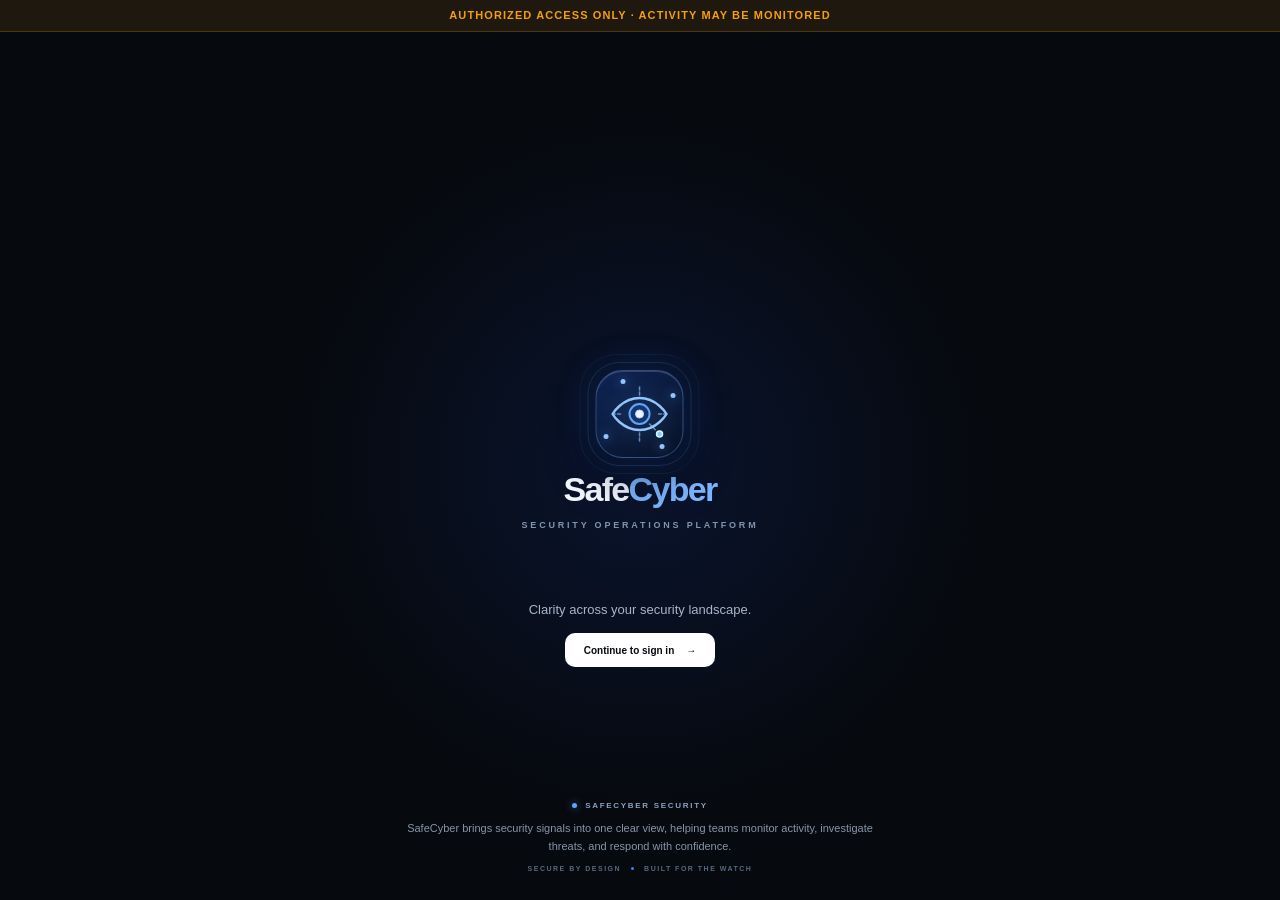
==== index.html @ a5697f1c "V3" ====
<!DOCTYPE html>
<html lang="en">
<head>
    <meta charset="UTF-8">
    <meta name="viewport" content="width=device-width, initial-scale=1">
    <meta name="theme-color" content="#06090e">
    <meta name="description" content="SafeCyber security operations dashboard demo.">
    <title>SafeCyber | Security Operations</title>
    <link rel="stylesheet" href="styles.css">
</head>
<body data-access="admin">
    <div class="app-shell">
        <aside class="sidebar" id="sidebar">
            <a class="brand" href="#dashboard" data-view-link="dashboard" aria-label="SafeCyber dashboard">
                <span class="brand-mark" aria-hidden="true"><svg viewBox="0 0 24 24" focusable="false"><path d="M2.5 12s3.2-6 9.5-6 9.5 6 9.5 6-3.2 6-9.5 6-9.5-6-9.5-6Z"/><circle cx="12" cy="12" r="3.2"/><circle class="brand-eye-pupil" cx="12" cy="12" r="1.15"/><path class="brand-eye-scan" d="M15.2 15.2 18 18"/></svg></span>
                <span class="brand-name">Safe<span>Cyber</span><small>SECURITY OPERATIONS</small></span>
            </a>

            <p class="nav-heading">WORKSPACE</p>
            <nav class="primary-nav" aria-label="Primary navigation">
                <a class="nav-link active" href="#dashboard" data-view-link="dashboard">
                    <span class="nav-icon" aria-hidden="true">◫</span><span>Dashboard</span>
                </a>
                <a class="nav-link" href="#vulnerabilities" data-view-link="vulnerabilities">
                    <span class="nav-icon" aria-hidden="true">⌁</span><span>Vulnerabilities</span><span class="nav-count">8</span>
                </a>
                <a class="nav-link" href="#incidents" data-view-link="incidents">
                    <span class="nav-icon" aria-hidden="true">◉</span><span>Incidents</span><span class="nav-count nav-count-hot">3</span>
                </a>
                <a class="nav-link" href="#authentication-logs" data-view-link="authentication-logs">
                    <span class="nav-icon" aria-hidden="true">◷</span><span>Authentication logs</span>
                </a>
                <a class="nav-link" href="#security-alerts" data-view-link="security-alerts">
                    <span class="nav-icon" aria-hidden="true">⚠</span><span>Security alerts</span>
                </a>
                <a class="nav-link" href="#blocked-ips" data-view-link="blocked-ips">
                    <span class="nav-icon" aria-hidden="true">⊘</span><span>Blocked IPs</span>
                </a>
                <a class="nav-link" href="#operator-profile" data-view-link="operator-profile">
                    <span class="nav-icon" aria-hidden="true">◎</span><span>Operator profile</span>
                </a>
                <a class="nav-link" href="#compliance" data-view-link="compliance">
                    <span class="nav-icon" aria-hidden="true">▤</span><span>Compliance</span>
                </a>
            </nav>

            <p class="nav-heading nav-heading-lower">PREFERENCES</p>
            <nav class="primary-nav" aria-label="Preferences">
                <a class="nav-link" href="#settings" data-view-link="settings">
                    <span class="nav-icon" aria-hidden="true">⚙</span><span>Settings</span>
                </a>
            </nav>

            <div class="sidebar-bottom">
                <div class="sidebar-status">
                    <span class="status-orbit" aria-hidden="true"><span></span></span>
                    <div><strong>Demo environment</strong><small>UTC time: <time data-live-clock>2026-10-20 00:00:00</time></small></div>
                    <span class="live-dot" aria-label="Live"></span>
                </div>
                <a class="profile-card logout-link" href="login.html">
                    <span class="avatar" data-account-initial>A</span>
                    <span class="profile-copy"><strong data-account-name>Admin</strong><small>Administrator · Sign out</small></span>
                    <span class="profile-menu" aria-hidden="true">↪</span>
                </a>
            </div>
        </aside>

        <div class="mobile-scrim" id="mobile-scrim"></div>
        <main class="main-area">
            <header class="topbar">
                <div class="topbar-leading">
                    <button class="mobile-menu" id="mobile-menu" type="button" aria-label="Open navigation" aria-expanded="false">☰</button>
                    <div class="breadcrumbs"><span>Workspace</span><span class="crumb-separator">/</span><strong id="view-breadcrumb">Dashboard</strong></div>
                </div>
                <div class="topbar-actions">
                    <label class="global-search">
                        <span aria-hidden="true">⌕</span>
                        <input id="global-search" type="search" placeholder="Search anything..." aria-label="Search threats and events">
                        <kbd>⌘ K</kbd>
                    </label>
                    <span class="secure-pill"><span class="live-dot"></span><span>Demo mode · local data</span></span>
                    <button class="icon-button notification-button" type="button" aria-label="Notifications">
                        ♧<span class="notification-dot"></span>
                    </button>
                    <div class="topbar-avatar" data-account-initial aria-label="Signed-in user">A</div>
                </div>
            </header>

            <div class="content-wrap">
                <section class="view-panel active" id="view-dashboard" data-view="dashboard">
                    <div class="page-heading">
                        <div>
                            <div class="eyebrow"><span class="eyebrow-mark"></span> <time data-live-clock>2026-10-20 00:00:00</time> UTC <span class="eyebrow-divider">/</span> LIVE OVERVIEW</div>
                            <h1>Security <span>at a glance.</span></h1>
                            <p class="page-description">A clear view of your security posture and what needs attention.</p>
                        </div>
                        <button class="button button-quiet" id="refresh-button" type="button"><span aria-hidden="true">↻</span> Refresh data</button>
                    </div>

                    <section class="kpi-grid" aria-label="Security summary">
                        <article class="kpi-card kpi-threats">
                            <div class="kpi-top"><span class="kpi-label">Active threats</span><span class="kpi-icon icon-orange">⌁</span></div>
                            <div class="kpi-value-row"><strong class="kpi-value" id="active-threats">12</strong><span class="delta delta-up">↑ <span id="threat-change">2</span> today</span></div>
                            <div class="sparkline sparkline-orange" aria-label="Threat activity trending upward"><svg viewBox="0 0 180 38" role="img" aria-hidden="true"><path class="spark-fill" d="M0 30 L18 25 L35 28 L54 14 L72 21 L90 17 L109 23 L127 8 L145 15 L163 5 L180 10 L180 38 L0 38 Z"></path><path class="spark-line" d="M0 30 L18 25 L35 28 L54 14 L72 21 L90 17 L109 23 L127 8 L145 15 L163 5 L180 10"></path></svg><span>LIVE</span></div>
                        </article>
                        <article class="kpi-card">
                            <div class="kpi-top"><span class="kpi-label">Vulnerabilities patched</span><span class="kpi-icon icon-blue">✓</span></div>
                            <div class="kpi-value-row"><strong class="kpi-value">248</strong><span class="delta delta-good">↑ 12.4%</span></div>
                            <div class="kpi-foot"><span class="progress-track"><span class="progress-blue" style="width:72%"></span></span><span>72% this quarter</span></div>
                        </article>
                        <article class="kpi-card">
                            <div class="kpi-top"><span class="kpi-label">Compliance score</span><span class="kpi-icon icon-green">◈</span></div>
                            <div class="kpi-value-row"><strong class="kpi-value">94<span class="value-suffix">%</span></strong><span class="delta delta-good">↑ 3.2%</span></div>
                            <div class="kpi-foot"><span class="progress-track"><span class="progress-green" style="width:94%"></span></span><span>Strong posture</span></div>
                        </article>
                        <article class="kpi-card">
                            <div class="kpi-top"><span class="kpi-label">System health</span><span class="kpi-icon icon-green">⌁</span></div>
                            <div class="kpi-value-row"><strong class="kpi-value">99.8<span class="value-suffix">%</span></strong><span class="health-indicator"><span class="live-dot"></span>Optimal</span></div>
                            <div class="kpi-foot health-foot"><span>Across all monitored endpoints</span></div>
                        </article>
                    </section>

                    <section class="dashboard-grid">
                        <article class="panel threats-panel" id="threats-panel">
                            <div class="panel-heading">
                                <div><div class="panel-title-row"><span class="section-mark"></span><h2>Security &amp; vulnerability tracking</h2></div><p>Prioritize, investigate, and resolve security findings.</p></div>
                                <button class="icon-button panel-menu" type="button" aria-label="More threat table options">···</button>
                            </div>
                            <div class="threat-toolbar">
                                <div class="filter-tabs" role="tablist" aria-label="Filter threats">
                                    <button class="filter-tab active" type="button" role="tab" aria-selected="true" data-filter="all">All threats <span class="tab-count" id="all-count">6</span></button>
                                    <button class="filter-tab" type="button" role="tab" aria-selected="false" data-filter="open">Open <span class="tab-count" id="open-count">4</span></button>
                                    <button class="filter-tab" type="button" role="tab" aria-selected="false" data-filter="resolved">Resolved <span class="tab-count" id="resolved-count">2</span></button>
                                </div>
                                <button class="filter-icon" id="severity-filter" type="button" aria-label="Show critical and high severity threats">☷ <span>Priority</span></button>
                            </div>
                            <div class="table-scroll">
                                <table class="threat-table">
                                    <thead><tr><th scope="col">THREAT / VULNERABILITY</th><th scope="col">ASSET</th><th scope="col">SEVERITY</th><th scope="col">STATUS</th><th scope="col">DETECTED</th><th scope="col"><span class="sr-only">Action</span></th></tr></thead>
                                    <tbody id="threat-rows">
                                        <tr data-status="open" data-severity="critical" data-searchable><td><div class="threat-name"><span class="severity-rail rail-critical"></span><span><strong>Unpatched RCE vulnerability</strong><small>CVE-2026-4102</small></span></div></td><td class="asset-name">PROD-WEB-01</td><td><span class="severity-badge severity-critical"><i></i>Critical</span></td><td><span class="status-badge status-open">● Open</span></td><td class="time-cell">4 min ago</td><td><button type="button" class="row-action" aria-label="Resolve Unpatched RCE vulnerability" data-resolve-threat>↗</button></td></tr>
                                        <tr data-status="open" data-severity="high" data-searchable><td><div class="threat-name"><span class="severity-rail rail-high"></span><span><strong>Brute-force login attempt</strong><small>Multiple failed authentication</small></span></div></td><td class="asset-name">AUTH-GATEWAY</td><td><span class="severity-badge severity-high"><i></i>High</span></td><td><span class="status-badge status-open">● Open</span></td><td class="time-cell">18 min ago</td><td><button type="button" class="row-action" aria-label="Resolve Brute-force login attempt" data-resolve-threat>↗</button></td></tr>
                                        <tr data-status="open" data-severity="medium" data-searchable><td><div class="threat-name"><span class="severity-rail rail-medium"></span><span><strong>Unusual outbound traffic</strong><small>Unrecognized destination on port 8443</small></span></div></td><td class="asset-name">DB-CLUSTER-02</td><td><span class="severity-badge severity-medium"><i></i>Medium</span></td><td><span class="status-badge status-open">● Open</span></td><td class="time-cell">42 min ago</td><td><button type="button" class="row-action" aria-label="Resolve Unusual outbound traffic" data-resolve-threat>↗</button></td></tr>
                                        <tr data-status="open" data-severity="low" data-searchable><td><div class="threat-name"><span class="severity-rail rail-low"></span><span><strong>Missing security header</strong><small>Content-Security-Policy not set</small></span></div></td><td class="asset-name">STAGING-API</td><td><span class="severity-badge severity-low"><i></i>Low</span></td><td><span class="status-badge status-open">● Open</span></td><td class="time-cell">1 hr ago</td><td><button type="button" class="row-action" aria-label="Resolve Missing security header" data-resolve-threat>↗</button></td></tr>
                                        <tr data-status="resolved" data-severity="high" data-searchable><td><div class="threat-name"><span class="severity-rail rail-high"></span><span><strong>Exposed SSH service</strong><small>Port 22 reachable from public network</small></span></div></td><td class="asset-name">EDGE-NODE-04</td><td><span class="severity-badge severity-high"><i></i>High</span></td><td><span class="status-badge status-resolved">✓ Resolved</span></td><td class="time-cell">2 hrs ago</td><td><span class="row-dash">—</span></td></tr>
                                        <tr data-status="resolved" data-severity="medium" data-searchable><td><div class="threat-name"><span class="severity-rail rail-medium"></span><span><strong>Outdated TLS certificate</strong><small>Certificate renewed and verified</small></span></div></td><td class="asset-name">PORTAL-01</td><td><span class="severity-badge severity-medium"><i></i>Medium</span></td><td><span class="status-badge status-resolved">✓ Resolved</span></td><td class="time-cell">5 hrs ago</td><td><span class="row-dash">—</span></td></tr>
                                    </tbody>
                                </table>
                                <div class="empty-state" id="threat-empty" hidden>No threats match this filter.</div>
                            </div>
                            <div class="panel-footer"><span>Showing <strong id="visible-threat-count">6</strong> of 6 findings</span><button type="button" class="text-button" data-view-link="vulnerabilities">View all findings <span aria-hidden="true">→</span></button></div>
                        </article>

                        <article class="panel timeline-panel" id="timeline-panel">
                            <div class="panel-heading">
                                <div><div class="panel-title-row"><span class="section-mark section-mark-orange"></span><h2>Incident lifecycle</h2></div><p>Recent events across your environment.</p></div>
                                <span class="live-label"><span class="live-dot"></span>LIVE</span>
                            </div>
                            <div class="timeline" id="timeline" aria-live="polite">
                                <article class="timeline-event" data-searchable>
                                    <span class="timeline-marker marker-critical"></span><div class="timeline-body"><div class="event-top"><strong>Critical vulnerability detected</strong><time>09:42:18</time></div><p>Remote code execution risk found on <b>PROD-WEB-01</b>.</p><span class="event-impact impact-critical">CRITICAL IMPACT</span></div>
                                </article>
                                <article class="timeline-event" data-searchable>
                                    <span class="timeline-marker marker-high"></span><div class="timeline-body"><div class="event-top"><strong>Authentication anomaly flagged</strong><time>09:28:04</time></div><p>12 failed sign-in attempts from an untrusted source.</p><span class="event-impact impact-high">HIGH IMPACT</span></div>
                                </article>
                                <article class="timeline-event" data-searchable>
                                    <span class="timeline-marker marker-medium"></span><div class="timeline-body"><div class="event-top"><strong>Endpoint isolation completed</strong><time>09:15:37</time></div><p>Device <b>ENG-LAP-042</b> isolated for review.</p><span class="event-impact impact-medium">MEDIUM IMPACT</span></div>
                                </article>
                                <article class="timeline-event" data-searchable>
                                    <span class="timeline-marker marker-low"></span><div class="timeline-body"><div class="event-top"><strong>Scheduled scan completed</strong><time>08:54:12</time></div><p>Routine scan finished; no new issues found.</p><span class="event-impact impact-low">LOW IMPACT</span></div>
                                </article>
                            </div>
                            <button class="timeline-link" type="button" data-view-link="incidents">View incident history <span aria-hidden="true">→</span></button>
                        </article>
                    </section>

                    <section class="panel activity-panel" aria-labelledby="activity-chart-title">
                        <div class="panel-heading">
                            <div><div class="panel-title-row"><span class="section-mark section-mark-orange"></span><h2 id="activity-chart-title">Authentication activity</h2></div><p>Illustrative local data · Hover a time interval for event details.</p></div>
                            <div class="chart-legend"><span><i class="legend-dot"></i>Successful</span><span><i class="legend-dot failed"></i>Failed</span></div>
                        </div>
                        <div class="activity-chart" role="group" aria-label="Authentication activity timeline for the last twelve hours">
                            <div class="chart-tooltip" role="status" aria-live="polite" hidden>
                                <strong data-tooltip-time></strong>
                                <span>Timeline bucket <b data-tooltip-bucket></b></span>
                                <span>Ingestion rate <b data-tooltip-ingestion></b></span>
                                <span>Successful ingestion <b data-tooltip-success></b></span>
                                <span>Failed attacks countered <b class="tooltip-failures" data-tooltip-failed></b></span>
                                <span>System anomalies <b data-tooltip-anomalies></b></span>
                                <span>MITRE ATT&amp;CK <b data-tooltip-mitre></b></span>
                            </div>
                            <div class="chart-groups">
                                <div class="chart-group" tabindex="0" data-time="2026-10-20T08:00:00Z" data-success="138" data-failed="4" data-anomalies="None detected" aria-label="08:00 UTC: 138 successful, 4 failed, no anomalies"><i class="chart-bar" style="height:68%"></i><i class="chart-bar failed" style="height:16%"></i></div>
                                <div class="chart-group" tabindex="0" data-time="2026-10-20T09:00:00Z" data-success="152" data-failed="6" data-anomalies="None detected" aria-label="09:00 UTC: 152 successful, 6 failed, no anomalies"><i class="chart-bar" style="height:74%"></i><i class="chart-bar failed" style="height:21%"></i></div>
                                <div class="chart-group" tabindex="0" data-time="2026-10-20T10:00:00Z" data-success="129" data-failed="3" data-anomalies="None detected" aria-label="10:00 UTC: 129 successful, 3 failed, no anomalies"><i class="chart-bar" style="height:63%"></i><i class="chart-bar failed" style="height:12%"></i></div>
                                <div class="chart-group" tabindex="0" data-time="2026-10-20T11:00:00Z" data-success="171" data-failed="8" data-anomalies="Unusual sign-in location" aria-label="11:00 UTC: 171 successful, 8 failed, unusual sign-in location"><i class="chart-bar" style="height:82%"></i><i class="chart-bar failed" style="height:27%"></i></div>
                                <div class="chart-group" tabindex="0" data-time="2026-10-20T12:00:00Z" data-success="143" data-failed="5" data-anomalies="None detected" aria-label="12:00 UTC: 143 successful, 5 failed, no anomalies"><i class="chart-bar" style="height:70%"></i><i class="chart-bar failed" style="height:18%"></i></div>
                                <div class="chart-group" tabindex="0" data-time="2026-10-20T13:00:00Z" data-success="116" data-failed="12" data-anomalies="Repeated authentication failures" aria-label="13:00 UTC: 116 successful, 12 failed, repeated authentication failures"><i class="chart-bar" style="height:57%"></i><i class="chart-bar failed" style="height:42%"></i></div>
                                <div class="chart-group" tabindex="0" data-time="2026-10-20T14:00:00Z" data-success="164" data-failed="7" data-anomalies="None detected" aria-label="14:00 UTC: 164 successful, 7 failed, no anomalies"><i class="chart-bar" style="height:79%"></i><i class="chart-bar failed" style="height:24%"></i></div>
                                <div class="chart-group" tabindex="0" data-time="2026-10-20T15:00:00Z" data-success="187" data-failed="19" data-anomalies="Brute-force pattern flagged" aria-label="15:00 UTC: 187 successful, 19 failed, brute-force pattern flagged"><i class="chart-bar" style="height:90%"></i><i class="chart-bar failed" style="height:58%"></i></div>
                                <div class="chart-group" tabindex="0" data-time="2026-10-20T16:00:00Z" data-success="155" data-failed="9" data-anomalies="None detected" aria-label="16:00 UTC: 155 successful, 9 failed, no anomalies"><i class="chart-bar" style="height:75%"></i><i class="chart-bar failed" style="height:30%"></i></div>
                                <div class="chart-group" tabindex="0" data-time="2026-10-20T17:00:00Z" data-success="132" data-failed="5" data-anomalies="None detected" aria-label="17:00 UTC: 132 successful, 5 failed, no anomalies"><i class="chart-bar" style="height:64%"></i><i class="chart-bar failed" style="height:18%"></i></div>
                                <div class="chart-group" tabindex="0" data-time="2026-10-20T18:00:00Z" data-success="178" data-failed="11" data-anomalies="Unusual source rate" aria-label="18:00 UTC: 178 successful, 11 failed, unusual source rate"><i class="chart-bar" style="height:86%"></i><i class="chart-bar failed" style="height:37%"></i></div>
                                <div class="chart-group" tabindex="0" data-time="2026-10-20T19:00:00Z" data-success="147" data-failed="4" data-anomalies="None detected" aria-label="19:00 UTC: 147 successful, 4 failed, no anomalies"><i class="chart-bar" style="height:71%"></i><i class="chart-bar failed" style="height:15%"></i></div>
                            </div>
                            <div class="chart-labels"><span>08:00</span><span>10:00</span><span>12:00</span><span>14:00</span><span>16:00</span><span>18:00 UTC</span></div>
                        </div>
                    </section>

                    <footer class="page-footer"><span><span class="live-dot"></span> Data refreshes automatically</span><span>SafeCyber Security Intelligence <span class="footer-separator">·</span> Demo environment</span></footer>
                </section>

                <section class="view-panel secondary-view" id="view-vulnerabilities" data-view="vulnerabilities" hidden>
                    <div class="page-heading"><div><div class="eyebrow"><span class="eyebrow-mark"></span> EXPOSURE MANAGEMENT</div><h1>Vulnerabilities</h1><p class="page-description">Review and prioritize security findings across monitored assets.</p></div></div>
                    <article class="panel secondary-panel"><div class="panel-heading"><div><div class="panel-title-row"><span class="section-mark"></span><h2>Vulnerability tracking</h2></div><p>Use the Dashboard tabs to filter findings by status.</p></div></div><div class="secondary-content"><div class="secondary-stat"><span>Open findings</span><strong id="secondary-open-count">4</strong></div><div class="secondary-stat"><span>Resolved findings</span><strong id="secondary-resolved-count">2</strong></div><button class="button button-primary" type="button" data-view-link="dashboard">Review all findings <span aria-hidden="true">→</span></button></div></article>
                </section>
                <section class="view-panel secondary-view" id="view-incidents" data-view="incidents" hidden>
                    <div class="page-heading"><div><div class="eyebrow"><span class="eyebrow-mark"></span> DETECT · RESPOND · RECOVER</div><h1>Incident lifecycle</h1><p class="page-description">A live chronological view of security events and their impact.</p></div></div>
                    <article class="panel secondary-panel"><div class="panel-heading"><div><div class="panel-title-row"><span class="section-mark section-mark-orange"></span><h2>Recent security events</h2></div><p>Latest events are reflected on the Dashboard in real time.</p></div><span class="live-label"><span class="live-dot"></span>LIVE</span></div><div class="timeline secondary-timeline" id="secondary-timeline"></div></article>
                </section>
                <section class="view-panel secondary-view" id="view-compliance" data-view="compliance" hidden>
                    <div class="page-heading"><div><div class="eyebrow"><span class="eyebrow-mark"></span> GOVERNANCE &amp; ASSURANCE</div><h1>Compliance</h1><p class="page-description">A snapshot of the controls currently mapped to your environment.</p></div></div>
                    <article class="panel secondary-panel"><div class="panel-heading"><div><div class="panel-title-row"><span class="section-mark"></span><h2>Compliance posture</h2></div><p>Illustrative framework coverage for this demo workspace.</p></div></div><div class="compliance-list"><div class="compliance-row"><span><b class="framework-icon">SOC</b><strong>SOC 2 Type II</strong></span><span class="compliance-progress"><i style="width:96%"></i></span><strong>96%</strong></div><div class="compliance-row"><span><b class="framework-icon">ISO</b><strong>ISO 27001</strong></span><span class="compliance-progress"><i style="width:92%"></i></span><strong>92%</strong></div><div class="compliance-row"><span><b class="framework-icon">NIST</b><strong>NIST CSF</strong></span><span class="compliance-progress"><i style="width:94%"></i></span><strong>94%</strong></div></div></article>
                </section>
                <section class="view-panel secondary-view" id="view-settings" data-view="settings" hidden>
                    <div class="page-heading"><div><div class="eyebrow"><span class="eyebrow-mark"></span> WORKSPACE PREFERENCES</div><h1>Settings</h1><p class="page-description">Dashboard preferences for the current demo session.</p></div></div>
                    <article class="panel secondary-panel"><div class="panel-heading"><div><div class="panel-title-row"><span class="section-mark"></span><h2>Workspace settings</h2></div><p>These controls are local UI preferences and are not saved to a server.</p></div></div><div class="settings-list"><div><span><strong>Live activity simulation</strong><small>Adds demo timeline events every five seconds.</small></span><label class="toggle"><input type="checkbox" id="simulation-toggle" checked><span></span></label></div><div><span><strong>System status indicator</strong><small>Displays the current demo environment health.</small></span><span class="health-indicator"><span class="live-dot"></span>Active</span></div></div></article>
                </section>
                <section class="view-panel secondary-view" id="view-authentication-logs" data-view="authentication-logs" hidden>
                    <div class="page-heading"><div><div class="eyebrow"><span class="eyebrow-mark"></span> EVENT MONITORING</div><h1>Authentication logs</h1><p class="page-description">Review successful and failed sign-in activity across your environment.</p></div></div>
                    <section class="panel table-panel">
                        <div class="panel-heading"><div><div class="panel-title-row"><span class="section-mark"></span><h2>All login attempts</h2></div><p>Latest recorded authentication events.</p></div><label class="search-box"><span aria-hidden="true">⌕</span><input type="search" placeholder="Search user or IP address" aria-label="Search login attempts" data-search-input="#login-logs" data-empty-state="#log-empty"></label></div>
                        <div class="table-wrap"><table id="login-logs"><thead><tr><th>Event ID</th><th>Timestamp</th><th>Username</th><th>Source IP</th><th>Source MAC</th><th>Result</th><th>Location</th></tr></thead><tbody>
                            <tr data-searchable><td class="table-primary">EVT-1005</td><td>Oct 19, 2026 · 15:10:02</td><td>admin</td><td class="mono">192.168.1.105</td><td class="mono">00:1A:2B:3C:4D:5E</td><td><span class="badge badge-danger">Failed</span></td><td>Local network</td></tr>
                            <tr data-searchable><td class="table-primary">EVT-1004</td><td>Oct 19, 2026 · 15:09:55</td><td>admin</td><td class="mono">192.168.1.105</td><td class="mono">00:1A:2B:3C:4D:5E</td><td><span class="badge badge-danger">Failed</span></td><td>Local network</td></tr>
                            <tr data-searchable><td class="table-primary">EVT-1003</td><td>Oct 19, 2026 · 14:55:20</td><td>mohamed</td><td class="mono">10.0.0.12</td><td class="mono">A4:5E:60:12:34:56</td><td><span class="badge badge-success">Success</span></td><td>Internal</td></tr>
                            <tr data-searchable><td class="table-primary">EVT-1002</td><td>Oct 19, 2026 · 14:20:11</td><td>analyst_user</td><td class="mono">10.0.0.15</td><td class="mono">B8:27:EB:98:76:54</td><td><span class="badge badge-success">Success</span></td><td>Internal</td></tr>
                            <tr data-searchable><td class="table-primary">EVT-1001</td><td>Oct 19, 2026 · 13:48:37</td><td>user_john</td><td class="mono">45.33.21.90</td><td class="mono">00:25:96:FF:FE:12</td><td><span class="badge badge-warning">MFA required</span></td><td>External</td></tr>
                        </tbody></table><div id="log-empty" class="empty-row">No login attempts match your search.</div></div>
                    </section>
                    <div class="table-muted">Demo data · Events are illustrative and are not connected to a live authentication service.</div>
                </section>
                <section class="view-panel secondary-view" id="view-security-alerts" data-view="security-alerts" hidden>
                    <div class="page-heading"><div><div class="eyebrow"><span class="eyebrow-mark"></span> DETECTION &amp; RESPONSE</div><h1>Security alerts</h1><p class="page-description">Investigate suspicious activity and track incident resolution.</p></div></div>
                    <section class="kpi-grid" aria-label="Alert summary">
                        <article class="kpi-card"><div class="kpi-top"><span class="kpi-label">Open alerts</span><span class="kpi-icon icon-orange">!</span></div><div class="kpi-value-row"><strong class="kpi-value">5</strong></div><div class="kpi-foot">Across all detection rules</div></article>
                        <article class="kpi-card"><div class="kpi-top"><span class="kpi-label">High severity</span><span class="kpi-icon icon-orange">⌁</span></div><div class="kpi-value-row"><strong class="kpi-value">2</strong></div><div class="kpi-foot">Prioritize for investigation</div></article>
                        <article class="kpi-card"><div class="kpi-top"><span class="kpi-label">Investigating</span><span class="kpi-icon icon-blue">◷</span></div><div class="kpi-value-row"><strong class="kpi-value">1</strong></div><div class="kpi-foot">Currently being reviewed</div></article>
                        <article class="kpi-card"><div class="kpi-top"><span class="kpi-label">Resolved today</span><span class="kpi-icon icon-green">✓</span></div><div class="kpi-value-row"><strong class="kpi-value">8</strong></div><div class="kpi-foot">Since 12:00 AM</div></article>
                    </section>
                    <section class="panel table-panel">
                        <div class="panel-heading"><div><div class="panel-title-row"><span class="section-mark section-mark-orange"></span><h2>Active security incidents</h2></div><p>Review alerts, then mark resolved when addressed.</p></div><label class="search-box"><span aria-hidden="true">⌕</span><input type="search" placeholder="Search alerts" aria-label="Search alerts" data-search-input="#alerts-table" data-empty-state="#alert-empty"></label></div>
                        <div class="table-wrap"><table id="alerts-table"><thead><tr><th>Alert ID</th><th>Detection rule</th><th>Source IP</th><th>Source MAC</th><th>Severity</th><th>Status</th><th>First seen</th><th>Action</th></tr></thead><tbody>
                            <tr data-searchable><td class="table-primary">ALT-501</td><td>Brute force · 5+ failed logins</td><td class="mono">192.168.1.105</td><td class="mono">00:1A:2B:3C:4D:5E</td><td><span class="badge badge-danger">High</span></td><td><span class="badge badge-warning" data-alert-status>Investigating</span></td><td>14:22:10</td><td><button type="button" class="table-action" data-resolve="ALT-501">Mark resolved</button></td></tr>
                            <tr data-searchable><td class="table-primary">ALT-502</td><td>Multiple failed logins</td><td class="mono">45.33.21.90</td><td class="mono">00:25:96:FF:FE:12</td><td><span class="badge badge-warning">Medium</span></td><td><span class="badge" data-alert-status>New</span></td><td>13:05:44</td><td><button type="button" class="table-action" data-resolve="ALT-502">Mark resolved</button></td></tr>
                            <tr data-searchable><td class="table-primary">ALT-503</td><td>Unusual sign-in location</td><td class="mono">103.28.54.10</td><td class="mono">3C:52:82:AB:CD:EF</td><td><span class="badge badge-blue">Low</span></td><td><span class="badge" data-alert-status>New</span></td><td>12:48:03</td><td><button type="button" class="table-action" data-resolve="ALT-503">Mark resolved</button></td></tr>
                        </tbody></table><div id="alert-empty" class="empty-row">No alerts match your search.</div></div>
                    </section>
                    <div class="table-muted">Demo data · Alert actions update this page only.</div>
                </section>
                <section class="view-panel secondary-view" id="view-blocked-ips" data-view="blocked-ips" hidden>
                    <div class="page-heading"><div><div class="eyebrow"><span class="eyebrow-mark"></span> NETWORK CONTROLS</div><h1>Blocked IP addresses</h1><p class="page-description">Manage sources currently prevented from accessing your environment.</p></div><button type="button" class="button button-primary" data-open-modal><span aria-hidden="true">＋</span> Block an IP</button></div>
                    <section class="kpi-grid" aria-label="Blocked IP summary">
                        <article class="kpi-card"><div class="kpi-top"><span class="kpi-label">Blocked addresses</span><span class="kpi-icon icon-green">⊘</span></div><div class="kpi-value-row"><strong class="kpi-value" id="blocked-count">1</strong></div><div class="kpi-foot">Currently on the block list</div></article>
                        <article class="kpi-card"><div class="kpi-top"><span class="kpi-label">Automated blocks</span><span class="kpi-icon icon-blue">⚙</span></div><div class="kpi-value-row"><strong class="kpi-value">1</strong></div><div class="kpi-foot">Triggered by security rules</div></article>
                        <article class="kpi-card"><div class="kpi-top"><span class="kpi-label">Manual blocks</span><span class="kpi-icon icon-orange">＋</span></div><div class="kpi-value-row"><strong class="kpi-value" id="manual-count">0</strong></div><div class="kpi-foot">Added by administrators</div></article>
                        <article class="kpi-card"><div class="kpi-top"><span class="kpi-label">Protected services</span><span class="kpi-icon icon-green">✓</span></div><div class="kpi-value-row"><strong class="kpi-value">4</strong></div><div class="kpi-foot">Applying block list rules</div></article>
                    </section>
                    <section class="panel table-panel">
                        <div class="panel-heading"><div><div class="panel-title-row"><span class="section-mark"></span><h2>Active block list</h2></div><p>Manually added entries are for this demo session only.</p></div><label class="search-box"><span aria-hidden="true">⌕</span><input type="search" placeholder="Search IP or reason" aria-label="Search blocked IPs" data-search-input="#blocked-ip-table" data-empty-state="#blocked-empty"></label></div>
                        <div class="table-wrap"><table id="blocked-ip-table"><thead><tr><th>IP address</th><th>Reason</th><th>Blocked at</th><th>Added by</th><th>Type</th><th>Action</th></tr></thead><tbody>
                            <tr data-searchable><td class="table-primary mono">192.168.1.105</td><td>Automated brute force trigger</td><td>Oct 19, 2026 · 14:23</td><td>Auto-engine</td><td><span class="badge badge-blue">Automatic</span></td><td><button type="button" class="table-action" data-unblock="192.168.1.105">Unblock</button></td></tr>
                        </tbody></table><div id="blocked-empty" class="empty-row">No blocked addresses match your search.</div></div>
                    </section>
                </section>
                <section class="view-panel secondary-view" id="view-operator-profile" data-view="operator-profile" hidden>
                    <div class="page-heading"><div><div class="eyebrow"><span class="eyebrow-mark"></span> IDENTITY &amp; ACCESS</div><h1>Operator profile</h1><p class="page-description">Review the identity and access details associated with this demo session.</p></div></div>
                    <article class="panel profile-panel">
                        <div class="panel-heading"><div><div class="panel-title-row"><span class="section-mark"></span><h2>Analyst identity records</h2></div><p>Credential visibility controls only affect this local display.</p></div><span class="live-label"><span class="live-dot"></span>CLIENT SESSION</span></div>
                        <dl class="operator-records">
                            <div class="operator-record"><dt>Username</dt><dd data-profile-username>Admin</dd></div>
                            <div class="operator-record"><dt>Clearance level</dt><dd>Security administrator</dd></div>
                            <div class="operator-record"><dt>Secure secret key token</dt><dd class="operator-value-with-action"><span class="masked-value" data-profile-secret="provisioning" data-revealed="false">••••••••</span><button type="button" class="reveal-toggle" data-secret-toggle="provisioning" aria-label="Reveal secure secret key token" aria-pressed="false">Reveal</button></dd></div>
                            <div class="operator-record"><dt>Last active login (UTC)</dt><dd data-profile-last-login>Not recorded in this session</dd></div>
                            <div class="operator-record"><dt>Requesting remote IP</dt><dd>192.0.2.42 <span class="record-note">illustrative</span></dd></div>
                            <div class="operator-record"><dt>Password</dt><dd class="operator-value-with-action"><span class="masked-value" data-profile-secret="password" data-revealed="false">••••••••</span><button type="button" class="reveal-toggle" data-secret-toggle="password" aria-label="Reveal demo password placeholder" aria-pressed="false">Reveal</button></dd></div>
                            <div class="operator-record"><dt>API key / token</dt><dd class="operator-value-with-action"><span class="masked-value" data-profile-secret="api-token" data-revealed="false">••••••••</span><button type="button" class="reveal-toggle" data-secret-toggle="api-token" aria-label="Reveal demo API token placeholder" aria-pressed="false">Reveal</button></dd></div>
                        </dl>
                        <p class="profile-disclaimer">Demo-only placeholders are not valid credentials. This front-end cannot securely store, validate, or protect production secrets.</p>
                    </article>
                </section>
            </div>
        </main>
    </div>
    <div id="block-ip-modal" class="modal-backdrop" aria-hidden="true">
        <section class="modal-card" role="dialog" aria-modal="true" aria-labelledby="block-modal-title">
            <div class="modal-heading"><div><h2 id="block-modal-title">Block an IP address</h2><p>Add a source address to the demo block list.</p></div><button type="button" class="icon-button" data-close-modal aria-label="Close dialog">×</button></div>
            <form id="block-ip-form">
                <div class="field"><label for="ip-address">IP address</label><input id="ip-address" name="ip" type="text" inputmode="decimal" placeholder="e.g. 203.0.113.42" autocomplete="off" required></div>
                <div class="field"><label for="block-reason">Reason</label><textarea id="block-reason" name="reason" placeholder="Why should this address be blocked?" required></textarea></div>
                <div class="modal-actions"><button type="button" class="button button-secondary" data-close-modal>Cancel</button><button type="submit" class="button button-primary">Add to block list</button></div>
            </form>
        </section>
    </div>
    <div class="toast" id="toast" role="status" aria-live="polite"></div>
    <script src="app.js"></script>
</body>
</html>
---- styles.css ----
:root {
    color-scheme: dark;
    --bg: #0b111e;
    --panel: #161920;
    --panel-soft: #191d25;
    --panel-hover: #1c212b;
    --line: #242936;
    --line-soft: #20242d;
    --text: #f1f3f7;
    --muted: #858c99;
    --subtle: #5f6672;
    --orange: #ff6b00;
    --orange-soft: rgba(255, 107, 0, .12);
    --red: #ff554d;
    --blue: #4f96ff;
    --green: #34c759;
    --sidebar-width: 236px;
}

* { box-sizing: border-box; }

html { min-width: 320px; background: var(--bg); scroll-behavior: smooth; }

body {
    min-width: 320px;
    min-height: 100vh;
    margin: 0;
    background-color: #0b111e;
    background-image:
        radial-gradient(circle at 14% 18%, rgba(0, 204, 255, .12), transparent 34%),
        radial-gradient(circle at 84% 14%, rgba(142, 82, 255, .12), transparent 31%),
        radial-gradient(circle at 58% 82%, rgba(255, 62, 93, .08), transparent 36%);
    background-attachment: fixed;
    color: var(--text);
    font-family: Inter, "Segoe UI", -apple-system, BlinkMacSystemFont, Arial, sans-serif;
    font-size: 13px;
    -webkit-font-smoothing: antialiased;
}

button, input { font: inherit; }
button { color: inherit; }
a { color: inherit; text-decoration: none; }
[hidden] { display: none !important; }

.app-shell { min-height: 100vh; }

.sidebar {
    position: fixed;
    inset: 0 auto 0 0;
    z-index: 20;
    display: flex;
    width: var(--sidebar-width);
    flex-direction: column;
    padding: 25px 15px 14px;
    border: 1px solid rgba(255, 255, 255, .07);
    background: rgba(17, 28, 45, .45);
    -webkit-backdrop-filter: blur(14px);
    backdrop-filter: blur(14px);
}

.brand { display: flex; align-items: center; gap: 11px; padding: 2px 10px 35px; }

.brand-mark {
    display: flex;
    width: 34px;
    height: 34px;
    align-items: center;
    justify-content: center;
    gap: 2px;
    border: 1px solid rgba(255, 107, 0, .28);
    border-radius: 9px;
    background: rgba(255, 107, 0, .09);
}

.brand-mark span { width: 3px; border-radius: 3px; background: var(--orange); }
.brand-mark span:nth-child(1) { height: 10px; opacity: .6; }
.brand-mark span:nth-child(2) { height: 17px; }
.brand-mark span:nth-child(3) { height: 13px; opacity: .8; }
.brand-name { font-size: 17px; font-weight: 750; letter-spacing: -.65px; }
.brand-name > span { color: var(--orange); }
.brand-name small { display: block; margin-top: 3px; color: var(--subtle); font-size: 8px; font-weight: 700; letter-spacing: 1.6px; }
.nav-heading { margin: 0 10px 10px; color: #585f6b; font-size: 9px; font-weight: 750; letter-spacing: 1.5px; }
.nav-heading-lower { margin-top: 27px; }
.primary-nav { display: grid; gap: 4px; }

.nav-link {
    display: flex;
    min-height: 40px;
    align-items: center;
    gap: 12px;
    padding: 0 11px;
    border: 1px solid transparent;
    border-radius: 7px;
    color: #898f9a;
    font-size: 12px;
    font-weight: 530;
    transition: background .16s ease, border-color .16s ease, color .16s ease;
}

.nav-link:hover { background: #191d24; color: #e1e4e9; }
.nav-link.active { border-color: rgba(255, 107, 0, .15); background: rgba(255, 107, 0, .09); color: #ffb071; }
.nav-icon { display: inline-grid; width: 17px; place-items: center; color: #767e8a; font-size: 17px; }
.nav-link.active .nav-icon { color: var(--orange); }
.nav-count { margin-left: auto; color: #69717d; font-size: 10px; }
.nav-count-hot { color: var(--orange); }
.sidebar-bottom { margin-top: auto; }

.sidebar-status {
    display: flex;
    align-items: center;
    gap: 10px;
    margin-bottom: 12px;
    padding: 11px 10px;
    border: 1px solid #222731;
    border-radius: 8px;
    background: #15191f;
}

.status-orbit { display: grid; width: 24px; height: 24px; place-items: center; border: 1px solid rgba(52, 199, 89, .28); border-radius: 50%; }
.status-orbit span { width: 7px; height: 7px; border-radius: 50%; background: var(--green); box-shadow: 0 0 12px rgba(52, 199, 89, .6); }
.sidebar-status strong, .sidebar-status small, .profile-copy strong, .profile-copy small { display: block; }
.sidebar-status strong { color: #cbd0d8; font-size: 10px; font-weight: 650; }
.sidebar-status small { margin-top: 3px; color: #696f7a; font-size: 9px; }
.live-dot { display: inline-block; width: 6px; height: 6px; flex: 0 0 auto; border-radius: 50%; background: var(--green); box-shadow: 0 0 8px rgba(52, 199, 89, .4); }
.sidebar-status > .live-dot { margin-left: auto; }
.profile-card { display: flex; width: 100%; align-items: center; gap: 10px; padding: 11px 7px 2px; border: 0; border-top: 1px solid #232730; background: transparent; text-align: left; cursor: pointer; }
.avatar, .topbar-avatar { display: grid; width: 31px; height: 31px; flex: 0 0 auto; place-items: center; border: 1px solid #584033; border-radius: 50%; background: #38281f; color: #ffc18b; font-size: 9px; font-weight: 750; }
.profile-copy strong { color: #d5d8de; font-size: 10px; font-weight: 630; }
.profile-copy small { margin-top: 3px; color: #737a86; font-size: 9px; }
.profile-menu { margin-left: auto; color: #747b87; font-size: 20px; letter-spacing: 1px; }

.main-area { min-height: 100vh; margin-left: var(--sidebar-width); }

.topbar {
    position: sticky;
    top: 0;
    z-index: 10;
    display: flex;
    min-height: 62px;
    align-items: center;
    justify-content: space-between;
    gap: 18px;
    padding: 0 33px;
    border-bottom: 1px solid #22262f;
    background: rgba(13, 15, 18, .88);
    backdrop-filter: blur(16px);
}

.topbar-leading, .topbar-actions { display: flex; align-items: center; }
.topbar-actions { gap: 18px; }
.breadcrumbs { display: flex; align-items: center; gap: 9px; color: #6f7682; font-size: 10px; }
.breadcrumbs strong { color: #c9cdd4; font-weight: 580; }
.crumb-separator { color: #454b55; }
.global-search { display: flex; width: 218px; height: 33px; align-items: center; gap: 8px; padding: 0 9px; border: 1px solid #292e38; border-radius: 6px; background: #15181e; color: #78808c; }
.global-search > span { font-size: 17px; line-height: 1; }
.global-search input { width: 100%; min-width: 0; border: 0; outline: 0; background: transparent; color: #e7e9ed; font-size: 10px; }
.global-search input::placeholder { color: #626a76; }
.global-search kbd { flex: 0 0 auto; padding: 3px 4px; border: 1px solid #303641; border-radius: 4px; color: #727985; font: 9px "Segoe UI", sans-serif; }
.secure-pill { display: flex; align-items: center; gap: 7px; color: #8dca9b; font-size: 10px; font-weight: 560; white-space: nowrap; }
.icon-button { position: relative; display: grid; width: 31px; height: 31px; place-items: center; border: 1px solid #282d36; border-radius: 6px; background: #15181e; color: #9ba2ad; font-size: 15px; cursor: pointer; }
.notification-dot { position: absolute; top: 6px; right: 6px; width: 5px; height: 5px; border: 1px solid #15181e; border-radius: 50%; background: var(--orange); }
.topbar-avatar { width: 29px; height: 29px; }
.mobile-menu { display: none; }

.content-wrap { width: min(100%, 1530px); margin: 0 auto; padding: 29px 33px 18px; }
.view-panel { animation: view-in .18s ease-out; }
@keyframes view-in { from { opacity: .65; transform: translateY(3px); } to { opacity: 1; transform: translateY(0); } }
.page-heading { display: flex; align-items: flex-end; justify-content: space-between; gap: 20px; margin-bottom: 22px; }
.eyebrow { display: flex; align-items: center; gap: 7px; color: #767d89; font-size: 8px; font-weight: 700; letter-spacing: 1.5px; }
.eyebrow-mark { width: 5px; height: 5px; border-radius: 50%; background: var(--orange); box-shadow: 0 0 9px rgba(255, 107, 0, .5); }
.eyebrow-divider { margin: 0 1px; color: #424852; }
h1, h2, p { margin-top: 0; }
.page-heading h1 { margin: 11px 0 5px; color: #f0f1f4; font-size: clamp(25px, 3vw, 32px); font-weight: 670; letter-spacing: -1.25px; }
.page-heading h1 > span { color: #7c838f; font-weight: 520; }
.page-description { margin-bottom: 0; color: #777e89; font-size: 11px; }
.button { display: inline-flex; min-height: 34px; align-items: center; justify-content: center; gap: 8px; padding: 0 12px; border: 1px solid transparent; border-radius: 6px; font-size: 10px; font-weight: 630; cursor: pointer; transition: .15s ease; }
.button-quiet { border-color: #292e38; background: #171a20; color: #a5abb5; }
.button-quiet:hover { border-color: #414854; background: #1c2028; color: #f1f3f7; }
.button-quiet > span { color: #9097a2; font-size: 15px; }
.button-primary { border-color: rgba(255, 107, 0, .42); background: var(--orange); color: #15120f; font-weight: 720; }
.button-primary:hover { background: #ff8129; }

.kpi-grid { display: grid; grid-template-columns: repeat(4, minmax(0, 1fr)); gap: 12px; margin-bottom: 16px; }
.kpi-card { position: relative; min-width: 0; min-height: 127px; overflow: hidden; padding: 14px 15px 10px; border: 1px solid var(--line); border-radius: 8px; background: linear-gradient(145deg, #171a21, #15181e); }
.kpi-card::after { position: absolute; right: -20px; bottom: -46px; width: 112px; height: 78px; border-radius: 50%; background: rgba(255, 255, 255, .012); content: ""; filter: blur(2px); }
.kpi-top, .kpi-value-row { display: flex; align-items: center; justify-content: space-between; gap: 8px; }
.kpi-label { overflow: hidden; color: #9da3ad; font-size: 10px; font-weight: 540; text-overflow: ellipsis; white-space: nowrap; }
.kpi-icon { display: grid; width: 25px; height: 25px; flex: 0 0 auto; place-items: center; border: 1px solid currentColor; border-radius: 6px; font-size: 14px; }
.icon-orange { border-color: rgba(255, 107, 0, .2); background: rgba(255, 107, 0, .08); color: var(--orange); }
.icon-blue { border-color: rgba(0, 122, 255, .21); background: rgba(0, 122, 255, .09); color: var(--blue); }
.icon-green { border-color: rgba(52, 199, 89, .2); background: rgba(52, 199, 89, .08); color: var(--green); }
.kpi-value-row { justify-content: flex-start; margin-top: 8px; }
.kpi-value { color: #f4f5f7; font-size: 27px; font-weight: 650; letter-spacing: -1px; line-height: 1; }
.value-suffix { margin-left: 1px; color: #a7adb6; font-size: 16px; font-weight: 520; }
.delta { margin-left: auto; font-size: 9px; font-weight: 600; white-space: nowrap; }
.delta-up { color: #ff9860; }
.delta-good { color: #68ca81; }
.sparkline { display: flex; height: 27px; align-items: center; gap: 9px; margin-top: 7px; color: #db8147; font-size: 7px; font-weight: 700; letter-spacing: .8px; }
.sparkline svg { width: min(100%, 180px); height: 27px; overflow: visible; }
.spark-fill { fill: rgba(255, 107, 0, .09); }
.spark-line { fill: none; stroke: #e47a36; stroke-width: 1.6; vector-effect: non-scaling-stroke; }
.kpi-foot { display: flex; align-items: center; gap: 9px; margin-top: 12px; color: #737a85; font-size: 8px; white-space: nowrap; }
.progress-track { height: 3px; flex: 1; overflow: hidden; border-radius: 4px; background: #2a2e37; }
.progress-track > span { display: block; height: 100%; border-radius: inherit; }
.progress-blue { background: var(--blue); }
.progress-green { background: var(--green); }
.health-indicator { display: flex; align-items: center; gap: 6px; margin-left: auto; color: #77ce8b; font-size: 9px; font-weight: 560; white-space: nowrap; }
.health-foot { margin-top: 15px; }

.dashboard-grid { display: grid; grid-template-columns: minmax(0, 1.95fr) minmax(270px, .95fr); align-items: start; gap: 13px; }
.panel { min-width: 0; border: 1px solid var(--line); border-radius: 8px; background: var(--panel); }
.panel-heading { display: flex; align-items: flex-start; justify-content: space-between; gap: 12px; padding: 15px 16px 12px; }
.panel-title-row { display: flex; align-items: center; gap: 8px; }
.panel-title-row h2 { margin: 0; color: #e3e5e9; font-size: 11px; font-weight: 650; letter-spacing: -.05px; }
.panel-heading > div > p { margin: 5px 0 0; color: #707783; font-size: 9px; }
.section-mark { width: 3px; height: 12px; border-radius: 3px; background: var(--blue); }
.section-mark-orange { background: var(--orange); }
.panel-menu { width: 25px; height: 25px; border-color: transparent; background: transparent; font-size: 17px; }
.threat-toolbar { display: flex; min-height: 42px; align-items: center; justify-content: space-between; gap: 8px; padding: 0 15px; border-top: 1px solid #222630; border-bottom: 1px solid #222630; }
.filter-tabs { display: flex; align-self: stretch; gap: 15px; }
.filter-tab { position: relative; display: flex; align-items: center; gap: 6px; padding: 0 1px; border: 0; background: transparent; color: #777e89; font-size: 9px; cursor: pointer; }
.filter-tab:hover { color: #c8cbd2; }
.filter-tab.active { color: #f0f1f3; }
.filter-tab.active::after { position: absolute; right: 0; bottom: -1px; left: 0; height: 2px; background: var(--orange); content: ""; }
.tab-count { color: #777f8b; font-size: 8px; }
.filter-tab.active .tab-count { color: #ffab70; }
.filter-icon { display: flex; align-items: center; gap: 5px; padding: 5px 7px; border: 1px solid #292e38; border-radius: 5px; background: #191c23; color: #a4aab4; font-size: 10px; cursor: pointer; }
.filter-icon span { font-size: 8px; }
.filter-icon.active { border-color: rgba(255, 107, 0, .35); background: rgba(255, 107, 0, .09); color: #ffad73; }
.table-scroll { overflow-x: auto; }
.threat-table { width: 100%; border-collapse: collapse; text-align: left; }
.threat-table th { padding: 10px 9px; border-bottom: 1px solid #222630; color: #616975; font-size: 7px; font-weight: 720; letter-spacing: .85px; white-space: nowrap; }
.threat-table th:first-child, .threat-table td:first-child { padding-left: 15px; }
.threat-table td { padding: 10px 9px; border-bottom: 1px solid #20242c; color: #a9aeb7; font-size: 8px; white-space: nowrap; }
.threat-table tbody tr { transition: background .14s ease; }
.threat-table tbody tr:hover { background: #191d25; }
.threat-table tbody tr:last-child td { border-bottom: 0; }
.threat-name { display: flex; align-items: center; gap: 8px; }
.severity-rail { width: 2px; height: 26px; flex: 0 0 auto; border-radius: 3px; }
.rail-critical { background: var(--red); box-shadow: 0 0 8px rgba(255, 59, 48, .36); }
.rail-high { background: var(--orange); }
.rail-medium { background: #e2b341; }
.rail-low { background: #6699dc; }
.threat-name strong, .threat-name small { display: block; }
.threat-name strong { color: #d8dbe1; font-size: 8px; font-weight: 590; }
.threat-name small { margin-top: 4px; color: #717884; font-size: 7px; }
.asset-name { color: #a8aeb8 !important; font-family: "SFMono-Regular", Consolas, monospace; font-size: 7px !important; }
.severity-badge { display: inline-flex; align-items: center; gap: 5px; padding: 4px 6px; border: 1px solid transparent; border-radius: 4px; font-size: 7px; font-weight: 620; }
.severity-badge i { width: 4px; height: 4px; border-radius: 50%; background: currentColor; }
.severity-critical { border-color: rgba(255, 59, 48, .18); background: rgba(255, 59, 48, .09); color: #ff7068; }
.severity-high { border-color: rgba(255, 107, 0, .18); background: rgba(255, 107, 0, .08); color: #ff9c5b; }
.severity-medium { border-color: rgba(226, 179, 65, .14); background: rgba(226, 179, 65, .07); color: #dbba68; }
.severity-low { border-color: rgba(102, 153, 220, .15); background: rgba(102, 153, 220, .08); color: #7eaae1; }
.status-badge { font-size: 7px; font-weight: 570; }
.status-open { color: #e39b69; }
.status-resolved { color: #68c97c; }
.time-cell { color: #7b828e !important; font-size: 7px !important; }
.row-action { display: grid; width: 21px; height: 21px; place-items: center; border: 1px solid #303641; border-radius: 5px; background: #191d24; color: #a4abb6; font-size: 10px; cursor: pointer; }
.row-action:hover { border-color: rgba(255, 107, 0, .4); color: #ff9b58; }
.row-dash { color: #545c67; }
.panel-footer { display: flex; min-height: 39px; align-items: center; justify-content: space-between; gap: 10px; padding: 0 15px; border-top: 1px solid #222630; color: #69717d; font-size: 8px; }
.panel-footer strong { color: #adb3bd; font-weight: 600; }
.text-button { border: 0; background: transparent; color: #aaaeb7; font-size: 8px; cursor: pointer; }
.text-button span { margin-left: 4px; color: var(--orange); }
.empty-state { padding: 23px 12px; color: #868d98; font-size: 9px; text-align: center; }

.timeline-panel { padding-bottom: 1px; }
.live-label { display: inline-flex; align-items: center; gap: 5px; padding: 4px 6px; border: 1px solid rgba(52, 199, 89, .17); border-radius: 4px; background: rgba(52, 199, 89, .05); color: #73c986; font-size: 7px; font-weight: 700; letter-spacing: .8px; }
.timeline { position: relative; margin: 1px 15px 0; padding: 0 0 0 15px; }
.timeline::before { position: absolute; top: 5px; bottom: 16px; left: 3px; width: 1px; background: #2c3038; content: ""; }
.timeline-event { position: relative; padding: 3px 0 16px; }
.timeline-event:last-child { padding-bottom: 9px; }
.timeline-marker { position: absolute; top: 6px; left: -15px; width: 8px; height: 8px; border: 2px solid var(--panel); border-radius: 50%; box-shadow: 0 0 0 1px currentColor; }
.marker-critical { background: var(--red); color: var(--red); }
.marker-high { background: var(--orange); color: var(--orange); }
.marker-medium { background: #e2b341; color: #e2b341; }
.marker-low { background: #6699dc; color: #6699dc; }
.event-top { display: flex; align-items: flex-start; justify-content: space-between; gap: 7px; }
.event-top strong { color: #d4d7dd; font-size: 8px; font-weight: 590; line-height: 1.4; }
.event-top time { padding-top: 1px; color: #666e7a; font-family: "SFMono-Regular", Consolas, monospace; font-size: 7px; white-space: nowrap; }
.timeline-body > p { margin: 5px 0 6px; color: #7d848f; font-size: 8px; line-height: 1.55; }
.timeline-body > p b { color: #adb3bc; font-weight: 550; }
.event-impact { display: inline-block; padding: 3px 5px; border: 1px solid transparent; border-radius: 3px; font-size: 6px; font-weight: 720; letter-spacing: .75px; }
.impact-critical { border-color: rgba(255, 59, 48, .14); background: rgba(255, 59, 48, .06); color: #f36d66; }
.impact-high { border-color: rgba(255, 107, 0, .15); background: rgba(255, 107, 0, .06); color: #f09555; }
.impact-medium { border-color: rgba(226, 179, 65, .13); background: rgba(226, 179, 65, .05); color: #d6b35d; }
.impact-low { border-color: rgba(102, 153, 220, .13); background: rgba(102, 153, 220, .05); color: #81a6d5; }
.timeline-link { display: flex; width: calc(100% - 30px); min-height: 34px; align-items: center; justify-content: space-between; margin: 1px 15px 0; padding: 0; border: 0; border-top: 1px solid #242832; background: transparent; color: #939aa5; font-size: 8px; cursor: pointer; }
.timeline-link span { color: var(--orange); font-size: 12px; }
.page-footer { display: flex; justify-content: space-between; gap: 10px; padding: 18px 1px 0; color: #606773; font-size: 8px; }
.page-footer > span:first-child { display: flex; align-items: center; gap: 7px; color: #78818d; }
.footer-separator { padding: 0 4px; color: #464d58; }

.secondary-view { max-width: 1040px; }
.secondary-panel { overflow: hidden; }
.secondary-content { display: flex; align-items: center; gap: 14px; padding: 18px; }
.secondary-stat { display: grid; flex: 1; gap: 6px; padding: 14px; border: 1px solid #292e38; border-radius: 7px; color: #818894; font-size: 10px; }
.secondary-stat strong { color: #f0f1f4; font-size: 24px; font-weight: 650; }
.secondary-timeline { padding-top: 18px; }
.secondary-timeline .timeline-event { padding-bottom: 23px; }
.secondary-timeline .event-top strong { font-size: 10px; }
.secondary-timeline .timeline-body > p { font-size: 9px; }
.compliance-list { display: grid; gap: 0; padding: 4px 18px; }
.compliance-row { display: grid; grid-template-columns: 1fr minmax(100px, 180px) 40px; align-items: center; gap: 16px; padding: 15px 0; border-bottom: 1px solid #252a33; color: #b9bec7; font-size: 10px; }
.compliance-row:last-child { border-bottom: 0; }
.compliance-row > span:first-child { display: flex; align-items: center; gap: 9px; }
.framework-icon { display: grid; width: 30px; height: 25px; place-items: center; border: 1px solid #303642; border-radius: 5px; color: #aeb5c0; font-size: 7px; }
.compliance-progress { height: 4px; overflow: hidden; border-radius: 3px; background: #2a2f38; }
.compliance-progress i { display: block; height: 100%; border-radius: inherit; background: var(--green); }
.compliance-row > strong { color: #7ac989; text-align: right; }
.settings-list { padding: 0 18px; }
.settings-list > div { display: flex; align-items: center; justify-content: space-between; gap: 20px; padding: 18px 0; border-bottom: 1px solid #252a33; }
.settings-list > div:last-child { border: 0; }
.settings-list strong, .settings-list small { display: block; }
.settings-list strong { color: #d5d8de; font-size: 10px; font-weight: 590; }
.settings-list small { margin-top: 5px; color: #777f8b; font-size: 9px; }
.toggle { position: relative; display: inline-block; width: 32px; height: 18px; flex: 0 0 auto; }
.toggle input { position: absolute; width: 1px; height: 1px; opacity: 0; }
.toggle > span { position: absolute; inset: 0; border: 1px solid #343a45; border-radius: 12px; background: #262b34; cursor: pointer; transition: .18s; }
.toggle > span::before { position: absolute; top: 2px; left: 2px; width: 12px; height: 12px; border-radius: 50%; background: #9299a4; content: ""; transition: .18s; }
.toggle input:checked + span { border-color: rgba(52, 199, 89, .4); background: rgba(52, 199, 89, .2); }
.toggle input:checked + span::before { transform: translateX(13px); background: var(--green); }
.toggle input:focus-visible + span { outline: 2px solid var(--blue); outline-offset: 2px; }

.toast { position: fixed; right: 22px; bottom: 20px; z-index: 40; max-width: min(340px, calc(100vw - 32px)); padding: 11px 14px; transform: translateY(8px); border: 1px solid #334638; border-radius: 7px; background: #1a211c; color: #a5dbad; font-size: 10px; opacity: 0; pointer-events: none; transition: .18s ease; }
.toast.visible { transform: translateY(0); opacity: 1; }
.sr-only { position: absolute; width: 1px; height: 1px; overflow: hidden; clip: rect(0, 0, 0, 0); white-space: nowrap; clip-path: inset(50%); }

@media (min-width: 1500px) {
    .content-wrap { padding-top: 36px; }
    .kpi-card { min-height: 139px; padding: 17px 18px 12px; }
    .threat-table th { padding-top: 12px; padding-bottom: 12px; }
    .threat-table td { padding-top: 13px; padding-bottom: 13px; }
    .timeline-event { padding-bottom: 20px; }
}

@media (max-width: 1120px) {
    :root { --sidebar-width: 205px; }
    .topbar, .content-wrap { padding-right: 23px; padding-left: 23px; }
    .kpi-grid { grid-template-columns: repeat(2, minmax(0, 1fr)); }
    .dashboard-grid { grid-template-columns: minmax(0, 1.6fr) minmax(250px, .9fr); }
    .global-search { width: 185px; }
}

@media (max-width: 850px) {
    :root { --sidebar-width: 0px; }
    .sidebar { width: 245px; transform: translateX(-100%); transition: transform .2s ease; }
    .sidebar.open { transform: translateX(0); }
    .mobile-scrim.open { position: fixed; inset: 0; z-index: 19; display: block; background: rgba(0, 0, 0, .56); }
    .mobile-menu { display: grid; width: 30px; height: 30px; place-items: center; border: 1px solid #2a3039; border-radius: 5px; background: #171a20; color: #bec3cb; font-size: 13px; cursor: pointer; }
    .topbar-leading { gap: 11px; }
    .dashboard-grid { grid-template-columns: 1fr; }
    .timeline-panel { min-height: auto; }
    .timeline { display: grid; grid-template-columns: repeat(2, minmax(0, 1fr)); column-gap: 19px; }
    .timeline::before { display: none; }
    .timeline-event { padding-left: 13px; }
    .timeline-marker { left: 0; }
    .timeline-link { margin-top: 4px; }
}

@media (max-width: 1120px) {
    .metrics-grid {
        grid-template-columns: repeat(2, minmax(0, 1fr));
    }
}

@media (max-width: 560px) {
    .topbar { min-height: 56px; padding-right: 13px; padding-left: 13px; }
    .topbar-actions { gap: 10px; }
    .breadcrumbs { gap: 6px; font-size: 9px; }
    .global-search { width: 32px; height: 30px; justify-content: center; padding: 0; border: 0; background: transparent; }
    .global-search input, .global-search kbd { display: none; }
    .global-search > span { color: #a4abb5; font-size: 20px; }
    .secure-pill { gap: 0; font-size: 0; }
    .secure-pill .live-dot { width: 7px; height: 7px; }
    .notification-button { width: 28px; height: 28px; }
    .topbar-avatar { width: 27px; height: 27px; font-size: 8px; }
    .content-wrap { padding: 23px 13px 16px; }
    .page-heading { align-items: flex-start; }
    .page-heading .button { width: 32px; min-width: 32px; padding: 0; overflow: hidden; font-size: 0; }
    .page-heading .button > span { font-size: 17px; }
    .page-heading h1 { font-size: 25px; }
    .page-description { max-width: 270px; font-size: 10px; line-height: 1.5; }
    .eyebrow { font-size: 7px; letter-spacing: 1px; }
    .kpi-grid { gap: 8px; }
    .kpi-card { min-height: 118px; padding: 11px 10px 8px; }
    .kpi-label { font-size: 9px; }
    .kpi-icon { width: 22px; height: 22px; }
    .kpi-value { font-size: 24px; }
    .delta { font-size: 8px; }
    .kpi-foot { gap: 6px; font-size: 7px; }
    .sparkline { gap: 5px; }
    .panel-heading { padding: 13px 12px 11px; }
    .panel-title-row h2 { font-size: 10px; }
    .threat-toolbar { padding: 0 10px; }
    .filter-tabs { gap: 11px; }
    .filter-tab { gap: 4px; font-size: 8px; }
    .filter-icon { padding: 5px; }
    .filter-icon span { display: none; }
    .threat-table { min-width: 610px; }
    .threat-table th:first-child, .threat-table td:first-child { padding-left: 11px; }
    .timeline { grid-template-columns: 1fr; margin-right: 12px; margin-left: 12px; }
    .timeline::before { display: block; }
    .timeline-event { padding-left: 0; }
    .timeline-marker { left: -15px; }
    .event-top strong { font-size: 8px; }
    .page-footer { flex-direction: column; align-items: flex-start; gap: 7px; }
    .secondary-content { align-items: stretch; flex-direction: column; }
    .secondary-content .button { width: 100%; }
    .compliance-row { grid-template-columns: minmax(115px, 1fr) minmax(60px, 100px) 32px; gap: 9px; font-size: 9px; }
}

@media (prefers-reduced-motion: reduce) {
    *, *::before, *::after { scroll-behavior: auto !important; animation-duration: .01ms !important; transition-duration: .01ms !important; }
}

/* Shared SafeCyber theme for the original multi-page Mini SIEM screens. */
.sidebar .brand-mark {
    display: grid;
    width: 34px;
    height: 34px;
    border-color: rgba(255, 107, 0, .28);
    border-radius: 9px;
    background: rgba(255, 107, 0, .09);
    color: var(--orange);
    font-size: 17px;
}

.sidebar .brand-name {
    color: #f1f3f7;
    font-family: inherit;
    font-size: 15px;
    font-weight: 750;
}

.sidebar .brand-caption {
    color: #666e7a;
    font-size: 8px;
    letter-spacing: 1.4px;
}

.side-nav {
    display: grid;
    gap: 4px;
}

.nav-label {
    margin: 0 10px 9px;
    color: #585f6b;
    font-size: 9px;
    font-weight: 750;
    letter-spacing: 1.5px;
}

.side-nav a {
    display: flex;
    min-height: 40px;
    align-items: center;
    gap: 11px;
    padding: 0 11px;
    border: 1px solid transparent;
    border-radius: 7px;
    background: transparent;
    color: #898f9a;
    font-size: 11px;
    font-weight: 530;
    text-align: left;
    transition: background .16s ease, border-color .16s ease, color .16s ease;
}

.side-nav .nav-icon {
    display: inline-grid;
    width: 20px;
    height: 20px;
    flex: 0 0 20px;
    place-items: center;
    line-height: 1;
}

.side-nav a:focus-visible {
    outline: 2px solid var(--orange);
    outline-offset: 2px;
}

.side-nav a:hover {
    background: #191d24;
    color: #e1e4e9;
}

.side-nav a.active {
    border-color: rgba(255, 107, 0, .15);
    background: rgba(255, 107, 0, .09);
    box-shadow: none;
    color: #ffb071;
}

.side-nav a.active .nav-icon {
    color: var(--orange);
}

.sidebar-note {
    padding: 12px;
    border: 1px solid #222731;
    border-radius: 8px;
    background: #15191f;
}

.sidebar-note-title {
    display: flex;
    align-items: center;
    gap: 8px;
    color: #cbd0d8;
    font-size: 10px;
    font-weight: 650;
}

.sidebar-note-title::before {
    width: 7px;
    height: 7px;
    flex: 0 0 7px;
    border-radius: 50%;
    background: var(--green);
    box-shadow: 0 0 8px rgba(52, 199, 89, .4);
    content: "";
}

.sidebar-note p {
    margin: 7px 0 0;
    color: #737b87;
    font-size: 9px;
    line-height: 1.6;
}

.sidebar-bottom .logout-link {
    display: flex;
    min-height: 39px;
    align-items: center;
    gap: 11px;
    padding: 0 11px;
    border-top-color: #232730;
    color: #898f9a;
    font-size: 11px;
}

.sidebar-bottom .logout-link .nav-icon {
    display: inline-grid;
    width: 20px;
    height: 20px;
    flex: 0 0 20px;
    place-items: center;
    line-height: 1;
}

.sidebar-bottom .logout-link:hover {
    color: #ff9b58;
}

.main-area {
    margin-left: var(--sidebar-width);
}

.topbar {
    min-height: 62px;
    padding-right: 28px;
    padding-left: 28px;
    border: 1px solid rgba(255, 255, 255, .07);
    background: rgba(17, 28, 45, .45);
    -webkit-backdrop-filter: blur(14px);
    backdrop-filter: blur(14px);
}

.topbar-left {
    display: flex;
    align-items: center;
    gap: 11px;
}

.topbar-kicker {
    color: #777f8b;
    font-size: 9px;
    letter-spacing: .8px;
}

.topbar-right {
    display: flex;
    align-items: center;
    gap: 17px;
}

.engine-status {
    display: inline-flex;
    min-height: 30px;
    align-items: center;
    gap: 8px;
    padding: 0 10px;
    border: 1px solid rgba(52, 199, 89, .17);
    border-radius: 7px;
    background: rgba(52, 199, 89, .06);
    color: #8dca9b;
    font-size: 10px;
    white-space: nowrap;
}

.status-dot {
    display: block;
    width: 7px;
    height: 7px;
    flex: 0 0 7px;
    border-radius: 50%;
    background: var(--green);
    box-shadow: 0 0 8px rgba(52, 199, 89, .4);
}

.account {
    display: flex;
    min-width: 0;
    align-items: center;
    gap: 9px;
    padding-left: 15px;
    border-left: 1px solid;
    border-left-color: #292e38;
}

.account-copy {
    display: grid;
    min-width: 0;
    gap: 3px;
}

.sidebar .avatar {
    width: 31px;
    height: 31px;
    border: 1px solid #584033;
    border-radius: 50%;
    background: #38281f;
    color: #ffc18b;
    font-size: 10px;
}

.account-name {
    color: #d5d8de;
    font-size: 10px;
    font-weight: 650;
}

.account-role {
    color: #737a86;
    font-size: 9px;
}

.page-content {
    width: min(100%, 1530px);
    padding: 29px 28px 38px;
}

.page-heading h1 {
    color: #f0f1f4;
    font-size: clamp(25px, 3vw, 32px);
    font-weight: 670;
}

.page-heading p {
    color: #a7b4c7;
    font-size: 11px;
}

.eyebrow {
    color: #858c97;
    font-size: 8px;
    letter-spacing: 1.3px;
}

.metric-card,
.panel {
    border: 1px solid rgba(255, 255, 255, .07);
    border-radius: 8px;
    background: rgba(17, 28, 45, .45);
    box-shadow: none;
    -webkit-backdrop-filter: blur(14px);
    backdrop-filter: blur(14px);
    transition: transform .2s ease, border-color .2s ease;
}

.metric-card:hover,
.panel:hover {
    transform: translateY(-2px);
    border-color: rgba(255, 255, 255, .18);
}

.metrics-grid {
    display: grid;
    grid-template-columns: repeat(4, minmax(0, 1fr));
    gap: 12px;
    margin-bottom: 16px;
}

.metric-top {
    display: flex;
    align-items: center;
    justify-content: space-between;
    gap: 8px;
}

.metric-card {
    min-height: 123px;
    padding: 15px;
    background: rgba(17, 28, 45, .45);
}

.metric-top {
    color: #9da3ad;
    font-size: 10px;
}

.metric-icon {
    display: inline-grid;
    width: 25px;
    height: 25px;
    flex: 0 0 25px;
    place-items: center;
    border: 1px solid rgba(79, 150, 255, .2);
    border-radius: 6px;
    background: rgba(79, 150, 255, .09);
    color: var(--blue);
    font-size: 13px;
    line-height: 1;
}

.metric-icon.danger {
    border-color: rgba(255, 59, 48, .2);
    background: rgba(255, 59, 48, .09);
    color: var(--red);
}

.metric-icon.warning {
    border-color: rgba(255, 107, 0, .2);
    background: rgba(255, 107, 0, .08);
    color: var(--orange);
}

.metric-icon.success {
    border-color: rgba(52, 199, 89, .2);
    background: rgba(52, 199, 89, .08);
    color: var(--green);
}

.metric-value {
    margin: 12px 0 4px;
    color: #f4f5f7;
    font-size: 26px;
    font-weight: 650;
    letter-spacing: -1px;
}

.metric-meta {
    color: #737a85;
    font-size: 9px;
}

.metric-meta strong {
    color: #68ca81;
}

.metric-negative {
    color: #ff8179 !important;
}

.content-grid {
    display: grid;
    grid-template-columns: minmax(0, 1.65fr) minmax(245px, .9fr);
    gap: 13px;
    margin-bottom: 16px;
}

.panel-heading {
    padding: 15px 16px 12px;
    border-bottom-color: #222630;
}

.panel-heading h2,
.panel-heading h3 {
    color: #e3e5e9;
    font-size: 11px;
}

.panel-heading {
    display: flex;
    align-items: center;
    justify-content: space-between;
    gap: 12px;
}

.panel-subtitle {
    color: #9aa9bd;
    font-size: 9px;
}

.panel-body {
    padding: 15px;
}

.table-panel {
    margin-bottom: 15px;
}

.table-wrap {
    overflow-x: auto;
}

.table-wrap table {
    width: 100%;
    border-collapse: collapse;
    text-align: left;
}

.table-wrap th {
    padding: 10px 13px;
    border-bottom: 1px solid rgba(255, 255, 255, .1);
    background: rgba(17, 28, 45, .62);
    color: #b3c0d2;
    font-size: 8px;
    font-weight: 700;
    letter-spacing: .7px;
    text-transform: uppercase;
    white-space: nowrap;
}

.table-wrap td {
    padding: 12px 13px;
    border-top: 1px solid rgba(255, 255, 255, .06);
    color: #c0cad8;
    font-size: 9px;
    white-space: nowrap;
}

.table-wrap tbody tr:hover {
    background: #191d25;
}

.table-primary {
    color: #edf2fa !important;
    font-weight: 600;
}

.text-link {
    color: #ffad73;
}

.text-link:hover {
    color: #ffd0ad;
}

.table-muted {
    color: #747b86;
    font-size: 9px;
}

.table-wrap .badge {
    display: inline-flex;
    align-items: center;
    gap: 5px;
    padding: 4px 6px;
    border: 1px solid #303641;
    border-radius: 4px;
    background: #1b1f27;
    color: #abb1bb;
    font-size: 8px;
    font-weight: 600;
}

.table-wrap .badge::before {
    width: 4px;
    height: 4px;
    border-radius: 50%;
    background: currentColor;
    content: "";
}

.table-wrap .badge-danger {
    border-color: rgba(255, 59, 48, .18);
    background: rgba(255, 59, 48, .08);
    color: #ff7068;
}

.table-wrap .badge-warning {
    border-color: rgba(255, 107, 0, .18);
    background: rgba(255, 107, 0, .08);
    color: #ff9c5b;
}

.table-wrap .badge-success {
    border-color: rgba(52, 199, 89, .17);
    background: rgba(52, 199, 89, .07);
    color: #70ce84;
}

.table-wrap .badge-blue {
    border-color: rgba(79, 150, 255, .18);
    background: rgba(79, 150, 255, .08);
    color: #7eadf4;
}

.search-box {
    width: min(240px, 100%);
    min-height: 34px;
    border-color: #292e38;
    border-radius: 6px;
    background: #15181e;
    color: #8b929e;
}

.search-box input {
    color: #e7e9ed;
    font-size: 9px;
}

.search-box input::placeholder {
    color: #707783;
}

.table-action {
    color: #ff9a59;
}

.table-action:hover {
    color: #ffb47f;
}

.empty-row {
    display: none;
    color: #858c97;
    font-size: 9px;
}

.modal-backdrop {
    position: fixed;
    inset: 0;
    z-index: 30;
    display: none;
    align-items: center;
    justify-content: center;
    overflow-y: auto;
    padding: 20px;
    background: rgba(4, 6, 9, .76);
    backdrop-filter: blur(4px);
}

.modal-backdrop.open {
    display: flex;
}

.modal-card {
    width: min(100%, 440px);
    padding: 22px;
    border: 1px solid #303641;
    border-radius: 9px;
    background: #171a21;
    box-shadow: 0 24px 70px rgba(0, 0, 0, .45);
}

.modal-heading {
    display: flex;
    align-items: flex-start;
    justify-content: space-between;
    gap: 15px;
    margin-bottom: 19px;
}

.modal-heading h2 {
    margin: 0 0 6px;
    color: #eef0f4;
    font-size: 17px;
    font-weight: 650;
}

.modal-heading p {
    margin: 0;
    color: #848b96;
    font-size: 10px;
}

.modal-card .icon-button {
    width: 30px;
    height: 30px;
    border-color: #303641;
    border-radius: 6px;
    background: #20242d;
    color: #aeb4be;
}

.modal-card .field {
    display: grid;
    gap: 7px;
    margin-bottom: 15px;
}

.modal-card .field label {
    color: #c4c9d1;
    font-size: 10px;
    font-weight: 620;
}

.modal-card .field input,
.modal-card .field textarea {
    width: 100%;
    min-height: 40px;
    padding: 10px 11px;
    border: 1px solid #303641;
    border-radius: 6px;
    outline: none;
    background: #111419;
    color: #eceef2;
    font-size: 11px;
}

.modal-card .field textarea {
    min-height: 78px;
    resize: vertical;
}

.modal-card .field input::placeholder,
.modal-card .field textarea::placeholder {
    color: #686f7a;
}

.modal-card .field input:focus,
.modal-card .field textarea:focus {
    border-color: rgba(255, 107, 0, .65);
    box-shadow: 0 0 0 3px rgba(255, 107, 0, .1);
}

.modal-actions {
    display: flex;
    justify-content: flex-end;
    gap: 9px;
    margin-top: 19px;
}

.button-primary {
    border-color: rgba(255, 107, 0, .42);
    background: var(--orange);
    color: #15120f;
    box-shadow: none;
}

.button-primary:hover {
    background: #ff8129;
}

.button-secondary {
    border-color: #303641;
    background: #1a1e26;
    color: #c4c8d0;
}

.button-danger {
    border-color: rgba(255, 59, 48, .35);
    background: rgba(255, 59, 48, .08);
    color: #ff7971;
}

.activity-chart {
    display: flex;
    height: 145px;
    align-items: flex-end;
    justify-content: space-between;
    gap: 5px;
    padding: 8px 7px 0;
    border-bottom-color: #292e38;
    background: repeating-linear-gradient(to bottom, transparent 0, transparent 39px, #242832 40px);
}

.chart-group {
    display: flex;
    height: 100%;
    flex: 1;
    align-items: flex-end;
    justify-content: center;
    gap: 2px;
}

.chart-bar {
    width: 5px;
    min-height: 3px;
    border-radius: 2px 2px 0 0;
    background: #4f96ff;
}

.chart-bar.failed {
    background: #ff6b00;
}

.chart-labels {
    display: flex;
    justify-content: space-between;
    margin-top: 8px;
    color: #818894;
    font-size: 8px;
}

.chart-legend {
    display: flex;
    align-items: center;
    gap: 12px;
    color: #858c97;
    font-size: 8px;
}

.chart-legend span {
    display: flex;
    align-items: center;
    gap: 5px;
}

.legend-dot {
    width: 6px;
    height: 6px;
    border-radius: 50%;
    background: #4f96ff;
}

.legend-dot.failed {
    background: #ff6b00;
}

.donut {
    display: grid;
    width: 116px;
    height: 116px;
    flex: 0 0 auto;
    place-items: center;
    border-radius: 50%;
    background: conic-gradient(var(--red) 0 18%, var(--orange) 18% 47%, var(--green) 47% 100%);
}

.donut-inner {
    display: flex;
    width: 72%;
    height: 72%;
    flex-direction: column;
    align-items: center;
    justify-content: center;
    border-radius: 50%;
    background: var(--panel);
}

.donut-inner strong {
    color: #f0f1f4;
    font-size: 18px;
}

.donut-inner span {
    color: #858c97;
    font-size: 8px;
}

.threat-score {
    display: flex;
    min-height: 150px;
    align-items: center;
    justify-content: center;
    gap: 22px;
    padding: 14px;
}

.threat-legend {
    display: grid;
    gap: 8px;
    color: #aeb4be;
    font-size: 9px;
}

.threat-legend span {
    display: flex;
    align-items: center;
    gap: 5px;
}

.threat-legend i {
    display: inline-block;
    width: 6px;
    height: 6px;
    border-radius: 50%;
    background: var(--red);
}

.threat-legend span:nth-child(2) i {
    background: var(--orange);
}

.threat-legend span:nth-child(3) i {
    background: var(--green);
}

.auth-page {
    display: grid;
    min-height: 100vh;
    grid-template-columns: minmax(280px, .9fr) minmax(400px, 1.1fr);
    background: var(--bg);
}

.auth-aside {
    position: relative;
    display: flex;
    min-height: 100vh;
    flex-direction: column;
    justify-content: space-between;
    overflow: hidden;
    padding: 39px clamp(28px, 5vw, 72px);
    background: #101217;
    color: var(--text);
}

.auth-aside::before,
.auth-aside::after {
    position: absolute;
    width: 430px;
    height: 430px;
    border: 1px solid rgba(255, 107, 0, .11);
    border-radius: 50%;
    content: "";
}

.auth-aside::before {
    right: -220px;
    bottom: 5%;
    box-shadow: 0 0 0 45px rgba(255, 107, 0, .025), 0 0 0 90px rgba(255, 107, 0, .02);
}

.auth-aside::after {
    right: -300px;
    bottom: -5%;
}

.auth-brand {
    position: relative;
    z-index: 1;
    display: flex;
    align-items: center;
    gap: 12px;
    color: #f1f3f7;
    font-size: 16px;
    font-weight: 750;
    text-decoration: none;
}

.auth-brand .brand-mark,
.auth-mobile-brand .brand-mark {
    display: flex;
    width: 34px;
    height: 34px;
    align-items: center;
    justify-content: center;
    gap: 2px;
    border: 1px solid rgba(255, 107, 0, .28);
    border-radius: 9px;
    background: rgba(255, 107, 0, .09);
    color: var(--orange);
    font-size: 17px;
    font-weight: 750;
}

.auth-copy {
    position: relative;
    z-index: 1;
    max-width: 430px;
    margin: auto 0;
    padding: 65px 0;
}

.auth-copy .eyebrow {
    color: var(--orange);
}

.auth-copy h1 {
    margin: 11px 0 17px;
    color: #f0f1f4;
    font-size: clamp(32px, 4vw, 51px);
    font-weight: 720;
    letter-spacing: -2px;
    line-height: 1.13;
}

.auth-copy p {
    max-width: 390px;
    margin-bottom: 28px;
    color: #9299a4;
    font-size: 13px;
    line-height: 1.8;
}

.auth-feature {
    display: flex;
    align-items: center;
    gap: 11px;
    color: #c6cbd3;
    font-size: 11px;
}

.auth-feature-mark {
    display: grid;
    width: 28px;
    height: 28px;
    place-items: center;
    border-radius: 7px;
    background: rgba(255, 107, 0, .12);
    color: #ff9a58;
}

.auth-footer {
    position: relative;
    z-index: 1;
    color: #737a86;
    font-size: 9px;
}

.auth-main {
    display: grid;
    min-height: 100vh;
    place-items: center;
    padding: 38px 24px;
    background: var(--bg);
}

.auth-form-wrap {
    width: min(100%, 390px);
    padding: 25px;
    border: 1px solid var(--line);
    border-radius: 9px;
    background: var(--panel);
}

.auth-mobile-brand {
    display: none;
}

.auth-form-wrap > .eyebrow {
    margin: 0 0 9px;
    color: var(--orange);
}

.auth-form-wrap h2 {
    margin-bottom: 8px;
    color: #f0f1f4;
    font-size: 26px;
    font-weight: 680;
    letter-spacing: -.8px;
}

.auth-intro {
    margin-bottom: 25px;
    color: #898f9a;
    font-size: 12px;
    line-height: 1.6;
}

.auth-form .field {
    display: grid;
    gap: 7px;
    margin-bottom: 16px;
}

.auth-form .field label {
    color: #c3c8d0;
    font-size: 10px;
    font-weight: 620;
}

.auth-form .field input {
    width: 100%;
    min-height: 42px;
    padding: 10px 12px;
    border: 1px solid #303641;
    border-radius: 6px;
    outline: none;
    background: #111419;
    color: #eceef2;
    font-size: 11px;
}

.auth-form .field input::placeholder {
    color: #686f7a;
}

.auth-form .field input:focus {
    border-color: rgba(255, 107, 0, .65);
    box-shadow: 0 0 0 3px rgba(255, 107, 0, .1);
}

.form-row {
    display: flex;
    align-items: center;
    justify-content: space-between;
    gap: 10px;
    margin: 3px 0 18px;
    color: #848b96;
    font-size: 9px;
}

.auth-submit {
    width: 100%;
    min-height: 42px;
    font-size: 11px;
}

.auth-switch {
    margin: 18px 0 0;
    color: #858c97;
    font-size: 10px;
    text-align: center;
}

.auth-switch .text-link {
    color: #ff9a58;
}

.form-message {
    display: none;
    margin: 0 0 15px;
    padding: 10px 12px;
    border: 1px solid rgba(255, 59, 48, .25);
    border-radius: 6px;
    background: rgba(255, 59, 48, .08);
    color: #ff8a83;
    font-size: 10px;
}

.form-message.visible {
    display: block;
}

.demo-hint {
    margin-top: 19px;
    padding: 11px 12px;
    border: 1px solid #292e38;
    border-radius: 6px;
    background: #191d24;
    color: #969da8;
    font-size: 9px;
    line-height: 1.7;
}

.demo-hint strong {
    color: #d0d4db;
}

.access-page {
    min-height: 100vh;
    background: var(--bg);
}

.access-card {
    width: min(100%, 480px);
    padding: 38px;
    border: 1px solid var(--line);
    border-radius: 9px;
    background: var(--panel);
    box-shadow: none;
    text-align: center;
}

.access-brand {
    display: flex;
    align-items: center;
    justify-content: center;
    gap: 10px;
    margin-bottom: 23px;
    color: #f1f3f7;
    font-size: 14px;
    font-weight: 700;
}

.access-icon {
    display: grid;
    width: 56px;
    height: 56px;
    margin: 0 auto 17px;
    place-items: center;
    border: 1px solid rgba(255, 107, 0, .2);
    border-radius: 13px;
    background: rgba(255, 107, 0, .08);
    color: var(--orange);
    font-size: 22px;
}

.access-card h1 {
    margin-bottom: 9px;
    color: #f0f1f4;
    font-size: 24px;
}

.access-card p {
    margin-bottom: 21px;
    color: #939aa5;
    font-size: 11px;
    line-height: 1.7;
}

.access-card .logout-link {
    display: inline-flex;
    min-height: 36px;
    align-items: center;
    justify-content: center;
    padding: 0 14px;
    border: 1px solid rgba(255, 107, 0, .42);
    border-radius: 6px;
    background: var(--orange);
    color: #15120f;
    font-size: 10px;
    font-weight: 650;
}

@media (max-width: 850px) {
    .mobile-scrim.open {
        position: fixed;
        inset: 0;
        z-index: 19;
        display: block;
        background: rgba(0, 0, 0, .56);
    }

    .auth-page {
        display: block;
        background: var(--bg);
    }

    .auth-aside {
        display: none;
    }

    .auth-main {
        min-height: 100vh;
        padding: 30px 22px;
    }

    .auth-form-wrap {
        padding: 25px 22px;
    }

    .auth-mobile-brand {
        display: flex;
        align-items: center;
        gap: 10px;
        margin-bottom: 28px;
        color: #f1f3f7;
        font-size: 14px;
        font-weight: 700;
    }
}

@media (max-width: 560px) {
    .topbar {
        padding-right: 13px;
        padding-left: 13px;
    }

    .topbar-right {
        gap: 10px;
    }

    .account {
        gap: 7px;
        padding-left: 10px;
    }

    .account-copy {
        display: grid;
    }

    .account-role {
        display: none;
    }

    .engine-status {
        gap: 0;
        font-size: 0;
        min-height: 27px;
        padding: 0 8px;
    }

    .engine-status .status-dot {
        width: 7px;
        height: 7px;
    }

    .page-content {
        padding: 23px 13px 28px;
    }
}

.auth-body {
    min-height: 100vh;
    background-color: #0b111e;
    background-image:
        radial-gradient(circle at 14% 18%, rgba(0, 204, 255, .12), transparent 34%),
        radial-gradient(circle at 84% 14%, rgba(142, 82, 255, .12), transparent 31%),
        radial-gradient(circle at 58% 82%, rgba(255, 62, 93, .08), transparent 36%);
    background-attachment: fixed;
}

.security-banner-strip {
    min-height: 32px;
    padding: 8px 16px;
    border-bottom: 1px solid rgba(245, 158, 11, .22);
    background: rgba(245, 158, 11, .1);
    color: #f59e0b;
    font-size: 11px;
    font-weight: 650;
    letter-spacing: 1.1px;
    line-height: 14px;
    text-align: center;
    text-transform: uppercase;
}

.auth-body .auth-page {
    min-height: calc(100vh - 32px);
    background: transparent;
}

.auth-body .auth-aside {
    min-height: calc(100vh - 32px);
    background:
        radial-gradient(circle at 16% 82%, rgba(0, 204, 255, .12), transparent 36%),
        linear-gradient(145deg, rgba(12, 28, 52, .98), rgba(11, 17, 30, .94));
}

.auth-body .auth-aside::before,
.auth-body .auth-aside::after {
    border-color: rgba(72, 161, 255, .14);
}

.auth-body .auth-main {
    min-height: calc(100vh - 32px);
    background: transparent;
}

.auth-body .auth-glass-card {
    width: min(100%, 420px);
    padding: 30px;
    border: 1px solid rgba(255, 255, 255, .08);
    border-radius: 16px;
    background: rgba(17, 28, 45, .65);
    box-shadow: 0 28px 80px rgba(0, 0, 0, .42), 0 1px 0 rgba(255, 255, 255, .035) inset;
    -webkit-backdrop-filter: blur(16px);
    backdrop-filter: blur(16px);
}

.auth-body .auth-glass-card h2 {
    color: #f4f7fc;
}

.auth-body .auth-intro {
    color: #aab7ca;
}

.auth-body .auth-form .field label {
    color: #d3dcea;
}

.auth-body .auth-form .field input {
    border: 1px solid rgba(255, 255, 255, .1);
    background: rgba(0, 0, 0, .25);
    color: #f4f7fc;
}

.auth-body .auth-form .field input::placeholder {
    color: #8290a5;
}

.auth-body .auth-form .field input:focus {
    border-color: #3b82f6;
    box-shadow: 0 0 0 3px rgba(59, 130, 246, .18), 0 0 18px rgba(59, 130, 246, .1);
}

.auth-body .form-row,
.auth-body .auth-switch {
    color: #aab7ca;
}

.auth-body .auth-switch .text-link {
    color: #8dc0ff;
}

.auth-body .auth-switch .text-link:hover {
    color: #c0dcff;
}

.auth-body .demo-hint-box {
    padding: 13px 14px;
    border: 1px solid rgba(121, 157, 203, .2);
    border-radius: 8px;
    background: rgba(5, 12, 23, .56);
    color: #aebdd0;
    font-family: "Cascadia Code", "SFMono-Regular", Consolas, monospace;
    font-size: 10px;
    line-height: 1.8;
}

.auth-body .demo-hint-box strong {
    display: inline-block;
    margin-bottom: 3px;
    color: #75c8ff;
    font-size: 9px;
    letter-spacing: .9px;
    text-transform: uppercase;
}

@media (max-width: 850px) {
    .auth-body .auth-main {
        min-height: calc(100vh - 32px);
    }

    .auth-body .auth-glass-card {
        padding: 25px 22px;
    }

    .content-grid {
        grid-template-columns: 1fr;
    }

    .page-heading {
        align-items: flex-start;
    }

    .metrics-grid {
        grid-template-columns: repeat(2, minmax(0, 1fr));
        gap: 8px;
    }

    .metric-card {
        min-height: 112px;
        padding: 11px 10px;
    }

    .metric-top {
        gap: 6px;
        font-size: 9px;
    }

    .metric-value {
        font-size: 23px;
    }

    .panel-heading {
        padding: 13px 12px 11px;
    }

    .table-wrap table {
        min-width: 620px;
    }

    .search-box {
        width: 100%;
    }

    .access-card {
        padding: 30px 22px;
    }
}

@media (max-width: 1120px) {
    .metrics-grid {
        grid-template-columns: repeat(2, minmax(0, 1fr));
    }
}

@media (max-width: 850px) {
    .content-grid {
        grid-template-columns: 1fr;
    }
}

:root {
    --bg: #06090e;
    --panel: rgba(13, 18, 28, .45);
    --line: rgba(255, 255, 255, .05);
}

html {
    background: #06090e;
}

body {
    background-color: #06090e;
    background-image: radial-gradient(circle at 45% 55%, rgba(29, 78, 216, .18) 0%, transparent 45%);
    background-attachment: fixed;
}

.sidebar,
.topbar,
.metric-card,
.kpi-card,
.panel {
    border: 1px solid rgba(255, 255, 255, .05);
    border-radius: 20px;
    background: rgba(13, 18, 28, .45);
    box-shadow: 0 24px 64px rgba(0, 0, 0, .7);
    -webkit-backdrop-filter: blur(20px);
    backdrop-filter: blur(20px);
}

.sidebar {
    border-left: 0;
    border-top: 0;
    border-bottom: 0;
}

.topbar {
    border-top: 0;
    border-right: 0;
    border-left: 0;
}

.metric-card,
.kpi-card,
.panel {
    transition: transform .22s ease, border-color .22s ease, box-shadow .22s ease;
}

.metric-card:hover,
.kpi-card:hover,
.panel:hover {
    transform: translateY(-2px);
    border-color: rgba(255, 255, 255, .14);
    box-shadow: 0 28px 72px rgba(0, 0, 0, .76);
}

.global-search,
.search-box,
.auth-body .auth-form .field input,
.modal-card .field input,
.modal-card .field textarea {
    border: 1px solid rgba(255, 255, 255, .08);
    border-radius: 10px;
    background: rgba(0, 0, 0, .3);
    color: #f4f7fc;
    transition: border-color .18s ease, box-shadow .18s ease, background .18s ease;
}

.global-search:focus-within,
.search-box:focus-within,
.auth-body .auth-form .field input:focus,
.modal-card .field input:focus,
.modal-card .field textarea:focus {
    border-color: #3b82f6;
    box-shadow: 0 0 0 3px rgba(59, 130, 246, .2);
}

.global-search input::placeholder,
.search-box input::placeholder,
.auth-body .auth-form .field input::placeholder,
.modal-card .field input::placeholder,
.modal-card .field textarea::placeholder {
    color: #8492a8;
}

.button-primary,
.auth-body .auth-submit {
    border-color: rgba(255, 255, 255, .88);
    background: #fff;
    color: #06090e;
    font-weight: 650;
}

.button-primary:hover,
.auth-body .auth-submit:hover {
    border-color: #dbeafe;
    background: #dbeafe;
    color: #06090e;
}

.page-heading h1,
.page-heading h1 > span,
.panel-title-row h2,
.panel-heading h2,
.panel-heading h3,
.threat-name strong,
.table-primary,
.breadcrumbs strong {
    color: #f3f6fc;
}

.page-description,
.panel-heading > div > p,
.panel-subtitle,
.kpi-label,
.table-muted {
    color: #a9b5c7;
}

.threat-table th,
.table-wrap th {
    color: #bec9d9;
}

.text-link,
.table-action,
.auth-switch .text-link {
    color: #a9cdff;
}

.text-link:hover,
.table-action:hover,
.auth-switch .text-link:hover {
    color: #d4e5ff;
}

.activity-panel {
    margin-top: 16px;
    overflow: visible;
}

.activity-panel > .panel-heading {
    border-bottom: 1px solid rgba(255, 255, 255, .06);
}

.activity-chart {
    position: relative;
    display: block;
    height: auto;
    min-height: 196px;
    margin: 12px 18px 16px;
    padding: 12px 12px 0;
    border: 0;
    border-bottom: 1px solid rgba(173, 194, 225, .22);
    background: repeating-linear-gradient(to bottom, transparent 0, transparent 39px, rgba(173, 194, 225, .1) 40px);
}

.chart-groups {
    display: flex;
    height: 158px;
    align-items: stretch;
    justify-content: space-between;
    gap: 8px;
}

.chart-group {
    display: flex;
    min-width: 12px;
    height: 100%;
    flex: 1;
    align-items: flex-end;
    justify-content: center;
    gap: 3px;
    border-radius: 5px 5px 0 0;
    outline: none;
}

.chart-group:focus-visible {
    outline: 1px solid rgba(155, 196, 255, .8);
    outline-offset: 2px;
}

.chart-bar {
    width: min(9px, 36%);
    min-height: 4px;
    border-radius: 4px 4px 0 0;
    background: linear-gradient(180deg, #60a5fa, rgba(59, 130, 246, .46));
    box-shadow: 0 0 12px rgba(59, 130, 246, .16);
    transition: filter .16s ease;
}

.chart-bar.failed {
    background: linear-gradient(180deg, #fb7185, rgba(225, 29, 72, .58));
    box-shadow: 0 0 12px rgba(244, 63, 94, .18);
}

.chart-group:hover .chart-bar,
.chart-group:focus .chart-bar {
    filter: brightness(1.35);
}

.chart-labels {
    margin-top: 10px;
    color: #a9b5c7;
    font-variant-numeric: tabular-nums;
}

.chart-legend {
    display: flex;
    align-items: center;
    gap: 12px;
    color: #bdc9da;
    font-size: 9px;
}

.chart-legend span {
    display: inline-flex;
    align-items: center;
    gap: 5px;
}

.legend-dot {
    width: 7px;
    height: 7px;
    border-radius: 50%;
    background: #60a5fa;
}

.legend-dot.failed {
    background: #fb7185;
}

.chart-tooltip {
    position: absolute;
    z-index: 5;
    display: grid;
    min-width: 205px;
    gap: 6px;
    padding: 11px 12px;
    border: 1px solid rgba(255, 255, 255, .12);
    border-radius: 12px;
    background: rgba(8, 13, 22, .92);
    box-shadow: 0 16px 40px rgba(0, 0, 0, .55);
    color: #c6d1e1;
    font-size: 9px;
    pointer-events: none;
    transform: translate(-50%, -100%);
    -webkit-backdrop-filter: blur(16px);
    backdrop-filter: blur(16px);
}

.chart-tooltip[hidden] {
    display: none;
}

.chart-tooltip > strong {
    margin-bottom: 2px;
    color: #f3f6fc;
    font-size: 10px;
    font-variant-numeric: tabular-nums;
}

.chart-tooltip span {
    display: flex;
    justify-content: space-between;
    gap: 12px;
}

.chart-tooltip b {
    color: #8fc5ff;
    font-variant-numeric: tabular-nums;
}

.chart-tooltip .tooltip-failures {
    color: #fb8292;
}

.operator-records {
    display: grid;
    margin: 0;
    padding: 5px 18px;
}

.operator-record {
    display: grid;
    grid-template-columns: minmax(170px, .8fr) minmax(0, 1fr);
    align-items: center;
    gap: 12px;
    min-height: 55px;
    border-bottom: 1px solid rgba(255, 255, 255, .06);
}

.operator-record:last-child {
    border-bottom: 0;
}

.operator-record dt {
    color: #a9b5c7;
    font-size: 10px;
}

.operator-record dd {
    margin: 0;
    color: #f0f4fb;
    font-size: 11px;
    overflow-wrap: anywhere;
}

.operator-record .masked-value,
.operator-record dd[data-profile-last-login] {
    font-family: "Cascadia Code", "SFMono-Regular", Consolas, monospace;
    font-variant-numeric: tabular-nums;
}

.operator-value-with-action {
    display: flex;
    align-items: center;
    justify-content: space-between;
    gap: 8px;
    min-width: 0;
}

.operator-value-with-action .masked-value {
    overflow-wrap: anywhere;
}

.record-note {
    color: #8292a8;
    font-size: 9px;
}

.reveal-toggle {
    min-width: 58px;
    padding: 6px 9px;
    border: 1px solid rgba(255, 255, 255, .1);
    border-radius: 7px;
    background: rgba(255, 255, 255, .04);
    color: #b7d3ff;
    font-size: 9px;
    cursor: pointer;
}

.reveal-toggle:hover {
    border-color: rgba(147, 197, 253, .5);
    background: rgba(59, 130, 246, .12);
}

.profile-disclaimer {
    margin: 0;
    padding: 13px 18px 17px;
    color: #9aa9bd;
    font-size: 9px;
    line-height: 1.6;
}

.auth-body {
    background-color: #06090e;
    background-image: radial-gradient(circle at 45% 55%, rgba(29, 78, 216, .18) 0%, transparent 45%);
    background-attachment: fixed;
}

.auth-body .auth-aside {
    background: linear-gradient(155deg, rgba(10, 22, 40, .98), rgba(6, 9, 14, .96));
}

.auth-body .auth-glass-card {
    border: 1px solid rgba(255, 255, 255, .05);
    border-radius: 20px;
    background: rgba(13, 18, 28, .72);
    box-shadow: 0 24px 64px rgba(0, 0, 0, .7);
    -webkit-backdrop-filter: blur(20px);
    backdrop-filter: blur(20px);
}

.auth-body .auth-form .field input {
    border-radius: 10px;
}

.auth-body .cinematic-brand {
    position: fixed;
    z-index: 30;
    top: calc(50vh - 280px);
    left: calc(72.5vw - 13px);
    transform: translate(-50%, -50%);
    animation: logo-arrive 1.4s both cubic-bezier(.16, 1, .3, 1);
}

.auth-body .auth-glass-card {
    opacity: 0;
    animation: auth-card-enter 1s .9s both cubic-bezier(.16, 1, .3, 1);
}

@keyframes logo-arrive {
    from {
        top: 50vh;
        left: 50vw;
        opacity: .9;
        transform: translate(-50%, -50%) scale(1.12);
    }
    to {
        top: calc(50vh - 280px);
        left: calc(72.5vw - 13px);
        opacity: 1;
        transform: translate(-50%, -50%) scale(1);
    }
}

@keyframes auth-card-enter {
    from {
        opacity: 0;
        transform: translateY(22px);
    }
    to {
        opacity: 1;
        transform: translateY(0);
    }
}

@media (max-width: 850px) {
    .auth-body .cinematic-brand {
        top: 92px;
        left: 50%;
    }

    @keyframes logo-arrive {
        from {
            top: 50vh;
            left: 50vw;
            opacity: .9;
            transform: translate(-50%, -50%) scale(1.12);
        }
        to {
            top: 92px;
            left: 50%;
            opacity: 1;
            transform: translate(-50%, -50%) scale(1);
        }
    }
}

@media (max-width: 560px) {
    .operator-records {
        padding-right: 12px;
        padding-left: 12px;
    }

    .operator-record {
        grid-template-columns: minmax(104px, .85fr) minmax(0, 1fr);
        gap: 7px;
    }

    .operator-record dt,
    .operator-record dd {
        font-size: 9px;
    }

    .chart-groups {
        gap: 3px;
    }

    .activity-chart {
        margin-right: 10px;
        margin-left: 10px;
    }

    .chart-labels {
        font-size: 7px;
    }
}

@media (prefers-reduced-motion: reduce) {
    .auth-body .cinematic-brand,
    .auth-body .auth-glass-card,
    .auth-body .auth-submit {
        animation: none;
        opacity: 1;
        transform: none;
    }
}

body,
.auth-body {
    background-color: #06090e;
    background-image: radial-gradient(circle at 50% 50%, rgba(29, 78, 216, .16) 0%, transparent 45%);
    background-attachment: fixed;
}

.sidebar,
.topbar,
.panel,
.metric-card,
.kpi-card,
.auth-body .auth-glass-card {
    border: 1px solid rgba(255, 255, 255, .05);
    border-radius: 16px;
    background: rgba(13, 18, 28, .45);
    -webkit-backdrop-filter: blur(20px);
    backdrop-filter: blur(20px);
}

.auth-body .auth-page {
    background: transparent;
}

.auth-body .auth-aside {
    background: linear-gradient(155deg, rgba(10, 22, 40, .94), rgba(6, 9, 14, .9));
}

.auth-main.stage-gate {
    position: fixed;
    inset: 32px 0 0;
    z-index: 25;
    display: flex;
    min-height: 0;
    align-items: center;
    justify-content: center;
    padding: 24px;
    background: #06090e;
    background-image: radial-gradient(circle at 50% 50%, rgba(29, 78, 216, .16) 0%, transparent 45%);
}

.auth-body:has(.auth-main.stage-gate) .auth-aside {
    visibility: hidden;
    opacity: 0;
}

.auth-logo-centerpiece {
    position: fixed;
    z-index: 30;
    top: 50vh;
    left: 50vw;
    display: flex;
    flex-direction: column;
    align-items: center;
    gap: 14px;
    transform: translate(-50%, -50%);
    transition: top .85s cubic-bezier(.16, 1, .3, 1), left .85s cubic-bezier(.16, 1, .3, 1), transform .85s cubic-bezier(.16, 1, .3, 1);
}

.gate-emblem {
    position: relative;
    display: grid;
    width: 88px;
    height: 88px;
    place-items: center;
    border: 1px solid rgba(125, 180, 255, .34);
    border-radius: 27px;
    background: linear-gradient(145deg, rgba(37, 99, 235, .24), rgba(8, 17, 34, .72));
    box-shadow: 0 0 42px rgba(37, 99, 235, .22), 0 18px 50px rgba(0, 0, 0, .42), inset 0 1px rgba(255, 255, 255, .16);
}

.gate-emblem::before,
.gate-emblem::after {
    position: absolute;
    inset: -9px;
    border: 1px solid rgba(96, 165, 250, .16);
    border-radius: 32px;
    content: "";
}

.gate-emblem::after {
    inset: -17px;
    border-color: rgba(96, 165, 250, .08);
    border-radius: 37px;
}

.gate-eye-icon {
    position: relative;
    z-index: 1;
    width: 64px;
    height: 64px;
    overflow: visible;
    filter: drop-shadow(0 0 12px rgba(96, 165, 250, .35));
}

.gate-eye-outline,
.gate-eye-ring,
.gate-eye-data {
    fill: none;
    stroke: #93c5fd;
    stroke-linecap: round;
    stroke-linejoin: round;
}

.gate-eye-outline {
    stroke-width: 2.4;
}

.gate-eye-ring {
    fill: rgba(37, 99, 235, .2);
    stroke: #60a5fa;
    stroke-width: 2;
}

.gate-eye-pupil {
    fill: #eaf4ff;
    stroke: #bfdbfe;
    stroke-width: 1;
}

.gate-eye-data {
    stroke: rgba(147, 197, 253, .65);
    stroke-width: 1.5;
    stroke-dasharray: 3 2;
}

.gate-eye-node {
    fill: #7dd3fc;
    stroke: #e0f2fe;
    stroke-width: 1.5;
}

.gate-emblem i {
    position: absolute;
    z-index: 2;
    width: 5px;
    height: 5px;
    border-radius: 50%;
    background: #93c5fd;
    box-shadow: 0 0 12px rgba(96, 165, 250, .9);
}

.gate-emblem i:nth-of-type(1) { top: 8px; left: 24px; }
.gate-emblem i:nth-of-type(2) { top: 22px; right: 7px; }
.gate-emblem i:nth-of-type(3) { right: 18px; bottom: 8px; }
.gate-emblem i:nth-of-type(4) { bottom: 18px; left: 7px; }

.gate-wordmark {
    color: #f4f8ff;
    font-size: 34px;
    font-weight: 760;
    letter-spacing: -1.7px;
    line-height: 1;
}

.gate-wordmark > span {
    color: #7db7ff;
}

.gate-tagline {
    color: #8294ad;
    font-size: 9px;
    font-weight: 700;
    letter-spacing: 2.8px;
}

.auth-gate-actions {
    position: absolute;
    top: calc(50% + 136px);
    display: grid;
    justify-items: center;
    gap: 16px;
    width: min(100%, 360px);
    opacity: 1;
    transition: opacity .25s ease, transform .25s ease;
}

.auth-gate-actions p {
    margin: 0;
    color: #a9b5c7;
    font-size: 13px;
    text-align: center;
}

.gate-company-note {
    position: absolute;
    right: 24px;
    bottom: 28px;
    left: 24px;
    display: grid;
    justify-items: center;
    gap: 9px;
    text-align: center;
    transition: opacity .25s ease, transform .25s ease;
}

.gate-note-label,
.gate-note-meta {
    display: inline-flex;
    align-items: center;
    gap: 8px;
    color: #8ca2bf;
    font-size: 8px;
    font-weight: 700;
    letter-spacing: 1.7px;
}

.gate-note-label .live-dot {
    width: 5px;
    height: 5px;
    background: #60a5fa;
    box-shadow: 0 0 9px rgba(96, 165, 250, .7);
}

.gate-company-note p {
    max-width: 480px;
    margin: 0;
    color: #8795a9;
    font-size: 11px;
    line-height: 1.7;
}

.gate-note-meta {
    gap: 10px;
    color: #586980;
    font-size: 7px;
    letter-spacing: 1.5px;
}

.gate-note-meta i {
    width: 3px;
    height: 3px;
    border-radius: 50%;
    background: #3b82f6;
}

.auth-gate-actions .button {
    gap: 12px;
    padding: 0 18px;
    border-radius: 10px;
    background: #fff;
    color: #06090e;
    font-weight: 650;
}

.auth-main.stage-gate .auth-glass-card {
    visibility: hidden;
    opacity: 0;
    transform: translateY(20px);
    animation: none;
    transition: opacity .4s ease, transform .4s ease, visibility 0s linear .4s;
}

.auth-main.stage-gate .auth-gate-actions {
    visibility: visible;
}

.auth-main.stage-gate .gate-company-note {
    visibility: visible;
    opacity: 1;
}

.auth-main.stage-active {
    position: relative;
    display: flex;
    min-height: calc(100vh - 32px);
    flex-direction: column;
    align-items: center;
    justify-content: center;
    padding: 76px 24px 38px;
    background: transparent;
}

.auth-main.stage-active .auth-logo-centerpiece {
    top: calc(50vh - 280px);
    left: calc(72.5vw - 13px);
    transform: translate(-50%, -50%);
}

.auth-main.stage-active .auth-gate-actions {
    visibility: hidden;
    opacity: 0;
    pointer-events: none;
    transform: translateY(-10px);
}

.auth-main.stage-active .gate-company-note {
    visibility: hidden;
    opacity: 0;
    transform: translateY(8px);
}

.auth-main.stage-active .auth-glass-card {
    visibility: visible;
    width: min(100%, 420px);
    padding: 30px;
    border: 1px solid rgba(255, 255, 255, .05);
    border-radius: 16px;
    background: rgba(13, 18, 28, .45);
    box-shadow: 0 24px 64px rgba(0, 0, 0, .7);
    opacity: 1;
    transform: translateY(0);
    animation: none;
    transition: opacity .5s ease .15s, transform .5s ease .15s, visibility 0s;
}

.field input,
.auth-body .auth-form .field input {
    border: 1px solid rgba(255, 255, 255, .08);
    border-radius: 10px;
    background: rgba(0, 0, 0, .3);
    transition: border-color .18s ease, box-shadow .18s ease, background .18s ease;
}

.field input:hover,
.field input:focus,
.auth-body .auth-form .field input:hover,
.auth-body .auth-form .field input:focus {
    border-color: #3b82f6;
}

.auth-body .auth-form .field input:focus {
    box-shadow: 0 0 0 3px rgba(59, 130, 246, .2);
}

.page-heading .eyebrow time[data-live-clock] {
    color: #9eacc0;
    font-variant-numeric: tabular-nums;
    letter-spacing: .4px;
    white-space: nowrap;
}

.chart-tooltip {
    border-color: rgba(255, 255, 255, .08);
    background: rgba(13, 18, 28, .92);
    -webkit-backdrop-filter: blur(20px);
    backdrop-filter: blur(20px);
}

.chart-group {
    cursor: crosshair;
}

@media (max-width: 850px) {
    .gate-company-note {
        right: 22px;
        bottom: 20px;
        left: 22px;
    }

    .gate-company-note p {
        max-width: 410px;
    }

    .auth-main.stage-active {
        min-height: calc(100vh - 32px);
        padding: 160px 22px 30px;
    }

    .auth-main.stage-active .auth-logo-centerpiece {
        top: 92px;
        left: 50vw;
    }

    .auth-main.stage-active .auth-glass-card {
        padding: 25px 22px;
    }
}

@media (prefers-reduced-motion: reduce) {
    .auth-logo-centerpiece,
    .auth-gate-actions,
    .gate-company-note,
    .auth-main .auth-glass-card {
        transition-duration: .01ms;
        transition-delay: 0ms;
    }
}

    .brand-mark,
    .sidebar .brand-mark,
    .auth-brand .brand-mark,
    .auth-mobile-brand .brand-mark {
        display: grid;
        flex: 0 0 auto;
        place-items: center;
        border: 1px solid rgba(96, 165, 250, .32);
        border-radius: 9px;
        background: linear-gradient(145deg, rgba(37, 99, 235, .2), rgba(8, 17, 34, .72));
        color: #93c5fd;
    }

    .brand-mark svg {
        display: block;
        width: 22px;
        height: 22px;
        overflow: visible;
        fill: none;
        stroke: currentColor;
        stroke-linecap: round;
        stroke-linejoin: round;
        stroke-width: 1.7;
    }

    .brand-mark svg .brand-eye-pupil {
        fill: #93c5fd;
        stroke: #bfdbfe;
        stroke-width: .8;
    }

    .brand-mark svg .brand-eye-scan {
        stroke: #7dd3fc;
        stroke-width: 1.5;
    }

    .brand-mark:hover svg,
    a:hover > .brand-mark svg {
        filter: drop-shadow(0 0 5px rgba(96, 165, 250, .75));
    }
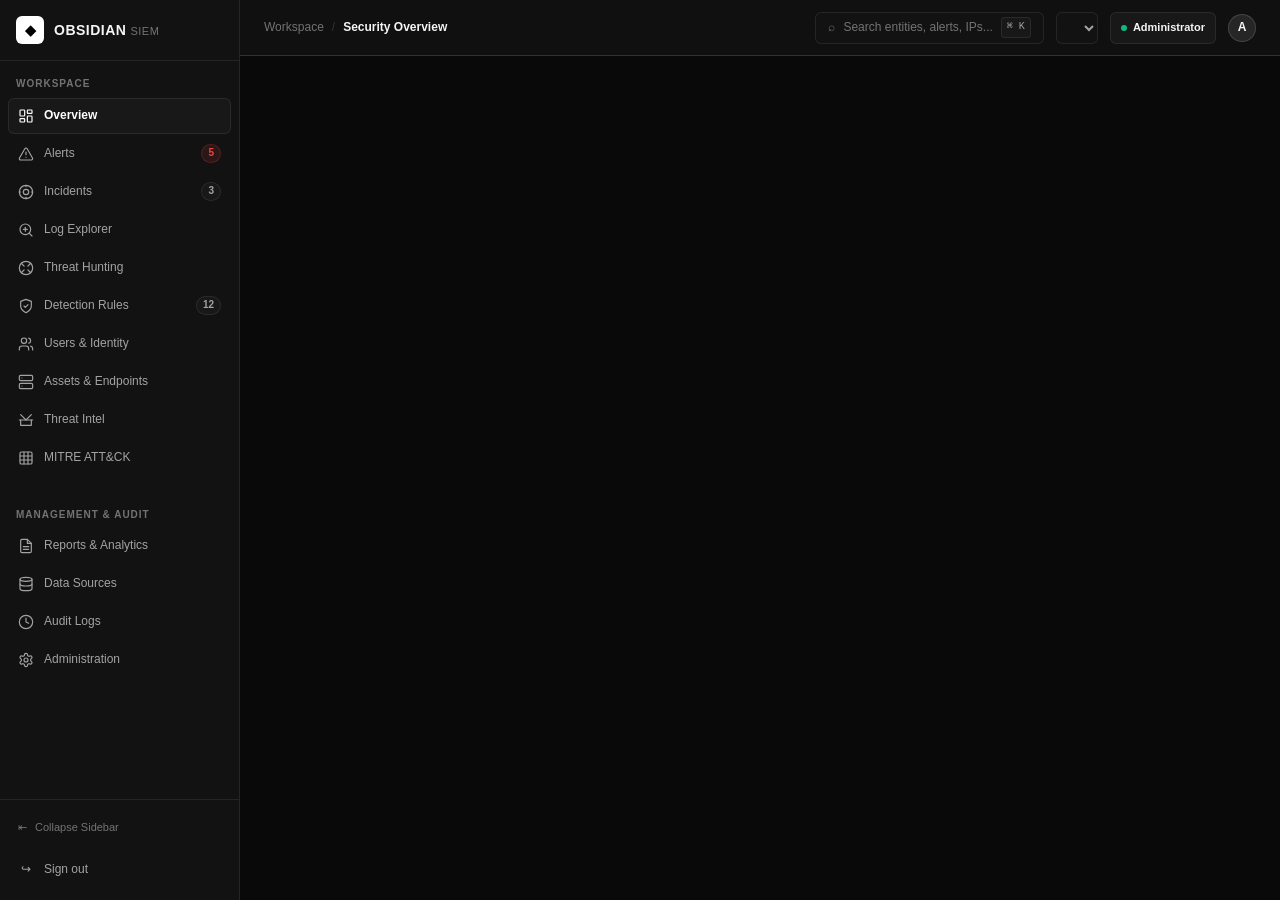
==== commit 77559622: "V4" ====
--- a/index.html
+++ b/index.html
@@ -2,307 +2,221 @@
 <html lang="en">
 <head>
     <meta charset="UTF-8">
-    <meta name="viewport" content="width=device-width, initial-scale=1">
-    <meta name="theme-color" content="#06090e">
-    <meta name="description" content="SafeCyber security operations dashboard demo.">
-    <title>SafeCyber | Security Operations</title>
+    <meta name="viewport" content="width=device-width, initial-scale=1.0">
+    <meta name="theme-color" content="#090909">
+    <meta name="description" content="OBSIDIAN SIEM — Enterprise Security Operations Platform. Premium Monochrome Glass Design.">
+    <title>OBSIDIAN SIEM | Enterprise Security Operations</title>
     <link rel="stylesheet" href="styles.css">
 </head>
 <body data-access="admin">
     <div class="app-shell">
-        <aside class="sidebar" id="sidebar">
-            <a class="brand" href="#dashboard" data-view-link="dashboard" aria-label="SafeCyber dashboard">
-                <span class="brand-mark" aria-hidden="true"><svg viewBox="0 0 24 24" focusable="false"><path d="M2.5 12s3.2-6 9.5-6 9.5 6 9.5 6-3.2 6-9.5 6-9.5-6-9.5-6Z"/><circle cx="12" cy="12" r="3.2"/><circle class="brand-eye-pupil" cx="12" cy="12" r="1.15"/><path class="brand-eye-scan" d="M15.2 15.2 18 18"/></svg></span>
-                <span class="brand-name">Safe<span>Cyber</span><small>SECURITY OPERATIONS</small></span>
+        <!-- Collapsible Navigation Sidebar -->
+        <aside class="sidebar" id="sidebar" aria-label="Main Navigation">
+            <a class="brand" href="#overview" data-view-link="overview" aria-label="Obsidian SIEM Overview">
+                <span class="brand-mark" aria-hidden="true">◆</span>
+                <span class="brand-name">OBSIDIAN<span>SIEM</span></span>
             </a>
 
             <p class="nav-heading">WORKSPACE</p>
-            <nav class="primary-nav" aria-label="Primary navigation">
-                <a class="nav-link active" href="#dashboard" data-view-link="dashboard">
-                    <span class="nav-icon" aria-hidden="true">◫</span><span>Dashboard</span>
-                </a>
-                <a class="nav-link" href="#vulnerabilities" data-view-link="vulnerabilities">
-                    <span class="nav-icon" aria-hidden="true">⌁</span><span>Vulnerabilities</span><span class="nav-count">8</span>
+            <nav class="primary-nav" aria-label="Security Operations">
+                <a class="nav-link active" href="#overview" data-view-link="overview">
+                    <span class="nav-icon" aria-hidden="true">
+                        <svg viewBox="0 0 24 24" fill="none" stroke="currentColor" stroke-width="1.75" stroke-linecap="round" stroke-linejoin="round" width="16" height="16"><rect width="7" height="9" x="3" y="3" rx="1"/><rect width="7" height="5" x="14" y="3" rx="1"/><rect width="7" height="9" x="14" y="12" rx="1"/><rect width="7" height="5" x="3" y="16" rx="1"/></svg>
+                    </span>
+                    <span>Overview</span>
+                </a>
+                <a class="nav-link" href="#alerts" data-view-link="alerts">
+                    <span class="nav-icon" aria-hidden="true">
+                        <svg viewBox="0 0 24 24" fill="none" stroke="currentColor" stroke-width="1.75" stroke-linecap="round" stroke-linejoin="round" width="16" height="16"><path d="m21.73 18-8-14a2 2 0 0 0-3.48 0l-8 14A2 2 0 0 0 4 21h16a2 2 0 0 0 1.73-3Z"/><line x1="12" y1="9" x2="12" y2="13"/><line x1="12" y1="17" x2="12.01" y2="17"/></svg>
+                    </span>
+                    <span>Alerts</span>
+                    <span class="nav-count nav-count-hot" id="badge-count-alerts">5</span>
                 </a>
                 <a class="nav-link" href="#incidents" data-view-link="incidents">
-                    <span class="nav-icon" aria-hidden="true">◉</span><span>Incidents</span><span class="nav-count nav-count-hot">3</span>
-                </a>
-                <a class="nav-link" href="#authentication-logs" data-view-link="authentication-logs">
-                    <span class="nav-icon" aria-hidden="true">◷</span><span>Authentication logs</span>
-                </a>
-                <a class="nav-link" href="#security-alerts" data-view-link="security-alerts">
-                    <span class="nav-icon" aria-hidden="true">⚠</span><span>Security alerts</span>
-                </a>
-                <a class="nav-link" href="#blocked-ips" data-view-link="blocked-ips">
-                    <span class="nav-icon" aria-hidden="true">⊘</span><span>Blocked IPs</span>
-                </a>
-                <a class="nav-link" href="#operator-profile" data-view-link="operator-profile">
-                    <span class="nav-icon" aria-hidden="true">◎</span><span>Operator profile</span>
-                </a>
-                <a class="nav-link" href="#compliance" data-view-link="compliance">
-                    <span class="nav-icon" aria-hidden="true">▤</span><span>Compliance</span>
+                    <span class="nav-icon" aria-hidden="true">
+                        <svg viewBox="0 0 24 24" fill="none" stroke="currentColor" stroke-width="1.75" stroke-linecap="round" stroke-linejoin="round" width="16" height="16"><circle cx="12" cy="12" r="10"/><circle cx="12" cy="12" r="4"/><line x1="12" y1="2" x2="12" y2="4"/><line x1="12" y1="20" x2="12" y2="22"/><line x1="2" y1="12" x2="4" y2="12"/><line x1="20" y1="12" x2="22" y2="12"/></svg>
+                    </span>
+                    <span>Incidents</span>
+                    <span class="nav-count" id="badge-count-incidents">3</span>
+                </a>
+                <a class="nav-link" href="#log-explorer" data-view-link="log-explorer">
+                    <span class="nav-icon" aria-hidden="true">
+                        <svg viewBox="0 0 24 24" fill="none" stroke="currentColor" stroke-width="1.75" stroke-linecap="round" stroke-linejoin="round" width="16" height="16"><circle cx="11" cy="11" r="8"/><path d="m21 21-4.3-4.3"/><path d="M11 8v6"/><path d="M8 11h6"/></svg>
+                    </span>
+                    <span>Log Explorer</span>
+                </a>
+                <a class="nav-link" href="#threat-hunting" data-view-link="threat-hunting">
+                    <span class="nav-icon" aria-hidden="true">
+                        <svg viewBox="0 0 24 24" fill="none" stroke="currentColor" stroke-width="1.75" stroke-linecap="round" stroke-linejoin="round" width="16" height="16"><circle cx="12" cy="12" r="10"/><path d="m4.93 4.93 4.24 4.24"/><path d="m14.83 14.83 4.24 4.24"/><path d="m14.83 9.17 4.24-4.24"/><path d="m4.93 19.07 4.24-4.24"/></svg>
+                    </span>
+                    <span>Threat Hunting</span>
+                </a>
+                <a class="nav-link" href="#detection-rules" data-view-link="detection-rules">
+                    <span class="nav-icon" aria-hidden="true">
+                        <svg viewBox="0 0 24 24" fill="none" stroke="currentColor" stroke-width="1.75" stroke-linecap="round" stroke-linejoin="round" width="16" height="16"><path d="M12 22s8-4 8-10V5l-8-3-8 3v7c0 6 8 10 8 10z"/><path d="m9 12 2 2 4-4"/></svg>
+                    </span>
+                    <span>Detection Rules</span>
+                    <span class="nav-count" id="badge-count-rules">12</span>
+                </a>
+                <a class="nav-link" href="#users-identity" data-view-link="users-identity">
+                    <span class="nav-icon" aria-hidden="true">
+                        <svg viewBox="0 0 24 24" fill="none" stroke="currentColor" stroke-width="1.75" stroke-linecap="round" stroke-linejoin="round" width="16" height="16"><path d="M16 21v-2a4 4 0 0 0-4-4H6a4 4 0 0 0-4 4v2"/><circle cx="9" cy="7" r="4"/><path d="M22 21v-2a4 4 0 0 0-3-3.87"/><path d="M16 3.13a4 4 0 0 1 0 7.75"/></svg>
+                    </span>
+                    <span>Users &amp; Identity</span>
+                </a>
+                <a class="nav-link" href="#assets-endpoints" data-view-link="assets-endpoints">
+                    <span class="nav-icon" aria-hidden="true">
+                        <svg viewBox="0 0 24 24" fill="none" stroke="currentColor" stroke-width="1.75" stroke-linecap="round" stroke-linejoin="round" width="16" height="16"><rect width="20" height="8" x="2" y="2" rx="2" ry="2"/><rect width="20" height="8" x="2" y="14" rx="2" ry="2"/><line x1="6" y1="6" x2="6.01" y2="6"/><line x1="6" y1="18" x2="6.01" y2="18"/></svg>
+                    </span>
+                    <span>Assets &amp; Endpoints</span>
+                </a>
+                <a class="nav-link" href="#threat-intel" data-view-link="threat-intel">
+                    <span class="nav-icon" aria-hidden="true">
+                        <svg viewBox="0 0 24 24" fill="none" stroke="currentColor" stroke-width="1.75" stroke-linecap="round" stroke-linejoin="round" width="16" height="16"><path d="M2 12h20"/><path d="M20 12v8H4v-8"/><path d="m4 4 8 8 8-8"/></svg>
+                    </span>
+                    <span>Threat Intel</span>
+                </a>
+                <a class="nav-link" href="#mitre-attack" data-view-link="mitre-attack">
+                    <span class="nav-icon" aria-hidden="true">
+                        <svg viewBox="0 0 24 24" fill="none" stroke="currentColor" stroke-width="1.75" stroke-linecap="round" stroke-linejoin="round" width="16" height="16"><rect width="18" height="18" x="3" y="3" rx="2"/><path d="M3 9h18"/><path d="M3 15h18"/><path d="M9 3v18"/><path d="M15 3v18"/></svg>
+                    </span>
+                    <span>MITRE ATT&amp;CK</span>
                 </a>
             </nav>
 
-            <p class="nav-heading nav-heading-lower">PREFERENCES</p>
-            <nav class="primary-nav" aria-label="Preferences">
-                <a class="nav-link" href="#settings" data-view-link="settings">
-                    <span class="nav-icon" aria-hidden="true">⚙</span><span>Settings</span>
+            <p class="nav-heading" style="margin-top:16px;">MANAGEMENT &amp; AUDIT</p>
+            <nav class="primary-nav" aria-label="Management">
+                <a class="nav-link" href="#reports-analytics" data-view-link="reports-analytics">
+                    <span class="nav-icon" aria-hidden="true">
+                        <svg viewBox="0 0 24 24" fill="none" stroke="currentColor" stroke-width="1.75" stroke-linecap="round" stroke-linejoin="round" width="16" height="16"><path d="M14 2H6a2 2 0 0 0-2 2v16a2 2 0 0 0 2 2h12a2 2 0 0 0 2-2V8z"/><polyline points="14 2 14 8 20 8"/><line x1="16" y1="13" x2="8" y2="13"/><line x1="16" y1="17" x2="8" y2="17"/></svg>
+                    </span>
+                    <span>Reports &amp; Analytics</span>
+                </a>
+                <a class="nav-link" href="#data-sources" data-view-link="data-sources">
+                    <span class="nav-icon" aria-hidden="true">
+                        <svg viewBox="0 0 24 24" fill="none" stroke="currentColor" stroke-width="1.75" stroke-linecap="round" stroke-linejoin="round" width="16" height="16"><ellipse cx="12" cy="5" rx="9" ry="3"/><path d="M21 12c0 1.66-4 3-9 3s-9-1.34-9-3"/><path d="M3 5v14c0 1.66 4 3 9 3s9-1.34 9-3V5"/></svg>
+                    </span>
+                    <span>Data Sources</span>
+                </a>
+                <a class="nav-link" href="#audit-logs" data-view-link="audit-logs">
+                    <span class="nav-icon" aria-hidden="true">
+                        <svg viewBox="0 0 24 24" fill="none" stroke="currentColor" stroke-width="1.75" stroke-linecap="round" stroke-linejoin="round" width="16" height="16"><circle cx="12" cy="12" r="10"/><polyline points="12 6 12 12 16 14"/></svg>
+                    </span>
+                    <span>Audit Logs</span>
+                </a>
+                <a class="nav-link" href="#administration" data-view-link="administration">
+                    <span class="nav-icon" aria-hidden="true">
+                        <svg viewBox="0 0 24 24" fill="none" stroke="currentColor" stroke-width="1.75" stroke-linecap="round" stroke-linejoin="round" width="16" height="16"><path d="M12.22 2h-.44a2 2 0 0 0-2 2v.18a2 2 0 0 1-1 1.73l-.43.25a2 2 0 0 1-2 0l-.15-.08a2 2 0 0 0-2.73.73l-.22.38a2 2 0 0 0 .73 2.73l.15.1a2 2 0 0 1 1 1.72v.51a2 2 0 0 1-1 1.74l-.15.09a2 2 0 0 0-.73 2.73l.22.38a2 2 0 0 0 2.73.73l.15-.08a2 2 0 0 1 2 0l.43.25a2 2 0 0 1 1 1.73V20a2 2 0 0 0 2 2h.44a2 2 0 0 0 2-2v-.18a2 2 0 0 1 1-1.73l.43-.25a2 2 0 0 1 2 0l.15.08a2 2 0 0 0 2.73-.73l.22-.39a2 2 0 0 0-.73-2.73l-.15-.08a2 2 0 0 1-1-1.74v-.5a2 2 0 0 1 1-1.74l.15-.09a2 2 0 0 0 .73-2.73l-.22-.38a2 2 0 0 0-2.73-.73l-.15.08a2 2 0 0 1-2 0l-.43-.25a2 2 0 0 1-1-1.73V4a2 2 0 0 0-2-2z"/><circle cx="12" cy="12" r="3"/></svg>
+                    </span>
+                    <span>Administration</span>
                 </a>
             </nav>
 
             <div class="sidebar-bottom">
-                <div class="sidebar-status">
-                    <span class="status-orbit" aria-hidden="true"><span></span></span>
-                    <div><strong>Demo environment</strong><small>UTC time: <time data-live-clock>2026-10-20 00:00:00</time></small></div>
-                    <span class="live-dot" aria-label="Live"></span>
-                </div>
-                <a class="profile-card logout-link" href="login.html">
-                    <span class="avatar" data-account-initial>A</span>
-                    <span class="profile-copy"><strong data-account-name>Admin</strong><small>Administrator · Sign out</small></span>
-                    <span class="profile-menu" aria-hidden="true">↪</span>
+                <button type="button" class="sidebar-collapse-btn" id="sidebar-collapse-toggle" aria-label="Toggle sidebar width">
+                    <span>⇤</span><span>Collapse Sidebar</span>
+                </button>
+                <a class="nav-link logout-link" href="login.html" title="Sign out of Obsidian">
+                    <span class="nav-icon">↪</span><span>Sign out</span>
                 </a>
             </div>
         </aside>
 
+        <!-- Mobile Backing Scrim -->
         <div class="mobile-scrim" id="mobile-scrim"></div>
+
+        <!-- Main Display Canvas -->
         <main class="main-area">
             <header class="topbar">
                 <div class="topbar-leading">
-                    <button class="mobile-menu" id="mobile-menu" type="button" aria-label="Open navigation" aria-expanded="false">☰</button>
-                    <div class="breadcrumbs"><span>Workspace</span><span class="crumb-separator">/</span><strong id="view-breadcrumb">Dashboard</strong></div>
+                    <button class="mobile-menu" id="mobile-menu" type="button" aria-label="Open mobile navigation">☰</button>
+                    <div class="breadcrumbs">
+                        <span>Workspace</span>
+                        <span class="crumb-separator">/</span>
+                        <strong id="view-breadcrumb">Security Overview</strong>
+                    </div>
                 </div>
+
                 <div class="topbar-actions">
-                    <label class="global-search">
-                        <span aria-hidden="true">⌕</span>
-                        <input id="global-search" type="search" placeholder="Search anything..." aria-label="Search threats and events">
+                    <!-- Global Search trigger with ⌘K -->
+                    <button type="button" class="global-search-trigger" id="global-search-trigger" aria-label="Open Command Palette">
+                        <span>⌕</span>
+                        <span>Search entities, alerts, IPs...</span>
                         <kbd>⌘ K</kbd>
-                    </label>
-                    <span class="secure-pill"><span class="live-dot"></span><span>Demo mode · local data</span></span>
-                    <button class="icon-button notification-button" type="button" aria-label="Notifications">
-                        ♧<span class="notification-dot"></span>
                     </button>
-                    <div class="topbar-avatar" data-account-initial aria-label="Signed-in user">A</div>
+
+                    <!-- Time Range Filter -->
+                    <div class="time-range-select-wrap">
+                        <select id="global-time-range" aria-label="Select global telemetry time range"></select>
+                    </div>
+
+                    <!-- Role Badge / Switcher -->
+                    <button type="button" class="role-pill" id="header-role-pill" title="Click to view or switch active RBAC role">
+                        <span class="live-dot"></span>
+                        <span data-account-role>Administrator</span>
+                    </button>
+
+                    <!-- User Profile Avatar -->
+                    <div class="avatar" data-account-initial title="Signed in as Alex Vance">A</div>
                 </div>
             </header>
 
             <div class="content-wrap">
-                <section class="view-panel active" id="view-dashboard" data-view="dashboard">
-                    <div class="page-heading">
-                        <div>
-                            <div class="eyebrow"><span class="eyebrow-mark"></span> <time data-live-clock>2026-10-20 00:00:00</time> UTC <span class="eyebrow-divider">/</span> LIVE OVERVIEW</div>
-                            <h1>Security <span>at a glance.</span></h1>
-                            <p class="page-description">A clear view of your security posture and what needs attention.</p>
-                        </div>
-                        <button class="button button-quiet" id="refresh-button" type="button"><span aria-hidden="true">↻</span> Refresh data</button>
-                    </div>
-
-                    <section class="kpi-grid" aria-label="Security summary">
-                        <article class="kpi-card kpi-threats">
-                            <div class="kpi-top"><span class="kpi-label">Active threats</span><span class="kpi-icon icon-orange">⌁</span></div>
-                            <div class="kpi-value-row"><strong class="kpi-value" id="active-threats">12</strong><span class="delta delta-up">↑ <span id="threat-change">2</span> today</span></div>
-                            <div class="sparkline sparkline-orange" aria-label="Threat activity trending upward"><svg viewBox="0 0 180 38" role="img" aria-hidden="true"><path class="spark-fill" d="M0 30 L18 25 L35 28 L54 14 L72 21 L90 17 L109 23 L127 8 L145 15 L163 5 L180 10 L180 38 L0 38 Z"></path><path class="spark-line" d="M0 30 L18 25 L35 28 L54 14 L72 21 L90 17 L109 23 L127 8 L145 15 L163 5 L180 10"></path></svg><span>LIVE</span></div>
-                        </article>
-                        <article class="kpi-card">
-                            <div class="kpi-top"><span class="kpi-label">Vulnerabilities patched</span><span class="kpi-icon icon-blue">✓</span></div>
-                            <div class="kpi-value-row"><strong class="kpi-value">248</strong><span class="delta delta-good">↑ 12.4%</span></div>
-                            <div class="kpi-foot"><span class="progress-track"><span class="progress-blue" style="width:72%"></span></span><span>72% this quarter</span></div>
-                        </article>
-                        <article class="kpi-card">
-                            <div class="kpi-top"><span class="kpi-label">Compliance score</span><span class="kpi-icon icon-green">◈</span></div>
-                            <div class="kpi-value-row"><strong class="kpi-value">94<span class="value-suffix">%</span></strong><span class="delta delta-good">↑ 3.2%</span></div>
-                            <div class="kpi-foot"><span class="progress-track"><span class="progress-green" style="width:94%"></span></span><span>Strong posture</span></div>
-                        </article>
-                        <article class="kpi-card">
-                            <div class="kpi-top"><span class="kpi-label">System health</span><span class="kpi-icon icon-green">⌁</span></div>
-                            <div class="kpi-value-row"><strong class="kpi-value">99.8<span class="value-suffix">%</span></strong><span class="health-indicator"><span class="live-dot"></span>Optimal</span></div>
-                            <div class="kpi-foot health-foot"><span>Across all monitored endpoints</span></div>
-                        </article>
-                    </section>
-
-                    <section class="dashboard-grid">
-                        <article class="panel threats-panel" id="threats-panel">
-                            <div class="panel-heading">
-                                <div><div class="panel-title-row"><span class="section-mark"></span><h2>Security &amp; vulnerability tracking</h2></div><p>Prioritize, investigate, and resolve security findings.</p></div>
-                                <button class="icon-button panel-menu" type="button" aria-label="More threat table options">···</button>
-                            </div>
-                            <div class="threat-toolbar">
-                                <div class="filter-tabs" role="tablist" aria-label="Filter threats">
-                                    <button class="filter-tab active" type="button" role="tab" aria-selected="true" data-filter="all">All threats <span class="tab-count" id="all-count">6</span></button>
-                                    <button class="filter-tab" type="button" role="tab" aria-selected="false" data-filter="open">Open <span class="tab-count" id="open-count">4</span></button>
-                                    <button class="filter-tab" type="button" role="tab" aria-selected="false" data-filter="resolved">Resolved <span class="tab-count" id="resolved-count">2</span></button>
-                                </div>
-                                <button class="filter-icon" id="severity-filter" type="button" aria-label="Show critical and high severity threats">☷ <span>Priority</span></button>
-                            </div>
-                            <div class="table-scroll">
-                                <table class="threat-table">
-                                    <thead><tr><th scope="col">THREAT / VULNERABILITY</th><th scope="col">ASSET</th><th scope="col">SEVERITY</th><th scope="col">STATUS</th><th scope="col">DETECTED</th><th scope="col"><span class="sr-only">Action</span></th></tr></thead>
-                                    <tbody id="threat-rows">
-                                        <tr data-status="open" data-severity="critical" data-searchable><td><div class="threat-name"><span class="severity-rail rail-critical"></span><span><strong>Unpatched RCE vulnerability</strong><small>CVE-2026-4102</small></span></div></td><td class="asset-name">PROD-WEB-01</td><td><span class="severity-badge severity-critical"><i></i>Critical</span></td><td><span class="status-badge status-open">● Open</span></td><td class="time-cell">4 min ago</td><td><button type="button" class="row-action" aria-label="Resolve Unpatched RCE vulnerability" data-resolve-threat>↗</button></td></tr>
-                                        <tr data-status="open" data-severity="high" data-searchable><td><div class="threat-name"><span class="severity-rail rail-high"></span><span><strong>Brute-force login attempt</strong><small>Multiple failed authentication</small></span></div></td><td class="asset-name">AUTH-GATEWAY</td><td><span class="severity-badge severity-high"><i></i>High</span></td><td><span class="status-badge status-open">● Open</span></td><td class="time-cell">18 min ago</td><td><button type="button" class="row-action" aria-label="Resolve Brute-force login attempt" data-resolve-threat>↗</button></td></tr>
-                                        <tr data-status="open" data-severity="medium" data-searchable><td><div class="threat-name"><span class="severity-rail rail-medium"></span><span><strong>Unusual outbound traffic</strong><small>Unrecognized destination on port 8443</small></span></div></td><td class="asset-name">DB-CLUSTER-02</td><td><span class="severity-badge severity-medium"><i></i>Medium</span></td><td><span class="status-badge status-open">● Open</span></td><td class="time-cell">42 min ago</td><td><button type="button" class="row-action" aria-label="Resolve Unusual outbound traffic" data-resolve-threat>↗</button></td></tr>
-                                        <tr data-status="open" data-severity="low" data-searchable><td><div class="threat-name"><span class="severity-rail rail-low"></span><span><strong>Missing security header</strong><small>Content-Security-Policy not set</small></span></div></td><td class="asset-name">STAGING-API</td><td><span class="severity-badge severity-low"><i></i>Low</span></td><td><span class="status-badge status-open">● Open</span></td><td class="time-cell">1 hr ago</td><td><button type="button" class="row-action" aria-label="Resolve Missing security header" data-resolve-threat>↗</button></td></tr>
-                                        <tr data-status="resolved" data-severity="high" data-searchable><td><div class="threat-name"><span class="severity-rail rail-high"></span><span><strong>Exposed SSH service</strong><small>Port 22 reachable from public network</small></span></div></td><td class="asset-name">EDGE-NODE-04</td><td><span class="severity-badge severity-high"><i></i>High</span></td><td><span class="status-badge status-resolved">✓ Resolved</span></td><td class="time-cell">2 hrs ago</td><td><span class="row-dash">—</span></td></tr>
-                                        <tr data-status="resolved" data-severity="medium" data-searchable><td><div class="threat-name"><span class="severity-rail rail-medium"></span><span><strong>Outdated TLS certificate</strong><small>Certificate renewed and verified</small></span></div></td><td class="asset-name">PORTAL-01</td><td><span class="severity-badge severity-medium"><i></i>Medium</span></td><td><span class="status-badge status-resolved">✓ Resolved</span></td><td class="time-cell">5 hrs ago</td><td><span class="row-dash">—</span></td></tr>
-                                    </tbody>
-                                </table>
-                                <div class="empty-state" id="threat-empty" hidden>No threats match this filter.</div>
-                            </div>
-                            <div class="panel-footer"><span>Showing <strong id="visible-threat-count">6</strong> of 6 findings</span><button type="button" class="text-button" data-view-link="vulnerabilities">View all findings <span aria-hidden="true">→</span></button></div>
-                        </article>
-
-                        <article class="panel timeline-panel" id="timeline-panel">
-                            <div class="panel-heading">
-                                <div><div class="panel-title-row"><span class="section-mark section-mark-orange"></span><h2>Incident lifecycle</h2></div><p>Recent events across your environment.</p></div>
-                                <span class="live-label"><span class="live-dot"></span>LIVE</span>
-                            </div>
-                            <div class="timeline" id="timeline" aria-live="polite">
-                                <article class="timeline-event" data-searchable>
-                                    <span class="timeline-marker marker-critical"></span><div class="timeline-body"><div class="event-top"><strong>Critical vulnerability detected</strong><time>09:42:18</time></div><p>Remote code execution risk found on <b>PROD-WEB-01</b>.</p><span class="event-impact impact-critical">CRITICAL IMPACT</span></div>
-                                </article>
-                                <article class="timeline-event" data-searchable>
-                                    <span class="timeline-marker marker-high"></span><div class="timeline-body"><div class="event-top"><strong>Authentication anomaly flagged</strong><time>09:28:04</time></div><p>12 failed sign-in attempts from an untrusted source.</p><span class="event-impact impact-high">HIGH IMPACT</span></div>
-                                </article>
-                                <article class="timeline-event" data-searchable>
-                                    <span class="timeline-marker marker-medium"></span><div class="timeline-body"><div class="event-top"><strong>Endpoint isolation completed</strong><time>09:15:37</time></div><p>Device <b>ENG-LAP-042</b> isolated for review.</p><span class="event-impact impact-medium">MEDIUM IMPACT</span></div>
-                                </article>
-                                <article class="timeline-event" data-searchable>
-                                    <span class="timeline-marker marker-low"></span><div class="timeline-body"><div class="event-top"><strong>Scheduled scan completed</strong><time>08:54:12</time></div><p>Routine scan finished; no new issues found.</p><span class="event-impact impact-low">LOW IMPACT</span></div>
-                                </article>
-                            </div>
-                            <button class="timeline-link" type="button" data-view-link="incidents">View incident history <span aria-hidden="true">→</span></button>
-                        </article>
-                    </section>
-
-                    <section class="panel activity-panel" aria-labelledby="activity-chart-title">
-                        <div class="panel-heading">
-                            <div><div class="panel-title-row"><span class="section-mark section-mark-orange"></span><h2 id="activity-chart-title">Authentication activity</h2></div><p>Illustrative local data · Hover a time interval for event details.</p></div>
-                            <div class="chart-legend"><span><i class="legend-dot"></i>Successful</span><span><i class="legend-dot failed"></i>Failed</span></div>
-                        </div>
-                        <div class="activity-chart" role="group" aria-label="Authentication activity timeline for the last twelve hours">
-                            <div class="chart-tooltip" role="status" aria-live="polite" hidden>
-                                <strong data-tooltip-time></strong>
-                                <span>Timeline bucket <b data-tooltip-bucket></b></span>
-                                <span>Ingestion rate <b data-tooltip-ingestion></b></span>
-                                <span>Successful ingestion <b data-tooltip-success></b></span>
-                                <span>Failed attacks countered <b class="tooltip-failures" data-tooltip-failed></b></span>
-                                <span>System anomalies <b data-tooltip-anomalies></b></span>
-                                <span>MITRE ATT&amp;CK <b data-tooltip-mitre></b></span>
-                            </div>
-                            <div class="chart-groups">
-                                <div class="chart-group" tabindex="0" data-time="2026-10-20T08:00:00Z" data-success="138" data-failed="4" data-anomalies="None detected" aria-label="08:00 UTC: 138 successful, 4 failed, no anomalies"><i class="chart-bar" style="height:68%"></i><i class="chart-bar failed" style="height:16%"></i></div>
-                                <div class="chart-group" tabindex="0" data-time="2026-10-20T09:00:00Z" data-success="152" data-failed="6" data-anomalies="None detected" aria-label="09:00 UTC: 152 successful, 6 failed, no anomalies"><i class="chart-bar" style="height:74%"></i><i class="chart-bar failed" style="height:21%"></i></div>
-                                <div class="chart-group" tabindex="0" data-time="2026-10-20T10:00:00Z" data-success="129" data-failed="3" data-anomalies="None detected" aria-label="10:00 UTC: 129 successful, 3 failed, no anomalies"><i class="chart-bar" style="height:63%"></i><i class="chart-bar failed" style="height:12%"></i></div>
-                                <div class="chart-group" tabindex="0" data-time="2026-10-20T11:00:00Z" data-success="171" data-failed="8" data-anomalies="Unusual sign-in location" aria-label="11:00 UTC: 171 successful, 8 failed, unusual sign-in location"><i class="chart-bar" style="height:82%"></i><i class="chart-bar failed" style="height:27%"></i></div>
-                                <div class="chart-group" tabindex="0" data-time="2026-10-20T12:00:00Z" data-success="143" data-failed="5" data-anomalies="None detected" aria-label="12:00 UTC: 143 successful, 5 failed, no anomalies"><i class="chart-bar" style="height:70%"></i><i class="chart-bar failed" style="height:18%"></i></div>
-                                <div class="chart-group" tabindex="0" data-time="2026-10-20T13:00:00Z" data-success="116" data-failed="12" data-anomalies="Repeated authentication failures" aria-label="13:00 UTC: 116 successful, 12 failed, repeated authentication failures"><i class="chart-bar" style="height:57%"></i><i class="chart-bar failed" style="height:42%"></i></div>
-                                <div class="chart-group" tabindex="0" data-time="2026-10-20T14:00:00Z" data-success="164" data-failed="7" data-anomalies="None detected" aria-label="14:00 UTC: 164 successful, 7 failed, no anomalies"><i class="chart-bar" style="height:79%"></i><i class="chart-bar failed" style="height:24%"></i></div>
-                                <div class="chart-group" tabindex="0" data-time="2026-10-20T15:00:00Z" data-success="187" data-failed="19" data-anomalies="Brute-force pattern flagged" aria-label="15:00 UTC: 187 successful, 19 failed, brute-force pattern flagged"><i class="chart-bar" style="height:90%"></i><i class="chart-bar failed" style="height:58%"></i></div>
-                                <div class="chart-group" tabindex="0" data-time="2026-10-20T16:00:00Z" data-success="155" data-failed="9" data-anomalies="None detected" aria-label="16:00 UTC: 155 successful, 9 failed, no anomalies"><i class="chart-bar" style="height:75%"></i><i class="chart-bar failed" style="height:30%"></i></div>
-                                <div class="chart-group" tabindex="0" data-time="2026-10-20T17:00:00Z" data-success="132" data-failed="5" data-anomalies="None detected" aria-label="17:00 UTC: 132 successful, 5 failed, no anomalies"><i class="chart-bar" style="height:64%"></i><i class="chart-bar failed" style="height:18%"></i></div>
-                                <div class="chart-group" tabindex="0" data-time="2026-10-20T18:00:00Z" data-success="178" data-failed="11" data-anomalies="Unusual source rate" aria-label="18:00 UTC: 178 successful, 11 failed, unusual source rate"><i class="chart-bar" style="height:86%"></i><i class="chart-bar failed" style="height:37%"></i></div>
-                                <div class="chart-group" tabindex="0" data-time="2026-10-20T19:00:00Z" data-success="147" data-failed="4" data-anomalies="None detected" aria-label="19:00 UTC: 147 successful, 4 failed, no anomalies"><i class="chart-bar" style="height:71%"></i><i class="chart-bar failed" style="height:15%"></i></div>
-                            </div>
-                            <div class="chart-labels"><span>08:00</span><span>10:00</span><span>12:00</span><span>14:00</span><span>16:00</span><span>18:00 UTC</span></div>
-                        </div>
-                    </section>
-
-                    <footer class="page-footer"><span><span class="live-dot"></span> Data refreshes automatically</span><span>SafeCyber Security Intelligence <span class="footer-separator">·</span> Demo environment</span></footer>
-                </section>
-
-                <section class="view-panel secondary-view" id="view-vulnerabilities" data-view="vulnerabilities" hidden>
-                    <div class="page-heading"><div><div class="eyebrow"><span class="eyebrow-mark"></span> EXPOSURE MANAGEMENT</div><h1>Vulnerabilities</h1><p class="page-description">Review and prioritize security findings across monitored assets.</p></div></div>
-                    <article class="panel secondary-panel"><div class="panel-heading"><div><div class="panel-title-row"><span class="section-mark"></span><h2>Vulnerability tracking</h2></div><p>Use the Dashboard tabs to filter findings by status.</p></div></div><div class="secondary-content"><div class="secondary-stat"><span>Open findings</span><strong id="secondary-open-count">4</strong></div><div class="secondary-stat"><span>Resolved findings</span><strong id="secondary-resolved-count">2</strong></div><button class="button button-primary" type="button" data-view-link="dashboard">Review all findings <span aria-hidden="true">→</span></button></div></article>
-                </section>
-                <section class="view-panel secondary-view" id="view-incidents" data-view="incidents" hidden>
-                    <div class="page-heading"><div><div class="eyebrow"><span class="eyebrow-mark"></span> DETECT · RESPOND · RECOVER</div><h1>Incident lifecycle</h1><p class="page-description">A live chronological view of security events and their impact.</p></div></div>
-                    <article class="panel secondary-panel"><div class="panel-heading"><div><div class="panel-title-row"><span class="section-mark section-mark-orange"></span><h2>Recent security events</h2></div><p>Latest events are reflected on the Dashboard in real time.</p></div><span class="live-label"><span class="live-dot"></span>LIVE</span></div><div class="timeline secondary-timeline" id="secondary-timeline"></div></article>
-                </section>
-                <section class="view-panel secondary-view" id="view-compliance" data-view="compliance" hidden>
-                    <div class="page-heading"><div><div class="eyebrow"><span class="eyebrow-mark"></span> GOVERNANCE &amp; ASSURANCE</div><h1>Compliance</h1><p class="page-description">A snapshot of the controls currently mapped to your environment.</p></div></div>
-                    <article class="panel secondary-panel"><div class="panel-heading"><div><div class="panel-title-row"><span class="section-mark"></span><h2>Compliance posture</h2></div><p>Illustrative framework coverage for this demo workspace.</p></div></div><div class="compliance-list"><div class="compliance-row"><span><b class="framework-icon">SOC</b><strong>SOC 2 Type II</strong></span><span class="compliance-progress"><i style="width:96%"></i></span><strong>96%</strong></div><div class="compliance-row"><span><b class="framework-icon">ISO</b><strong>ISO 27001</strong></span><span class="compliance-progress"><i style="width:92%"></i></span><strong>92%</strong></div><div class="compliance-row"><span><b class="framework-icon">NIST</b><strong>NIST CSF</strong></span><span class="compliance-progress"><i style="width:94%"></i></span><strong>94%</strong></div></div></article>
-                </section>
-                <section class="view-panel secondary-view" id="view-settings" data-view="settings" hidden>
-                    <div class="page-heading"><div><div class="eyebrow"><span class="eyebrow-mark"></span> WORKSPACE PREFERENCES</div><h1>Settings</h1><p class="page-description">Dashboard preferences for the current demo session.</p></div></div>
-                    <article class="panel secondary-panel"><div class="panel-heading"><div><div class="panel-title-row"><span class="section-mark"></span><h2>Workspace settings</h2></div><p>These controls are local UI preferences and are not saved to a server.</p></div></div><div class="settings-list"><div><span><strong>Live activity simulation</strong><small>Adds demo timeline events every five seconds.</small></span><label class="toggle"><input type="checkbox" id="simulation-toggle" checked><span></span></label></div><div><span><strong>System status indicator</strong><small>Displays the current demo environment health.</small></span><span class="health-indicator"><span class="live-dot"></span>Active</span></div></div></article>
-                </section>
-                <section class="view-panel secondary-view" id="view-authentication-logs" data-view="authentication-logs" hidden>
-                    <div class="page-heading"><div><div class="eyebrow"><span class="eyebrow-mark"></span> EVENT MONITORING</div><h1>Authentication logs</h1><p class="page-description">Review successful and failed sign-in activity across your environment.</p></div></div>
-                    <section class="panel table-panel">
-                        <div class="panel-heading"><div><div class="panel-title-row"><span class="section-mark"></span><h2>All login attempts</h2></div><p>Latest recorded authentication events.</p></div><label class="search-box"><span aria-hidden="true">⌕</span><input type="search" placeholder="Search user or IP address" aria-label="Search login attempts" data-search-input="#login-logs" data-empty-state="#log-empty"></label></div>
-                        <div class="table-wrap"><table id="login-logs"><thead><tr><th>Event ID</th><th>Timestamp</th><th>Username</th><th>Source IP</th><th>Source MAC</th><th>Result</th><th>Location</th></tr></thead><tbody>
-                            <tr data-searchable><td class="table-primary">EVT-1005</td><td>Oct 19, 2026 · 15:10:02</td><td>admin</td><td class="mono">192.168.1.105</td><td class="mono">00:1A:2B:3C:4D:5E</td><td><span class="badge badge-danger">Failed</span></td><td>Local network</td></tr>
-                            <tr data-searchable><td class="table-primary">EVT-1004</td><td>Oct 19, 2026 · 15:09:55</td><td>admin</td><td class="mono">192.168.1.105</td><td class="mono">00:1A:2B:3C:4D:5E</td><td><span class="badge badge-danger">Failed</span></td><td>Local network</td></tr>
-                            <tr data-searchable><td class="table-primary">EVT-1003</td><td>Oct 19, 2026 · 14:55:20</td><td>mohamed</td><td class="mono">10.0.0.12</td><td class="mono">A4:5E:60:12:34:56</td><td><span class="badge badge-success">Success</span></td><td>Internal</td></tr>
-                            <tr data-searchable><td class="table-primary">EVT-1002</td><td>Oct 19, 2026 · 14:20:11</td><td>analyst_user</td><td class="mono">10.0.0.15</td><td class="mono">B8:27:EB:98:76:54</td><td><span class="badge badge-success">Success</span></td><td>Internal</td></tr>
-                            <tr data-searchable><td class="table-primary">EVT-1001</td><td>Oct 19, 2026 · 13:48:37</td><td>user_john</td><td class="mono">45.33.21.90</td><td class="mono">00:25:96:FF:FE:12</td><td><span class="badge badge-warning">MFA required</span></td><td>External</td></tr>
-                        </tbody></table><div id="log-empty" class="empty-row">No login attempts match your search.</div></div>
-                    </section>
-                    <div class="table-muted">Demo data · Events are illustrative and are not connected to a live authentication service.</div>
-                </section>
-                <section class="view-panel secondary-view" id="view-security-alerts" data-view="security-alerts" hidden>
-                    <div class="page-heading"><div><div class="eyebrow"><span class="eyebrow-mark"></span> DETECTION &amp; RESPONSE</div><h1>Security alerts</h1><p class="page-description">Investigate suspicious activity and track incident resolution.</p></div></div>
-                    <section class="kpi-grid" aria-label="Alert summary">
-                        <article class="kpi-card"><div class="kpi-top"><span class="kpi-label">Open alerts</span><span class="kpi-icon icon-orange">!</span></div><div class="kpi-value-row"><strong class="kpi-value">5</strong></div><div class="kpi-foot">Across all detection rules</div></article>
-                        <article class="kpi-card"><div class="kpi-top"><span class="kpi-label">High severity</span><span class="kpi-icon icon-orange">⌁</span></div><div class="kpi-value-row"><strong class="kpi-value">2</strong></div><div class="kpi-foot">Prioritize for investigation</div></article>
-                        <article class="kpi-card"><div class="kpi-top"><span class="kpi-label">Investigating</span><span class="kpi-icon icon-blue">◷</span></div><div class="kpi-value-row"><strong class="kpi-value">1</strong></div><div class="kpi-foot">Currently being reviewed</div></article>
-                        <article class="kpi-card"><div class="kpi-top"><span class="kpi-label">Resolved today</span><span class="kpi-icon icon-green">✓</span></div><div class="kpi-value-row"><strong class="kpi-value">8</strong></div><div class="kpi-foot">Since 12:00 AM</div></article>
-                    </section>
-                    <section class="panel table-panel">
-                        <div class="panel-heading"><div><div class="panel-title-row"><span class="section-mark section-mark-orange"></span><h2>Active security incidents</h2></div><p>Review alerts, then mark resolved when addressed.</p></div><label class="search-box"><span aria-hidden="true">⌕</span><input type="search" placeholder="Search alerts" aria-label="Search alerts" data-search-input="#alerts-table" data-empty-state="#alert-empty"></label></div>
-                        <div class="table-wrap"><table id="alerts-table"><thead><tr><th>Alert ID</th><th>Detection rule</th><th>Source IP</th><th>Source MAC</th><th>Severity</th><th>Status</th><th>First seen</th><th>Action</th></tr></thead><tbody>
-                            <tr data-searchable><td class="table-primary">ALT-501</td><td>Brute force · 5+ failed logins</td><td class="mono">192.168.1.105</td><td class="mono">00:1A:2B:3C:4D:5E</td><td><span class="badge badge-danger">High</span></td><td><span class="badge badge-warning" data-alert-status>Investigating</span></td><td>14:22:10</td><td><button type="button" class="table-action" data-resolve="ALT-501">Mark resolved</button></td></tr>
-                            <tr data-searchable><td class="table-primary">ALT-502</td><td>Multiple failed logins</td><td class="mono">45.33.21.90</td><td class="mono">00:25:96:FF:FE:12</td><td><span class="badge badge-warning">Medium</span></td><td><span class="badge" data-alert-status>New</span></td><td>13:05:44</td><td><button type="button" class="table-action" data-resolve="ALT-502">Mark resolved</button></td></tr>
-                            <tr data-searchable><td class="table-primary">ALT-503</td><td>Unusual sign-in location</td><td class="mono">103.28.54.10</td><td class="mono">3C:52:82:AB:CD:EF</td><td><span class="badge badge-blue">Low</span></td><td><span class="badge" data-alert-status>New</span></td><td>12:48:03</td><td><button type="button" class="table-action" data-resolve="ALT-503">Mark resolved</button></td></tr>
-                        </tbody></table><div id="alert-empty" class="empty-row">No alerts match your search.</div></div>
-                    </section>
-                    <div class="table-muted">Demo data · Alert actions update this page only.</div>
-                </section>
-                <section class="view-panel secondary-view" id="view-blocked-ips" data-view="blocked-ips" hidden>
-                    <div class="page-heading"><div><div class="eyebrow"><span class="eyebrow-mark"></span> NETWORK CONTROLS</div><h1>Blocked IP addresses</h1><p class="page-description">Manage sources currently prevented from accessing your environment.</p></div><button type="button" class="button button-primary" data-open-modal><span aria-hidden="true">＋</span> Block an IP</button></div>
-                    <section class="kpi-grid" aria-label="Blocked IP summary">
-                        <article class="kpi-card"><div class="kpi-top"><span class="kpi-label">Blocked addresses</span><span class="kpi-icon icon-green">⊘</span></div><div class="kpi-value-row"><strong class="kpi-value" id="blocked-count">1</strong></div><div class="kpi-foot">Currently on the block list</div></article>
-                        <article class="kpi-card"><div class="kpi-top"><span class="kpi-label">Automated blocks</span><span class="kpi-icon icon-blue">⚙</span></div><div class="kpi-value-row"><strong class="kpi-value">1</strong></div><div class="kpi-foot">Triggered by security rules</div></article>
-                        <article class="kpi-card"><div class="kpi-top"><span class="kpi-label">Manual blocks</span><span class="kpi-icon icon-orange">＋</span></div><div class="kpi-value-row"><strong class="kpi-value" id="manual-count">0</strong></div><div class="kpi-foot">Added by administrators</div></article>
-                        <article class="kpi-card"><div class="kpi-top"><span class="kpi-label">Protected services</span><span class="kpi-icon icon-green">✓</span></div><div class="kpi-value-row"><strong class="kpi-value">4</strong></div><div class="kpi-foot">Applying block list rules</div></article>
-                    </section>
-                    <section class="panel table-panel">
-                        <div class="panel-heading"><div><div class="panel-title-row"><span class="section-mark"></span><h2>Active block list</h2></div><p>Manually added entries are for this demo session only.</p></div><label class="search-box"><span aria-hidden="true">⌕</span><input type="search" placeholder="Search IP or reason" aria-label="Search blocked IPs" data-search-input="#blocked-ip-table" data-empty-state="#blocked-empty"></label></div>
-                        <div class="table-wrap"><table id="blocked-ip-table"><thead><tr><th>IP address</th><th>Reason</th><th>Blocked at</th><th>Added by</th><th>Type</th><th>Action</th></tr></thead><tbody>
-                            <tr data-searchable><td class="table-primary mono">192.168.1.105</td><td>Automated brute force trigger</td><td>Oct 19, 2026 · 14:23</td><td>Auto-engine</td><td><span class="badge badge-blue">Automatic</span></td><td><button type="button" class="table-action" data-unblock="192.168.1.105">Unblock</button></td></tr>
-                        </tbody></table><div id="blocked-empty" class="empty-row">No blocked addresses match your search.</div></div>
-                    </section>
-                </section>
-                <section class="view-panel secondary-view" id="view-operator-profile" data-view="operator-profile" hidden>
-                    <div class="page-heading"><div><div class="eyebrow"><span class="eyebrow-mark"></span> IDENTITY &amp; ACCESS</div><h1>Operator profile</h1><p class="page-description">Review the identity and access details associated with this demo session.</p></div></div>
-                    <article class="panel profile-panel">
-                        <div class="panel-heading"><div><div class="panel-title-row"><span class="section-mark"></span><h2>Analyst identity records</h2></div><p>Credential visibility controls only affect this local display.</p></div><span class="live-label"><span class="live-dot"></span>CLIENT SESSION</span></div>
-                        <dl class="operator-records">
-                            <div class="operator-record"><dt>Username</dt><dd data-profile-username>Admin</dd></div>
-                            <div class="operator-record"><dt>Clearance level</dt><dd>Security administrator</dd></div>
-                            <div class="operator-record"><dt>Secure secret key token</dt><dd class="operator-value-with-action"><span class="masked-value" data-profile-secret="provisioning" data-revealed="false">••••••••</span><button type="button" class="reveal-toggle" data-secret-toggle="provisioning" aria-label="Reveal secure secret key token" aria-pressed="false">Reveal</button></dd></div>
-                            <div class="operator-record"><dt>Last active login (UTC)</dt><dd data-profile-last-login>Not recorded in this session</dd></div>
-                            <div class="operator-record"><dt>Requesting remote IP</dt><dd>192.0.2.42 <span class="record-note">illustrative</span></dd></div>
-                            <div class="operator-record"><dt>Password</dt><dd class="operator-value-with-action"><span class="masked-value" data-profile-secret="password" data-revealed="false">••••••••</span><button type="button" class="reveal-toggle" data-secret-toggle="password" aria-label="Reveal demo password placeholder" aria-pressed="false">Reveal</button></dd></div>
-                            <div class="operator-record"><dt>API key / token</dt><dd class="operator-value-with-action"><span class="masked-value" data-profile-secret="api-token" data-revealed="false">••••••••</span><button type="button" class="reveal-toggle" data-secret-toggle="api-token" aria-label="Reveal demo API token placeholder" aria-pressed="false">Reveal</button></dd></div>
-                        </dl>
-                        <p class="profile-disclaimer">Demo-only placeholders are not valid credentials. This front-end cannot securely store, validate, or protect production secrets.</p>
-                    </article>
-                </section>
+                <div id="main-content-container"></div>
             </div>
         </main>
     </div>
-    <div id="block-ip-modal" class="modal-backdrop" aria-hidden="true">
-        <section class="modal-card" role="dialog" aria-modal="true" aria-labelledby="block-modal-title">
-            <div class="modal-heading"><div><h2 id="block-modal-title">Block an IP address</h2><p>Add a source address to the demo block list.</p></div><button type="button" class="icon-button" data-close-modal aria-label="Close dialog">×</button></div>
-            <form id="block-ip-form">
-                <div class="field"><label for="ip-address">IP address</label><input id="ip-address" name="ip" type="text" inputmode="decimal" placeholder="e.g. 203.0.113.42" autocomplete="off" required></div>
-                <div class="field"><label for="block-reason">Reason</label><textarea id="block-reason" name="reason" placeholder="Why should this address be blocked?" required></textarea></div>
-                <div class="modal-actions"><button type="button" class="button button-secondary" data-close-modal>Cancel</button><button type="submit" class="button button-primary">Add to block list</button></div>
-            </form>
-        </section>
-    </div>
-    <div class="toast" id="toast" role="status" aria-live="polite"></div>
-    <script src="app.js"></script>
+
+    <!-- Modals & Drawers Containers -->
+    <div id="toast-container" class="toast-container" aria-live="polite"></div>
+
+    <!-- Scripts: Loaded in Strict Modular Dependency Order -->
+    <script src="js/config.js"></script>
+    <script src="js/data/mock-events.js"></script>
+    <script src="js/data/mock-alerts.js"></script>
+    <script src="js/data/mock-incidents.js"></script>
+    <script src="js/data/mock-users.js"></script>
+    <script src="js/data/mock-assets.js"></script>
+    <script src="js/data/mock-rules.js"></script>
+    <script src="js/data/mock-hunt-templates.js"></script>
+    <script src="js/data/mock-threat-intel.js"></script>
+    <script src="js/data/mock-mitre.js"></script>
+    <script src="js/data/mock-data-sources.js"></script>
+    <script src="js/data/mock-audit.js"></script>
+
+    <script src="js/api/endpoints.js"></script>
+    <script src="js/api/mock-adapter.js"></script>
+    <script src="js/api/api-client.js"></script>
+
+    <script src="js/state.js"></script>
+    <script src="js/router.js"></script>
+
+    <script src="js/utils/icons.js"></script>
+    <script src="js/utils/formatters.js"></script>
+    <script src="js/utils/query-parser.js"></script>
+
+    <script src="js/components/toast.js"></script>
+    <script src="js/components/modal.js"></script>
+    <script src="js/components/drawer.js"></script>
+    <script src="js/components/command-palette.js"></script>
+    <script src="js/components/charts.js"></script>
+    <script src="js/components/entity-graph.js"></script>
+
+    <script src="js/pages/overview.js"></script>
+    <script src="js/pages/alerts.js"></script>
+    <script src="js/pages/incidents.js"></script>
+    <script src="js/pages/log-explorer.js"></script>
+    <script src="js/pages/threat-hunting.js"></script>
+    <script src="js/pages/detection-rules.js"></script>
+    <script src="js/pages/users.js"></script>
+    <script src="js/pages/assets.js"></script>
+    <script src="js/pages/threat-intel.js"></script>
+    <script src="js/pages/mitre-attack.js"></script>
+    <script src="js/pages/reports.js"></script>
+    <script src="js/pages/data-sources.js"></script>
+    <script src="js/pages/audit-logs.js"></script>
+    <script src="js/pages/settings.js"></script>
+
+    <script src="js/app.js"></script>
 </body>
 </html>
--- a/styles.css
+++ b/styles.css
@@ -1,2670 +1,1271 @@
+/**
+ * OBSIDIAN SIEM — Enterprise Design System & Stylesheet
+ * Premium Monochrome Glass UI | Apple Precision | Dense Professional SOC Workstation
+ */
+
 :root {
     color-scheme: dark;
-    --bg: #0b111e;
-    --panel: #161920;
-    --panel-soft: #191d25;
-    --panel-hover: #1c212b;
-    --line: #242936;
-    --line-soft: #20242d;
-    --text: #f1f3f7;
-    --muted: #858c99;
-    --subtle: #5f6672;
-    --orange: #ff6b00;
-    --orange-soft: rgba(255, 107, 0, .12);
-    --red: #ff554d;
-    --blue: #4f96ff;
-    --green: #34c759;
-    --sidebar-width: 236px;
-}
-
-* { box-sizing: border-box; }
-
-html { min-width: 320px; background: var(--bg); scroll-behavior: smooth; }
+    --obsidian-bg: #090909;
+    --obsidian-bg-subtle: #0d0d0d;
+    --obsidian-surface: #121212;
+    --obsidian-surface-elevated: #181818;
+    --obsidian-surface-hover: #202020;
+    --obsidian-surface-active: #262626;
+    
+    --obsidian-text: #f5f5f5;
+    --obsidian-text-secondary: #a3a3a3;
+    --obsidian-text-muted: #737373;
+    
+    --obsidian-border: rgba(255, 255, 255, 0.08);
+    --obsidian-border-subtle: rgba(255, 255, 255, 0.05);
+    --obsidian-border-glass: rgba(255, 255, 255, 0.14);
+    
+    --obsidian-glass-bg: rgba(18, 18, 18, 0.88);
+    --obsidian-glass-blur: blur(20px) saturate(180%);
+    
+    --color-critical: #ef4444;
+    --color-critical-bg: rgba(239, 68, 68, 0.12);
+    --color-high: #f59e0b;
+    --color-high-bg: rgba(245, 158, 11, 0.12);
+    --color-medium: #eab308;
+    --color-medium-bg: rgba(234, 179, 8, 0.12);
+    --color-low: #94a3b8;
+    --color-low-bg: rgba(148, 163, 184, 0.12);
+    --color-good: #10b981;
+    --color-good-bg: rgba(16, 185, 129, 0.12);
+
+    --sidebar-width: 240px;
+    --sidebar-collapsed-width: 64px;
+    --topbar-height: 56px;
+
+    --dur-hover: 120ms;
+    --dur-button: 140ms;
+    --dur-dropdown: 160ms;
+    --dur-modal: 200ms;
+    --dur-drawer: 240ms;
+    --dur-page: 160ms;
+    --ease-out: cubic-bezier(0.16, 1, 0.3, 1);
+    --ease-in-out: cubic-bezier(0.65, 0, 0.35, 1);
+}
+
+* { box-sizing: border-box; margin: 0; padding: 0; }
+
+html {
+    min-width: 320px;
+    background: var(--obsidian-bg);
+    color: var(--obsidian-text);
+    font-family: -apple-system, BlinkMacSystemFont, "Segoe UI", Roboto, "Helvetica Neue", Arial, sans-serif;
+    font-size: 13px;
+    line-height: 1.45;
+    -webkit-font-smoothing: antialiased;
+    -moz-osx-font-smoothing: grayscale;
+}
 
 body {
-    min-width: 320px;
+    background: var(--obsidian-bg);
     min-height: 100vh;
-    margin: 0;
-    background-color: #0b111e;
-    background-image:
-        radial-gradient(circle at 14% 18%, rgba(0, 204, 255, .12), transparent 34%),
-        radial-gradient(circle at 84% 14%, rgba(142, 82, 255, .12), transparent 31%),
-        radial-gradient(circle at 58% 82%, rgba(255, 62, 93, .08), transparent 36%);
-    background-attachment: fixed;
-    color: var(--text);
-    font-family: Inter, "Segoe UI", -apple-system, BlinkMacSystemFont, Arial, sans-serif;
-    font-size: 13px;
-    -webkit-font-smoothing: antialiased;
-}
-
-button, input { font: inherit; }
-button { color: inherit; }
-a { color: inherit; text-decoration: none; }
-[hidden] { display: none !important; }
-
-.app-shell { min-height: 100vh; }
-
+    overflow-x: hidden;
+}
+
+/* Tabular Numerals & Monospace */
+.mono, time, kbd, code, pre, .time-cell, .kpi-value {
+    font-family: "JetBrains Mono", "SF Mono", Monaco, Consolas, "Courier New", monospace;
+    font-variant-numeric: tabular-nums;
+}
+
+button, input, select, textarea {
+    font: inherit;
+    color: inherit;
+}
+button {
+    cursor: pointer;
+    background: none;
+    border: none;
+}
+a {
+    color: inherit;
+    text-decoration: none;
+}
+[hidden] {
+    display: none !important;
+}
+
+/* ==========================================================================
+   APP SHELL LAYOUT
+   ========================================================================== */
+.app-shell {
+    display: flex;
+    min-height: 100vh;
+}
+
+/* Left Sidebar */
 .sidebar {
     position: fixed;
-    inset: 0 auto 0 0;
-    z-index: 20;
-    display: flex;
+    top: 0;
+    left: 0;
+    bottom: 0;
     width: var(--sidebar-width);
+    background: var(--obsidian-surface);
+    border-right: 1px solid var(--obsidian-border);
+    display: flex;
     flex-direction: column;
-    padding: 25px 15px 14px;
-    border: 1px solid rgba(255, 255, 255, .07);
-    background: rgba(17, 28, 45, .45);
-    -webkit-backdrop-filter: blur(14px);
-    backdrop-filter: blur(14px);
-}
-
-.brand { display: flex; align-items: center; gap: 11px; padding: 2px 10px 35px; }
+    z-index: 40;
+    transition: width var(--dur-drawer) var(--ease-out);
+    overflow-y: auto;
+    overflow-x: hidden;
+}
+
+.sidebar.collapsed {
+    width: var(--sidebar-collapsed-width);
+}
+
+.brand {
+    display: flex;
+    align-items: center;
+    gap: 10px;
+    padding: 16px;
+    border-bottom: 1px solid var(--obsidian-border);
+}
 
 .brand-mark {
-    display: flex;
-    width: 34px;
-    height: 34px;
+    width: 28px;
+    height: 28px;
+    background: #ffffff;
+    border-radius: 6px;
+    display: flex;
     align-items: center;
     justify-content: center;
+    color: #000000;
+    font-weight: 900;
+    font-size: 14px;
+    letter-spacing: -0.5px;
+    flex-shrink: 0;
+}
+
+.brand-name {
+    font-size: 14px;
+    font-weight: 700;
+    letter-spacing: 0.5px;
+    color: #f5f5f5;
+    white-space: nowrap;
+}
+.brand-name span {
+    color: #737373;
+    font-weight: 400;
+    margin-left: 4px;
+    font-size: 11px;
+}
+.sidebar.collapsed .brand-name {
+    display: none;
+}
+
+/* Nav Headings & Links */
+.nav-heading {
+    padding: 16px 16px 6px;
+    font-size: 10px;
+    font-weight: 700;
+    letter-spacing: 1px;
+    color: var(--obsidian-text-muted);
+}
+.sidebar.collapsed .nav-heading {
+    display: none;
+}
+
+.primary-nav {
+    display: flex;
+    flex-direction: column;
     gap: 2px;
-    border: 1px solid rgba(255, 107, 0, .28);
-    border-radius: 9px;
-    background: rgba(255, 107, 0, .09);
-}
-
-.brand-mark span { width: 3px; border-radius: 3px; background: var(--orange); }
-.brand-mark span:nth-child(1) { height: 10px; opacity: .6; }
-.brand-mark span:nth-child(2) { height: 17px; }
-.brand-mark span:nth-child(3) { height: 13px; opacity: .8; }
-.brand-name { font-size: 17px; font-weight: 750; letter-spacing: -.65px; }
-.brand-name > span { color: var(--orange); }
-.brand-name small { display: block; margin-top: 3px; color: var(--subtle); font-size: 8px; font-weight: 700; letter-spacing: 1.6px; }
-.nav-heading { margin: 0 10px 10px; color: #585f6b; font-size: 9px; font-weight: 750; letter-spacing: 1.5px; }
-.nav-heading-lower { margin-top: 27px; }
-.primary-nav { display: grid; gap: 4px; }
+    padding: 0 8px;
+}
 
 .nav-link {
     display: flex;
-    min-height: 40px;
-    align-items: center;
-    gap: 12px;
-    padding: 0 11px;
-    border: 1px solid transparent;
-    border-radius: 7px;
-    color: #898f9a;
+    align-items: center;
+    gap: 10px;
+    height: 36px;
+    padding: 0 10px;
+    border-radius: 6px;
+    color: var(--obsidian-text-secondary);
     font-size: 12px;
-    font-weight: 530;
-    transition: background .16s ease, border-color .16s ease, color .16s ease;
-}
-
-.nav-link:hover { background: #191d24; color: #e1e4e9; }
-.nav-link.active { border-color: rgba(255, 107, 0, .15); background: rgba(255, 107, 0, .09); color: #ffb071; }
-.nav-icon { display: inline-grid; width: 17px; place-items: center; color: #767e8a; font-size: 17px; }
-.nav-link.active .nav-icon { color: var(--orange); }
-.nav-count { margin-left: auto; color: #69717d; font-size: 10px; }
-.nav-count-hot { color: var(--orange); }
-.sidebar-bottom { margin-top: auto; }
-
-.sidebar-status {
-    display: flex;
-    align-items: center;
-    gap: 10px;
-    margin-bottom: 12px;
-    padding: 11px 10px;
-    border: 1px solid #222731;
-    border-radius: 8px;
-    background: #15191f;
-}
-
-.status-orbit { display: grid; width: 24px; height: 24px; place-items: center; border: 1px solid rgba(52, 199, 89, .28); border-radius: 50%; }
-.status-orbit span { width: 7px; height: 7px; border-radius: 50%; background: var(--green); box-shadow: 0 0 12px rgba(52, 199, 89, .6); }
-.sidebar-status strong, .sidebar-status small, .profile-copy strong, .profile-copy small { display: block; }
-.sidebar-status strong { color: #cbd0d8; font-size: 10px; font-weight: 650; }
-.sidebar-status small { margin-top: 3px; color: #696f7a; font-size: 9px; }
-.live-dot { display: inline-block; width: 6px; height: 6px; flex: 0 0 auto; border-radius: 50%; background: var(--green); box-shadow: 0 0 8px rgba(52, 199, 89, .4); }
-.sidebar-status > .live-dot { margin-left: auto; }
-.profile-card { display: flex; width: 100%; align-items: center; gap: 10px; padding: 11px 7px 2px; border: 0; border-top: 1px solid #232730; background: transparent; text-align: left; cursor: pointer; }
-.avatar, .topbar-avatar { display: grid; width: 31px; height: 31px; flex: 0 0 auto; place-items: center; border: 1px solid #584033; border-radius: 50%; background: #38281f; color: #ffc18b; font-size: 9px; font-weight: 750; }
-.profile-copy strong { color: #d5d8de; font-size: 10px; font-weight: 630; }
-.profile-copy small { margin-top: 3px; color: #737a86; font-size: 9px; }
-.profile-menu { margin-left: auto; color: #747b87; font-size: 20px; letter-spacing: 1px; }
-
-.main-area { min-height: 100vh; margin-left: var(--sidebar-width); }
+    font-weight: 500;
+    transition: background var(--dur-hover) ease, color var(--dur-hover) ease;
+    white-space: nowrap;
+}
+
+.nav-link:hover {
+    background: var(--obsidian-surface-hover);
+    color: var(--obsidian-text);
+}
+
+.nav-link.active {
+    background: var(--obsidian-surface-elevated);
+    color: #ffffff;
+    font-weight: 600;
+    box-shadow: inset 0 0 0 1px var(--obsidian-border);
+}
+
+.nav-icon {
+    width: 16px;
+    height: 16px;
+    display: flex;
+    align-items: center;
+    justify-content: center;
+    flex-shrink: 0;
+}
+
+.nav-count {
+    margin-left: auto;
+    font-size: 10px;
+    font-weight: 700;
+    padding: 1px 6px;
+    border-radius: 10px;
+    background: var(--obsidian-surface-elevated);
+    color: var(--obsidian-text-secondary);
+    border: 1px solid var(--obsidian-border);
+}
+
+.nav-count-hot {
+    background: var(--color-critical-bg);
+    color: var(--color-critical);
+    border-color: rgba(239, 68, 68, 0.2);
+}
+
+.sidebar.collapsed .nav-link span:not(.nav-icon) {
+    display: none;
+}
+.sidebar.collapsed .nav-count {
+    display: none;
+}
+
+/* Sidebar Footer */
+.sidebar-bottom {
+    margin-top: auto;
+    padding: 12px 8px;
+    border-top: 1px solid var(--obsidian-border);
+    display: flex;
+    flex-direction: column;
+    gap: 8px;
+}
+
+.sidebar-collapse-btn {
+    display: flex;
+    align-items: center;
+    gap: 8px;
+    padding: 8px 10px;
+    font-size: 11px;
+    color: var(--obsidian-text-muted);
+    border-radius: 6px;
+    transition: background var(--dur-hover) ease, color var(--dur-hover) ease;
+}
+.sidebar-collapse-btn:hover {
+    background: var(--obsidian-surface-hover);
+    color: var(--obsidian-text);
+}
+
+.sidebar.collapsed .sidebar-collapse-btn span:last-child {
+    display: none;
+}
+
+/* ==========================================================================
+   MAIN CONTENT AREA & TOPBAR
+   ========================================================================== */
+.main-area {
+    flex: 1;
+    margin-left: var(--sidebar-width);
+    display: flex;
+    flex-direction: column;
+    min-width: 0;
+    transition: margin-left var(--dur-drawer) var(--ease-out);
+}
+
+body.sidebar-collapsed .main-area {
+    margin-left: var(--sidebar-collapsed-width);
+}
 
 .topbar {
     position: sticky;
     top: 0;
-    z-index: 10;
-    display: flex;
-    min-height: 62px;
+    height: var(--topbar-height);
+    background: var(--obsidian-glass-bg);
+    -webkit-backdrop-filter: var(--obsidian-glass-blur);
+    backdrop-filter: var(--obsidian-glass-blur);
+    border-bottom: 1px solid var(--obsidian-border-glass);
+    display: flex;
     align-items: center;
     justify-content: space-between;
-    gap: 18px;
-    padding: 0 33px;
-    border-bottom: 1px solid #22262f;
-    background: rgba(13, 15, 18, .88);
-    backdrop-filter: blur(16px);
-}
-
-.topbar-leading, .topbar-actions { display: flex; align-items: center; }
-.topbar-actions { gap: 18px; }
-.breadcrumbs { display: flex; align-items: center; gap: 9px; color: #6f7682; font-size: 10px; }
-.breadcrumbs strong { color: #c9cdd4; font-weight: 580; }
-.crumb-separator { color: #454b55; }
-.global-search { display: flex; width: 218px; height: 33px; align-items: center; gap: 8px; padding: 0 9px; border: 1px solid #292e38; border-radius: 6px; background: #15181e; color: #78808c; }
-.global-search > span { font-size: 17px; line-height: 1; }
-.global-search input { width: 100%; min-width: 0; border: 0; outline: 0; background: transparent; color: #e7e9ed; font-size: 10px; }
-.global-search input::placeholder { color: #626a76; }
-.global-search kbd { flex: 0 0 auto; padding: 3px 4px; border: 1px solid #303641; border-radius: 4px; color: #727985; font: 9px "Segoe UI", sans-serif; }
-.secure-pill { display: flex; align-items: center; gap: 7px; color: #8dca9b; font-size: 10px; font-weight: 560; white-space: nowrap; }
-.icon-button { position: relative; display: grid; width: 31px; height: 31px; place-items: center; border: 1px solid #282d36; border-radius: 6px; background: #15181e; color: #9ba2ad; font-size: 15px; cursor: pointer; }
-.notification-dot { position: absolute; top: 6px; right: 6px; width: 5px; height: 5px; border: 1px solid #15181e; border-radius: 50%; background: var(--orange); }
-.topbar-avatar { width: 29px; height: 29px; }
-.mobile-menu { display: none; }
-
-.content-wrap { width: min(100%, 1530px); margin: 0 auto; padding: 29px 33px 18px; }
-.view-panel { animation: view-in .18s ease-out; }
-@keyframes view-in { from { opacity: .65; transform: translateY(3px); } to { opacity: 1; transform: translateY(0); } }
-.page-heading { display: flex; align-items: flex-end; justify-content: space-between; gap: 20px; margin-bottom: 22px; }
-.eyebrow { display: flex; align-items: center; gap: 7px; color: #767d89; font-size: 8px; font-weight: 700; letter-spacing: 1.5px; }
-.eyebrow-mark { width: 5px; height: 5px; border-radius: 50%; background: var(--orange); box-shadow: 0 0 9px rgba(255, 107, 0, .5); }
-.eyebrow-divider { margin: 0 1px; color: #424852; }
-h1, h2, p { margin-top: 0; }
-.page-heading h1 { margin: 11px 0 5px; color: #f0f1f4; font-size: clamp(25px, 3vw, 32px); font-weight: 670; letter-spacing: -1.25px; }
-.page-heading h1 > span { color: #7c838f; font-weight: 520; }
-.page-description { margin-bottom: 0; color: #777e89; font-size: 11px; }
-.button { display: inline-flex; min-height: 34px; align-items: center; justify-content: center; gap: 8px; padding: 0 12px; border: 1px solid transparent; border-radius: 6px; font-size: 10px; font-weight: 630; cursor: pointer; transition: .15s ease; }
-.button-quiet { border-color: #292e38; background: #171a20; color: #a5abb5; }
-.button-quiet:hover { border-color: #414854; background: #1c2028; color: #f1f3f7; }
-.button-quiet > span { color: #9097a2; font-size: 15px; }
-.button-primary { border-color: rgba(255, 107, 0, .42); background: var(--orange); color: #15120f; font-weight: 720; }
-.button-primary:hover { background: #ff8129; }
-
-.kpi-grid { display: grid; grid-template-columns: repeat(4, minmax(0, 1fr)); gap: 12px; margin-bottom: 16px; }
-.kpi-card { position: relative; min-width: 0; min-height: 127px; overflow: hidden; padding: 14px 15px 10px; border: 1px solid var(--line); border-radius: 8px; background: linear-gradient(145deg, #171a21, #15181e); }
-.kpi-card::after { position: absolute; right: -20px; bottom: -46px; width: 112px; height: 78px; border-radius: 50%; background: rgba(255, 255, 255, .012); content: ""; filter: blur(2px); }
-.kpi-top, .kpi-value-row { display: flex; align-items: center; justify-content: space-between; gap: 8px; }
-.kpi-label { overflow: hidden; color: #9da3ad; font-size: 10px; font-weight: 540; text-overflow: ellipsis; white-space: nowrap; }
-.kpi-icon { display: grid; width: 25px; height: 25px; flex: 0 0 auto; place-items: center; border: 1px solid currentColor; border-radius: 6px; font-size: 14px; }
-.icon-orange { border-color: rgba(255, 107, 0, .2); background: rgba(255, 107, 0, .08); color: var(--orange); }
-.icon-blue { border-color: rgba(0, 122, 255, .21); background: rgba(0, 122, 255, .09); color: var(--blue); }
-.icon-green { border-color: rgba(52, 199, 89, .2); background: rgba(52, 199, 89, .08); color: var(--green); }
-.kpi-value-row { justify-content: flex-start; margin-top: 8px; }
-.kpi-value { color: #f4f5f7; font-size: 27px; font-weight: 650; letter-spacing: -1px; line-height: 1; }
-.value-suffix { margin-left: 1px; color: #a7adb6; font-size: 16px; font-weight: 520; }
-.delta { margin-left: auto; font-size: 9px; font-weight: 600; white-space: nowrap; }
-.delta-up { color: #ff9860; }
-.delta-good { color: #68ca81; }
-.sparkline { display: flex; height: 27px; align-items: center; gap: 9px; margin-top: 7px; color: #db8147; font-size: 7px; font-weight: 700; letter-spacing: .8px; }
-.sparkline svg { width: min(100%, 180px); height: 27px; overflow: visible; }
-.spark-fill { fill: rgba(255, 107, 0, .09); }
-.spark-line { fill: none; stroke: #e47a36; stroke-width: 1.6; vector-effect: non-scaling-stroke; }
-.kpi-foot { display: flex; align-items: center; gap: 9px; margin-top: 12px; color: #737a85; font-size: 8px; white-space: nowrap; }
-.progress-track { height: 3px; flex: 1; overflow: hidden; border-radius: 4px; background: #2a2e37; }
-.progress-track > span { display: block; height: 100%; border-radius: inherit; }
-.progress-blue { background: var(--blue); }
-.progress-green { background: var(--green); }
-.health-indicator { display: flex; align-items: center; gap: 6px; margin-left: auto; color: #77ce8b; font-size: 9px; font-weight: 560; white-space: nowrap; }
-.health-foot { margin-top: 15px; }
-
-.dashboard-grid { display: grid; grid-template-columns: minmax(0, 1.95fr) minmax(270px, .95fr); align-items: start; gap: 13px; }
-.panel { min-width: 0; border: 1px solid var(--line); border-radius: 8px; background: var(--panel); }
-.panel-heading { display: flex; align-items: flex-start; justify-content: space-between; gap: 12px; padding: 15px 16px 12px; }
-.panel-title-row { display: flex; align-items: center; gap: 8px; }
-.panel-title-row h2 { margin: 0; color: #e3e5e9; font-size: 11px; font-weight: 650; letter-spacing: -.05px; }
-.panel-heading > div > p { margin: 5px 0 0; color: #707783; font-size: 9px; }
-.section-mark { width: 3px; height: 12px; border-radius: 3px; background: var(--blue); }
-.section-mark-orange { background: var(--orange); }
-.panel-menu { width: 25px; height: 25px; border-color: transparent; background: transparent; font-size: 17px; }
-.threat-toolbar { display: flex; min-height: 42px; align-items: center; justify-content: space-between; gap: 8px; padding: 0 15px; border-top: 1px solid #222630; border-bottom: 1px solid #222630; }
-.filter-tabs { display: flex; align-self: stretch; gap: 15px; }
-.filter-tab { position: relative; display: flex; align-items: center; gap: 6px; padding: 0 1px; border: 0; background: transparent; color: #777e89; font-size: 9px; cursor: pointer; }
-.filter-tab:hover { color: #c8cbd2; }
-.filter-tab.active { color: #f0f1f3; }
-.filter-tab.active::after { position: absolute; right: 0; bottom: -1px; left: 0; height: 2px; background: var(--orange); content: ""; }
-.tab-count { color: #777f8b; font-size: 8px; }
-.filter-tab.active .tab-count { color: #ffab70; }
-.filter-icon { display: flex; align-items: center; gap: 5px; padding: 5px 7px; border: 1px solid #292e38; border-radius: 5px; background: #191c23; color: #a4aab4; font-size: 10px; cursor: pointer; }
-.filter-icon span { font-size: 8px; }
-.filter-icon.active { border-color: rgba(255, 107, 0, .35); background: rgba(255, 107, 0, .09); color: #ffad73; }
-.table-scroll { overflow-x: auto; }
-.threat-table { width: 100%; border-collapse: collapse; text-align: left; }
-.threat-table th { padding: 10px 9px; border-bottom: 1px solid #222630; color: #616975; font-size: 7px; font-weight: 720; letter-spacing: .85px; white-space: nowrap; }
-.threat-table th:first-child, .threat-table td:first-child { padding-left: 15px; }
-.threat-table td { padding: 10px 9px; border-bottom: 1px solid #20242c; color: #a9aeb7; font-size: 8px; white-space: nowrap; }
-.threat-table tbody tr { transition: background .14s ease; }
-.threat-table tbody tr:hover { background: #191d25; }
-.threat-table tbody tr:last-child td { border-bottom: 0; }
-.threat-name { display: flex; align-items: center; gap: 8px; }
-.severity-rail { width: 2px; height: 26px; flex: 0 0 auto; border-radius: 3px; }
-.rail-critical { background: var(--red); box-shadow: 0 0 8px rgba(255, 59, 48, .36); }
-.rail-high { background: var(--orange); }
-.rail-medium { background: #e2b341; }
-.rail-low { background: #6699dc; }
-.threat-name strong, .threat-name small { display: block; }
-.threat-name strong { color: #d8dbe1; font-size: 8px; font-weight: 590; }
-.threat-name small { margin-top: 4px; color: #717884; font-size: 7px; }
-.asset-name { color: #a8aeb8 !important; font-family: "SFMono-Regular", Consolas, monospace; font-size: 7px !important; }
-.severity-badge { display: inline-flex; align-items: center; gap: 5px; padding: 4px 6px; border: 1px solid transparent; border-radius: 4px; font-size: 7px; font-weight: 620; }
-.severity-badge i { width: 4px; height: 4px; border-radius: 50%; background: currentColor; }
-.severity-critical { border-color: rgba(255, 59, 48, .18); background: rgba(255, 59, 48, .09); color: #ff7068; }
-.severity-high { border-color: rgba(255, 107, 0, .18); background: rgba(255, 107, 0, .08); color: #ff9c5b; }
-.severity-medium { border-color: rgba(226, 179, 65, .14); background: rgba(226, 179, 65, .07); color: #dbba68; }
-.severity-low { border-color: rgba(102, 153, 220, .15); background: rgba(102, 153, 220, .08); color: #7eaae1; }
-.status-badge { font-size: 7px; font-weight: 570; }
-.status-open { color: #e39b69; }
-.status-resolved { color: #68c97c; }
-.time-cell { color: #7b828e !important; font-size: 7px !important; }
-.row-action { display: grid; width: 21px; height: 21px; place-items: center; border: 1px solid #303641; border-radius: 5px; background: #191d24; color: #a4abb6; font-size: 10px; cursor: pointer; }
-.row-action:hover { border-color: rgba(255, 107, 0, .4); color: #ff9b58; }
-.row-dash { color: #545c67; }
-.panel-footer { display: flex; min-height: 39px; align-items: center; justify-content: space-between; gap: 10px; padding: 0 15px; border-top: 1px solid #222630; color: #69717d; font-size: 8px; }
-.panel-footer strong { color: #adb3bd; font-weight: 600; }
-.text-button { border: 0; background: transparent; color: #aaaeb7; font-size: 8px; cursor: pointer; }
-.text-button span { margin-left: 4px; color: var(--orange); }
-.empty-state { padding: 23px 12px; color: #868d98; font-size: 9px; text-align: center; }
-
-.timeline-panel { padding-bottom: 1px; }
-.live-label { display: inline-flex; align-items: center; gap: 5px; padding: 4px 6px; border: 1px solid rgba(52, 199, 89, .17); border-radius: 4px; background: rgba(52, 199, 89, .05); color: #73c986; font-size: 7px; font-weight: 700; letter-spacing: .8px; }
-.timeline { position: relative; margin: 1px 15px 0; padding: 0 0 0 15px; }
-.timeline::before { position: absolute; top: 5px; bottom: 16px; left: 3px; width: 1px; background: #2c3038; content: ""; }
-.timeline-event { position: relative; padding: 3px 0 16px; }
-.timeline-event:last-child { padding-bottom: 9px; }
-.timeline-marker { position: absolute; top: 6px; left: -15px; width: 8px; height: 8px; border: 2px solid var(--panel); border-radius: 50%; box-shadow: 0 0 0 1px currentColor; }
-.marker-critical { background: var(--red); color: var(--red); }
-.marker-high { background: var(--orange); color: var(--orange); }
-.marker-medium { background: #e2b341; color: #e2b341; }
-.marker-low { background: #6699dc; color: #6699dc; }
-.event-top { display: flex; align-items: flex-start; justify-content: space-between; gap: 7px; }
-.event-top strong { color: #d4d7dd; font-size: 8px; font-weight: 590; line-height: 1.4; }
-.event-top time { padding-top: 1px; color: #666e7a; font-family: "SFMono-Regular", Consolas, monospace; font-size: 7px; white-space: nowrap; }
-.timeline-body > p { margin: 5px 0 6px; color: #7d848f; font-size: 8px; line-height: 1.55; }
-.timeline-body > p b { color: #adb3bc; font-weight: 550; }
-.event-impact { display: inline-block; padding: 3px 5px; border: 1px solid transparent; border-radius: 3px; font-size: 6px; font-weight: 720; letter-spacing: .75px; }
-.impact-critical { border-color: rgba(255, 59, 48, .14); background: rgba(255, 59, 48, .06); color: #f36d66; }
-.impact-high { border-color: rgba(255, 107, 0, .15); background: rgba(255, 107, 0, .06); color: #f09555; }
-.impact-medium { border-color: rgba(226, 179, 65, .13); background: rgba(226, 179, 65, .05); color: #d6b35d; }
-.impact-low { border-color: rgba(102, 153, 220, .13); background: rgba(102, 153, 220, .05); color: #81a6d5; }
-.timeline-link { display: flex; width: calc(100% - 30px); min-height: 34px; align-items: center; justify-content: space-between; margin: 1px 15px 0; padding: 0; border: 0; border-top: 1px solid #242832; background: transparent; color: #939aa5; font-size: 8px; cursor: pointer; }
-.timeline-link span { color: var(--orange); font-size: 12px; }
-.page-footer { display: flex; justify-content: space-between; gap: 10px; padding: 18px 1px 0; color: #606773; font-size: 8px; }
-.page-footer > span:first-child { display: flex; align-items: center; gap: 7px; color: #78818d; }
-.footer-separator { padding: 0 4px; color: #464d58; }
-
-.secondary-view { max-width: 1040px; }
-.secondary-panel { overflow: hidden; }
-.secondary-content { display: flex; align-items: center; gap: 14px; padding: 18px; }
-.secondary-stat { display: grid; flex: 1; gap: 6px; padding: 14px; border: 1px solid #292e38; border-radius: 7px; color: #818894; font-size: 10px; }
-.secondary-stat strong { color: #f0f1f4; font-size: 24px; font-weight: 650; }
-.secondary-timeline { padding-top: 18px; }
-.secondary-timeline .timeline-event { padding-bottom: 23px; }
-.secondary-timeline .event-top strong { font-size: 10px; }
-.secondary-timeline .timeline-body > p { font-size: 9px; }
-.compliance-list { display: grid; gap: 0; padding: 4px 18px; }
-.compliance-row { display: grid; grid-template-columns: 1fr minmax(100px, 180px) 40px; align-items: center; gap: 16px; padding: 15px 0; border-bottom: 1px solid #252a33; color: #b9bec7; font-size: 10px; }
-.compliance-row:last-child { border-bottom: 0; }
-.compliance-row > span:first-child { display: flex; align-items: center; gap: 9px; }
-.framework-icon { display: grid; width: 30px; height: 25px; place-items: center; border: 1px solid #303642; border-radius: 5px; color: #aeb5c0; font-size: 7px; }
-.compliance-progress { height: 4px; overflow: hidden; border-radius: 3px; background: #2a2f38; }
-.compliance-progress i { display: block; height: 100%; border-radius: inherit; background: var(--green); }
-.compliance-row > strong { color: #7ac989; text-align: right; }
-.settings-list { padding: 0 18px; }
-.settings-list > div { display: flex; align-items: center; justify-content: space-between; gap: 20px; padding: 18px 0; border-bottom: 1px solid #252a33; }
-.settings-list > div:last-child { border: 0; }
-.settings-list strong, .settings-list small { display: block; }
-.settings-list strong { color: #d5d8de; font-size: 10px; font-weight: 590; }
-.settings-list small { margin-top: 5px; color: #777f8b; font-size: 9px; }
-.toggle { position: relative; display: inline-block; width: 32px; height: 18px; flex: 0 0 auto; }
-.toggle input { position: absolute; width: 1px; height: 1px; opacity: 0; }
-.toggle > span { position: absolute; inset: 0; border: 1px solid #343a45; border-radius: 12px; background: #262b34; cursor: pointer; transition: .18s; }
-.toggle > span::before { position: absolute; top: 2px; left: 2px; width: 12px; height: 12px; border-radius: 50%; background: #9299a4; content: ""; transition: .18s; }
-.toggle input:checked + span { border-color: rgba(52, 199, 89, .4); background: rgba(52, 199, 89, .2); }
-.toggle input:checked + span::before { transform: translateX(13px); background: var(--green); }
-.toggle input:focus-visible + span { outline: 2px solid var(--blue); outline-offset: 2px; }
-
-.toast { position: fixed; right: 22px; bottom: 20px; z-index: 40; max-width: min(340px, calc(100vw - 32px)); padding: 11px 14px; transform: translateY(8px); border: 1px solid #334638; border-radius: 7px; background: #1a211c; color: #a5dbad; font-size: 10px; opacity: 0; pointer-events: none; transition: .18s ease; }
-.toast.visible { transform: translateY(0); opacity: 1; }
-.sr-only { position: absolute; width: 1px; height: 1px; overflow: hidden; clip: rect(0, 0, 0, 0); white-space: nowrap; clip-path: inset(50%); }
-
-@media (min-width: 1500px) {
-    .content-wrap { padding-top: 36px; }
-    .kpi-card { min-height: 139px; padding: 17px 18px 12px; }
-    .threat-table th { padding-top: 12px; padding-bottom: 12px; }
-    .threat-table td { padding-top: 13px; padding-bottom: 13px; }
-    .timeline-event { padding-bottom: 20px; }
-}
-
-@media (max-width: 1120px) {
-    :root { --sidebar-width: 205px; }
-    .topbar, .content-wrap { padding-right: 23px; padding-left: 23px; }
-    .kpi-grid { grid-template-columns: repeat(2, minmax(0, 1fr)); }
-    .dashboard-grid { grid-template-columns: minmax(0, 1.6fr) minmax(250px, .9fr); }
-    .global-search { width: 185px; }
-}
-
-@media (max-width: 850px) {
-    :root { --sidebar-width: 0px; }
-    .sidebar { width: 245px; transform: translateX(-100%); transition: transform .2s ease; }
-    .sidebar.open { transform: translateX(0); }
-    .mobile-scrim.open { position: fixed; inset: 0; z-index: 19; display: block; background: rgba(0, 0, 0, .56); }
-    .mobile-menu { display: grid; width: 30px; height: 30px; place-items: center; border: 1px solid #2a3039; border-radius: 5px; background: #171a20; color: #bec3cb; font-size: 13px; cursor: pointer; }
-    .topbar-leading { gap: 11px; }
-    .dashboard-grid { grid-template-columns: 1fr; }
-    .timeline-panel { min-height: auto; }
-    .timeline { display: grid; grid-template-columns: repeat(2, minmax(0, 1fr)); column-gap: 19px; }
-    .timeline::before { display: none; }
-    .timeline-event { padding-left: 13px; }
-    .timeline-marker { left: 0; }
-    .timeline-link { margin-top: 4px; }
-}
-
-@media (max-width: 1120px) {
-    .metrics-grid {
-        grid-template-columns: repeat(2, minmax(0, 1fr));
-    }
-}
-
-@media (max-width: 560px) {
-    .topbar { min-height: 56px; padding-right: 13px; padding-left: 13px; }
-    .topbar-actions { gap: 10px; }
-    .breadcrumbs { gap: 6px; font-size: 9px; }
-    .global-search { width: 32px; height: 30px; justify-content: center; padding: 0; border: 0; background: transparent; }
-    .global-search input, .global-search kbd { display: none; }
-    .global-search > span { color: #a4abb5; font-size: 20px; }
-    .secure-pill { gap: 0; font-size: 0; }
-    .secure-pill .live-dot { width: 7px; height: 7px; }
-    .notification-button { width: 28px; height: 28px; }
-    .topbar-avatar { width: 27px; height: 27px; font-size: 8px; }
-    .content-wrap { padding: 23px 13px 16px; }
-    .page-heading { align-items: flex-start; }
-    .page-heading .button { width: 32px; min-width: 32px; padding: 0; overflow: hidden; font-size: 0; }
-    .page-heading .button > span { font-size: 17px; }
-    .page-heading h1 { font-size: 25px; }
-    .page-description { max-width: 270px; font-size: 10px; line-height: 1.5; }
-    .eyebrow { font-size: 7px; letter-spacing: 1px; }
-    .kpi-grid { gap: 8px; }
-    .kpi-card { min-height: 118px; padding: 11px 10px 8px; }
-    .kpi-label { font-size: 9px; }
-    .kpi-icon { width: 22px; height: 22px; }
-    .kpi-value { font-size: 24px; }
-    .delta { font-size: 8px; }
-    .kpi-foot { gap: 6px; font-size: 7px; }
-    .sparkline { gap: 5px; }
-    .panel-heading { padding: 13px 12px 11px; }
-    .panel-title-row h2 { font-size: 10px; }
-    .threat-toolbar { padding: 0 10px; }
-    .filter-tabs { gap: 11px; }
-    .filter-tab { gap: 4px; font-size: 8px; }
-    .filter-icon { padding: 5px; }
-    .filter-icon span { display: none; }
-    .threat-table { min-width: 610px; }
-    .threat-table th:first-child, .threat-table td:first-child { padding-left: 11px; }
-    .timeline { grid-template-columns: 1fr; margin-right: 12px; margin-left: 12px; }
-    .timeline::before { display: block; }
-    .timeline-event { padding-left: 0; }
-    .timeline-marker { left: -15px; }
-    .event-top strong { font-size: 8px; }
-    .page-footer { flex-direction: column; align-items: flex-start; gap: 7px; }
-    .secondary-content { align-items: stretch; flex-direction: column; }
-    .secondary-content .button { width: 100%; }
-    .compliance-row { grid-template-columns: minmax(115px, 1fr) minmax(60px, 100px) 32px; gap: 9px; font-size: 9px; }
-}
-
-@media (prefers-reduced-motion: reduce) {
-    *, *::before, *::after { scroll-behavior: auto !important; animation-duration: .01ms !important; transition-duration: .01ms !important; }
-}
-
-/* Shared SafeCyber theme for the original multi-page Mini SIEM screens. */
-.sidebar .brand-mark {
-    display: grid;
-    width: 34px;
-    height: 34px;
-    border-color: rgba(255, 107, 0, .28);
-    border-radius: 9px;
-    background: rgba(255, 107, 0, .09);
-    color: var(--orange);
-    font-size: 17px;
-}
-
-.sidebar .brand-name {
-    color: #f1f3f7;
-    font-family: inherit;
-    font-size: 15px;
-    font-weight: 750;
-}
-
-.sidebar .brand-caption {
-    color: #666e7a;
-    font-size: 8px;
-    letter-spacing: 1.4px;
-}
-
-.side-nav {
-    display: grid;
-    gap: 4px;
-}
-
-.nav-label {
-    margin: 0 10px 9px;
-    color: #585f6b;
-    font-size: 9px;
-    font-weight: 750;
-    letter-spacing: 1.5px;
-}
-
-.side-nav a {
-    display: flex;
-    min-height: 40px;
-    align-items: center;
-    gap: 11px;
-    padding: 0 11px;
-    border: 1px solid transparent;
-    border-radius: 7px;
-    background: transparent;
-    color: #898f9a;
-    font-size: 11px;
-    font-weight: 530;
-    text-align: left;
-    transition: background .16s ease, border-color .16s ease, color .16s ease;
-}
-
-.side-nav .nav-icon {
-    display: inline-grid;
-    width: 20px;
-    height: 20px;
-    flex: 0 0 20px;
-    place-items: center;
-    line-height: 1;
-}
-
-.side-nav a:focus-visible {
-    outline: 2px solid var(--orange);
-    outline-offset: 2px;
-}
-
-.side-nav a:hover {
-    background: #191d24;
-    color: #e1e4e9;
-}
-
-.side-nav a.active {
-    border-color: rgba(255, 107, 0, .15);
-    background: rgba(255, 107, 0, .09);
-    box-shadow: none;
-    color: #ffb071;
-}
-
-.side-nav a.active .nav-icon {
-    color: var(--orange);
-}
-
-.sidebar-note {
-    padding: 12px;
-    border: 1px solid #222731;
-    border-radius: 8px;
-    background: #15191f;
-}
-
-.sidebar-note-title {
+    padding: 0 24px;
+    z-index: 30;
+}
+
+.topbar-leading {
+    display: flex;
+    align-items: center;
+    gap: 12px;
+}
+
+.mobile-menu {
+    display: none;
+    font-size: 16px;
+    color: var(--obsidian-text-secondary);
+}
+
+.breadcrumbs {
     display: flex;
     align-items: center;
     gap: 8px;
-    color: #cbd0d8;
+    font-size: 12px;
+    color: var(--obsidian-text-muted);
+}
+.crumb-separator {
+    color: rgba(255, 255, 255, 0.15);
+}
+.breadcrumbs strong {
+    color: var(--obsidian-text);
+    font-weight: 600;
+}
+
+.topbar-actions {
+    display: flex;
+    align-items: center;
+    gap: 12px;
+}
+
+.global-search-trigger {
+    display: flex;
+    align-items: center;
+    gap: 8px;
+    height: 32px;
+    padding: 0 12px;
+    background: var(--obsidian-surface);
+    border: 1px solid var(--obsidian-border);
+    border-radius: 6px;
+    color: var(--obsidian-text-muted);
+    font-size: 12px;
+    transition: border-color var(--dur-hover) ease, color var(--dur-hover) ease;
+}
+.global-search-trigger:hover {
+    border-color: var(--obsidian-border-glass);
+    color: var(--obsidian-text-secondary);
+}
+.global-search-trigger kbd {
     font-size: 10px;
-    font-weight: 650;
-}
-
-.sidebar-note-title::before {
-    width: 7px;
-    height: 7px;
-    flex: 0 0 7px;
+    background: var(--obsidian-surface-elevated);
+    padding: 2px 5px;
+    border-radius: 4px;
+    border: 1px solid var(--obsidian-border);
+    color: var(--obsidian-text-secondary);
+}
+
+.time-range-select-wrap select {
+    height: 32px;
+    padding: 0 10px;
+    background: var(--obsidian-surface);
+    border: 1px solid var(--obsidian-border);
+    border-radius: 6px;
+    color: var(--obsidian-text-secondary);
+    font-size: 12px;
+    outline: none;
+}
+
+.role-pill {
+    display: flex;
+    align-items: center;
+    gap: 6px;
+    height: 32px;
+    padding: 0 10px;
+    background: var(--obsidian-surface-elevated);
+    border: 1px solid var(--obsidian-border);
+    border-radius: 6px;
+    font-size: 11px;
+    font-weight: 600;
+    color: var(--obsidian-text);
+}
+
+.avatar {
+    width: 28px;
+    height: 28px;
     border-radius: 50%;
-    background: var(--green);
-    box-shadow: 0 0 8px rgba(52, 199, 89, .4);
-    content: "";
-}
-
-.sidebar-note p {
-    margin: 7px 0 0;
-    color: #737b87;
-    font-size: 9px;
-    line-height: 1.6;
-}
-
-.sidebar-bottom .logout-link {
-    display: flex;
-    min-height: 39px;
-    align-items: center;
-    gap: 11px;
-    padding: 0 11px;
-    border-top-color: #232730;
-    color: #898f9a;
-    font-size: 11px;
-}
-
-.sidebar-bottom .logout-link .nav-icon {
-    display: inline-grid;
-    width: 20px;
-    height: 20px;
-    flex: 0 0 20px;
-    place-items: center;
-    line-height: 1;
-}
-
-.sidebar-bottom .logout-link:hover {
-    color: #ff9b58;
-}
-
-.main-area {
-    margin-left: var(--sidebar-width);
-}
-
-.topbar {
-    min-height: 62px;
-    padding-right: 28px;
-    padding-left: 28px;
-    border: 1px solid rgba(255, 255, 255, .07);
-    background: rgba(17, 28, 45, .45);
-    -webkit-backdrop-filter: blur(14px);
-    backdrop-filter: blur(14px);
-}
-
-.topbar-left {
-    display: flex;
-    align-items: center;
-    gap: 11px;
-}
-
-.topbar-kicker {
-    color: #777f8b;
-    font-size: 9px;
-    letter-spacing: .8px;
-}
-
-.topbar-right {
-    display: flex;
-    align-items: center;
-    gap: 17px;
-}
-
-.engine-status {
-    display: inline-flex;
-    min-height: 30px;
-    align-items: center;
-    gap: 8px;
-    padding: 0 10px;
-    border: 1px solid rgba(52, 199, 89, .17);
-    border-radius: 7px;
-    background: rgba(52, 199, 89, .06);
-    color: #8dca9b;
-    font-size: 10px;
-    white-space: nowrap;
-}
-
-.status-dot {
-    display: block;
-    width: 7px;
-    height: 7px;
-    flex: 0 0 7px;
-    border-radius: 50%;
-    background: var(--green);
-    box-shadow: 0 0 8px rgba(52, 199, 89, .4);
-}
-
-.account {
-    display: flex;
-    min-width: 0;
-    align-items: center;
-    gap: 9px;
-    padding-left: 15px;
-    border-left: 1px solid;
-    border-left-color: #292e38;
-}
-
-.account-copy {
-    display: grid;
-    min-width: 0;
-    gap: 3px;
-}
-
-.sidebar .avatar {
-    width: 31px;
-    height: 31px;
-    border: 1px solid #584033;
-    border-radius: 50%;
-    background: #38281f;
-    color: #ffc18b;
-    font-size: 10px;
-}
-
-.account-name {
-    color: #d5d8de;
-    font-size: 10px;
-    font-weight: 650;
-}
-
-.account-role {
-    color: #737a86;
-    font-size: 9px;
-}
-
-.page-content {
-    width: min(100%, 1530px);
-    padding: 29px 28px 38px;
-}
-
-.page-heading h1 {
-    color: #f0f1f4;
-    font-size: clamp(25px, 3vw, 32px);
-    font-weight: 670;
-}
-
-.page-heading p {
-    color: #a7b4c7;
-    font-size: 11px;
-}
-
-.eyebrow {
-    color: #858c97;
-    font-size: 8px;
-    letter-spacing: 1.3px;
-}
-
-.metric-card,
-.panel {
-    border: 1px solid rgba(255, 255, 255, .07);
-    border-radius: 8px;
-    background: rgba(17, 28, 45, .45);
-    box-shadow: none;
-    -webkit-backdrop-filter: blur(14px);
-    backdrop-filter: blur(14px);
-    transition: transform .2s ease, border-color .2s ease;
-}
-
-.metric-card:hover,
-.panel:hover {
-    transform: translateY(-2px);
-    border-color: rgba(255, 255, 255, .18);
-}
-
-.metrics-grid {
-    display: grid;
-    grid-template-columns: repeat(4, minmax(0, 1fr));
-    gap: 12px;
-    margin-bottom: 16px;
-}
-
-.metric-top {
-    display: flex;
-    align-items: center;
-    justify-content: space-between;
-    gap: 8px;
-}
-
-.metric-card {
-    min-height: 123px;
-    padding: 15px;
-    background: rgba(17, 28, 45, .45);
-}
-
-.metric-top {
-    color: #9da3ad;
-    font-size: 10px;
-}
-
-.metric-icon {
-    display: inline-grid;
-    width: 25px;
-    height: 25px;
-    flex: 0 0 25px;
-    place-items: center;
-    border: 1px solid rgba(79, 150, 255, .2);
-    border-radius: 6px;
-    background: rgba(79, 150, 255, .09);
-    color: var(--blue);
-    font-size: 13px;
-    line-height: 1;
-}
-
-.metric-icon.danger {
-    border-color: rgba(255, 59, 48, .2);
-    background: rgba(255, 59, 48, .09);
-    color: var(--red);
-}
-
-.metric-icon.warning {
-    border-color: rgba(255, 107, 0, .2);
-    background: rgba(255, 107, 0, .08);
-    color: var(--orange);
-}
-
-.metric-icon.success {
-    border-color: rgba(52, 199, 89, .2);
-    background: rgba(52, 199, 89, .08);
-    color: var(--green);
-}
-
-.metric-value {
-    margin: 12px 0 4px;
-    color: #f4f5f7;
-    font-size: 26px;
-    font-weight: 650;
-    letter-spacing: -1px;
-}
-
-.metric-meta {
-    color: #737a85;
-    font-size: 9px;
-}
-
-.metric-meta strong {
-    color: #68ca81;
-}
-
-.metric-negative {
-    color: #ff8179 !important;
-}
-
-.content-grid {
-    display: grid;
-    grid-template-columns: minmax(0, 1.65fr) minmax(245px, .9fr);
-    gap: 13px;
-    margin-bottom: 16px;
-}
-
-.panel-heading {
-    padding: 15px 16px 12px;
-    border-bottom-color: #222630;
-}
-
-.panel-heading h2,
-.panel-heading h3 {
-    color: #e3e5e9;
-    font-size: 11px;
-}
-
-.panel-heading {
-    display: flex;
-    align-items: center;
-    justify-content: space-between;
-    gap: 12px;
-}
-
-.panel-subtitle {
-    color: #9aa9bd;
-    font-size: 9px;
-}
-
-.panel-body {
-    padding: 15px;
-}
-
-.table-panel {
-    margin-bottom: 15px;
-}
-
-.table-wrap {
-    overflow-x: auto;
-}
-
-.table-wrap table {
-    width: 100%;
-    border-collapse: collapse;
-    text-align: left;
-}
-
-.table-wrap th {
-    padding: 10px 13px;
-    border-bottom: 1px solid rgba(255, 255, 255, .1);
-    background: rgba(17, 28, 45, .62);
-    color: #b3c0d2;
-    font-size: 8px;
-    font-weight: 700;
-    letter-spacing: .7px;
-    text-transform: uppercase;
-    white-space: nowrap;
-}
-
-.table-wrap td {
-    padding: 12px 13px;
-    border-top: 1px solid rgba(255, 255, 255, .06);
-    color: #c0cad8;
-    font-size: 9px;
-    white-space: nowrap;
-}
-
-.table-wrap tbody tr:hover {
-    background: #191d25;
-}
-
-.table-primary {
-    color: #edf2fa !important;
-    font-weight: 600;
-}
-
-.text-link {
-    color: #ffad73;
-}
-
-.text-link:hover {
-    color: #ffd0ad;
-}
-
-.table-muted {
-    color: #747b86;
-    font-size: 9px;
-}
-
-.table-wrap .badge {
-    display: inline-flex;
-    align-items: center;
-    gap: 5px;
-    padding: 4px 6px;
-    border: 1px solid #303641;
-    border-radius: 4px;
-    background: #1b1f27;
-    color: #abb1bb;
-    font-size: 8px;
-    font-weight: 600;
-}
-
-.table-wrap .badge::before {
-    width: 4px;
-    height: 4px;
-    border-radius: 50%;
-    background: currentColor;
-    content: "";
-}
-
-.table-wrap .badge-danger {
-    border-color: rgba(255, 59, 48, .18);
-    background: rgba(255, 59, 48, .08);
-    color: #ff7068;
-}
-
-.table-wrap .badge-warning {
-    border-color: rgba(255, 107, 0, .18);
-    background: rgba(255, 107, 0, .08);
-    color: #ff9c5b;
-}
-
-.table-wrap .badge-success {
-    border-color: rgba(52, 199, 89, .17);
-    background: rgba(52, 199, 89, .07);
-    color: #70ce84;
-}
-
-.table-wrap .badge-blue {
-    border-color: rgba(79, 150, 255, .18);
-    background: rgba(79, 150, 255, .08);
-    color: #7eadf4;
-}
-
-.search-box {
-    width: min(240px, 100%);
-    min-height: 34px;
-    border-color: #292e38;
-    border-radius: 6px;
-    background: #15181e;
-    color: #8b929e;
-}
-
-.search-box input {
-    color: #e7e9ed;
-    font-size: 9px;
-}
-
-.search-box input::placeholder {
-    color: #707783;
-}
-
-.table-action {
-    color: #ff9a59;
-}
-
-.table-action:hover {
-    color: #ffb47f;
-}
-
-.empty-row {
-    display: none;
-    color: #858c97;
-    font-size: 9px;
-}
-
-.modal-backdrop {
-    position: fixed;
-    inset: 0;
-    z-index: 30;
-    display: none;
+    background: #262626;
+    color: #f5f5f5;
+    display: flex;
     align-items: center;
     justify-content: center;
-    overflow-y: auto;
-    padding: 20px;
-    background: rgba(4, 6, 9, .76);
-    backdrop-filter: blur(4px);
-}
-
-.modal-backdrop.open {
-    display: flex;
-}
-
-.modal-card {
-    width: min(100%, 440px);
-    padding: 22px;
-    border: 1px solid #303641;
-    border-radius: 9px;
-    background: #171a21;
-    box-shadow: 0 24px 70px rgba(0, 0, 0, .45);
-}
-
-.modal-heading {
+    font-weight: 700;
+    font-size: 12px;
+    border: 1px solid var(--obsidian-border-glass);
+}
+
+.content-wrap {
+    padding: 24px;
+    flex: 1;
+}
+
+/* ==========================================================================
+   PAGE HEADINGS & SECTIONS
+   ========================================================================== */
+.page-heading {
     display: flex;
     align-items: flex-start;
     justify-content: space-between;
-    gap: 15px;
-    margin-bottom: 19px;
-}
-
-.modal-heading h2 {
-    margin: 0 0 6px;
-    color: #eef0f4;
-    font-size: 17px;
-    font-weight: 650;
-}
-
-.modal-heading p {
-    margin: 0;
-    color: #848b96;
+    margin-bottom: 20px;
+    gap: 16px;
+}
+
+.eyebrow {
+    display: flex;
+    align-items: center;
+    gap: 6px;
     font-size: 10px;
-}
-
-.modal-card .icon-button {
-    width: 30px;
-    height: 30px;
-    border-color: #303641;
-    border-radius: 6px;
-    background: #20242d;
-    color: #aeb4be;
-}
-
-.modal-card .field {
-    display: grid;
-    gap: 7px;
-    margin-bottom: 15px;
-}
-
-.modal-card .field label {
-    color: #c4c9d1;
-    font-size: 10px;
-    font-weight: 620;
-}
-
-.modal-card .field input,
-.modal-card .field textarea {
-    width: 100%;
-    min-height: 40px;
-    padding: 10px 11px;
-    border: 1px solid #303641;
-    border-radius: 6px;
-    outline: none;
-    background: #111419;
-    color: #eceef2;
-    font-size: 11px;
-}
-
-.modal-card .field textarea {
-    min-height: 78px;
-    resize: vertical;
-}
-
-.modal-card .field input::placeholder,
-.modal-card .field textarea::placeholder {
-    color: #686f7a;
-}
-
-.modal-card .field input:focus,
-.modal-card .field textarea:focus {
-    border-color: rgba(255, 107, 0, .65);
-    box-shadow: 0 0 0 3px rgba(255, 107, 0, .1);
-}
-
-.modal-actions {
-    display: flex;
-    justify-content: flex-end;
-    gap: 9px;
-    margin-top: 19px;
-}
-
-.button-primary {
-    border-color: rgba(255, 107, 0, .42);
-    background: var(--orange);
-    color: #15120f;
-    box-shadow: none;
-}
-
-.button-primary:hover {
-    background: #ff8129;
-}
-
-.button-secondary {
-    border-color: #303641;
-    background: #1a1e26;
-    color: #c4c8d0;
-}
-
-.button-danger {
-    border-color: rgba(255, 59, 48, .35);
-    background: rgba(255, 59, 48, .08);
-    color: #ff7971;
-}
-
-.activity-chart {
-    display: flex;
-    height: 145px;
-    align-items: flex-end;
-    justify-content: space-between;
-    gap: 5px;
-    padding: 8px 7px 0;
-    border-bottom-color: #292e38;
-    background: repeating-linear-gradient(to bottom, transparent 0, transparent 39px, #242832 40px);
-}
-
-.chart-group {
-    display: flex;
-    height: 100%;
-    flex: 1;
-    align-items: flex-end;
-    justify-content: center;
-    gap: 2px;
-}
-
-.chart-bar {
-    width: 5px;
-    min-height: 3px;
-    border-radius: 2px 2px 0 0;
-    background: #4f96ff;
-}
-
-.chart-bar.failed {
-    background: #ff6b00;
-}
-
-.chart-labels {
-    display: flex;
-    justify-content: space-between;
-    margin-top: 8px;
-    color: #818894;
-    font-size: 8px;
-}
-
-.chart-legend {
-    display: flex;
-    align-items: center;
-    gap: 12px;
-    color: #858c97;
-    font-size: 8px;
-}
-
-.chart-legend span {
-    display: flex;
-    align-items: center;
-    gap: 5px;
-}
-
-.legend-dot {
+    font-weight: 700;
+    letter-spacing: 1px;
+    color: var(--obsidian-text-muted);
+    margin-bottom: 6px;
+}
+
+.eyebrow-mark {
     width: 6px;
     height: 6px;
     border-radius: 50%;
-    background: #4f96ff;
-}
-
-.legend-dot.failed {
-    background: #ff6b00;
-}
-
-.donut {
+    background: #10b981;
+}
+
+.page-heading h1 {
+    font-size: 24px;
+    font-weight: 700;
+    letter-spacing: -0.5px;
+    color: var(--obsidian-text);
+    margin-bottom: 4px;
+}
+.page-heading h1 span {
+    color: var(--obsidian-text-secondary);
+    font-weight: 400;
+}
+
+.page-description {
+    font-size: 13px;
+    color: var(--obsidian-text-secondary);
+}
+
+/* ==========================================================================
+   KPI SUMMARY GRID
+   ========================================================================== */
+.kpi-grid {
     display: grid;
-    width: 116px;
-    height: 116px;
-    flex: 0 0 auto;
-    place-items: center;
-    border-radius: 50%;
-    background: conic-gradient(var(--red) 0 18%, var(--orange) 18% 47%, var(--green) 47% 100%);
-}
-
-.donut-inner {
-    display: flex;
-    width: 72%;
-    height: 72%;
+    grid-template-columns: repeat(4, 1fr);
+    gap: 14px;
+    margin-bottom: 20px;
+}
+
+.kpi-card {
+    background: var(--obsidian-surface);
+    border: 1px solid var(--obsidian-border);
+    border-radius: 8px;
+    padding: 16px;
+    display: flex;
     flex-direction: column;
-    align-items: center;
-    justify-content: center;
-    border-radius: 50%;
-    background: var(--panel);
-}
-
-.donut-inner strong {
-    color: #f0f1f4;
-    font-size: 18px;
-}
-
-.donut-inner span {
-    color: #858c97;
-    font-size: 8px;
-}
-
-.threat-score {
-    display: flex;
-    min-height: 150px;
-    align-items: center;
-    justify-content: center;
-    gap: 22px;
-    padding: 14px;
-}
-
-.threat-legend {
-    display: grid;
     gap: 8px;
-    color: #aeb4be;
-    font-size: 9px;
-}
-
-.threat-legend span {
-    display: flex;
-    align-items: center;
-    gap: 5px;
-}
-
-.threat-legend i {
-    display: inline-block;
+    cursor: pointer;
+    transition: border-color var(--dur-hover) ease, background var(--dur-hover) ease;
+}
+.kpi-card:hover {
+    border-color: var(--obsidian-border-glass);
+    background: var(--obsidian-surface-elevated);
+}
+
+.kpi-card.kpi-hot {
+    border-color: rgba(239, 68, 68, 0.25);
+}
+
+.kpi-top {
+    display: flex;
+    justify-content: space-between;
+    align-items: center;
+}
+.kpi-label {
+    font-size: 11px;
+    font-weight: 600;
+    color: var(--obsidian-text-muted);
+    text-transform: uppercase;
+    letter-spacing: 0.5px;
+}
+.kpi-icon {
+    width: 16px;
+    height: 16px;
+    color: var(--obsidian-text-muted);
+}
+.kpi-icon.icon-critical { color: var(--color-critical); }
+.kpi-icon.icon-high { color: var(--color-high); }
+.kpi-icon.icon-good { color: var(--color-good); }
+
+.kpi-value-row {
+    display: flex;
+    align-items: baseline;
+    gap: 10px;
+}
+.kpi-value {
+    font-size: 26px;
+    font-weight: 700;
+    color: var(--obsidian-text);
+    line-height: 1;
+}
+.value-suffix {
+    font-size: 14px;
+    color: var(--obsidian-text-muted);
+}
+
+.delta {
+    font-size: 11px;
+    font-weight: 600;
+}
+.delta-critical { color: var(--color-critical); }
+.delta-high { color: var(--color-high); }
+.delta-good { color: var(--color-good); }
+.delta-up { color: var(--obsidian-text-secondary); }
+
+.kpi-foot {
+    font-size: 11px;
+    color: var(--obsidian-text-muted);
+    border-top: 1px solid var(--obsidian-border-subtle);
+    padding-top: 8px;
+}
+
+/* ==========================================================================
+   PANELS & WORKSPACES
+   ========================================================================== */
+.panel {
+    background: var(--obsidian-surface);
+    border: 1px solid var(--obsidian-border);
+    border-radius: 8px;
+    margin-bottom: 20px;
+    overflow: hidden;
+}
+
+.panel-heading {
+    padding: 14px 16px;
+    border-bottom: 1px solid var(--obsidian-border);
+    display: flex;
+    justify-content: space-between;
+    align-items: center;
+}
+
+.panel-title-row {
+    display: flex;
+    align-items: center;
+    gap: 8px;
+}
+
+.section-mark {
+    width: 3px;
+    height: 14px;
+    background: #f5f5f5;
+    border-radius: 1px;
+}
+
+.panel-heading h2 {
+    font-size: 14px;
+    font-weight: 600;
+    color: var(--obsidian-text);
+}
+.panel-heading p {
+    font-size: 11px;
+    color: var(--obsidian-text-muted);
+    margin-top: 2px;
+}
+
+.live-label {
+    display: flex;
+    align-items: center;
+    gap: 6px;
+    font-size: 10px;
+    font-weight: 700;
+    letter-spacing: 1px;
+    color: #f5f5f5;
+    background: var(--obsidian-surface-elevated);
+    padding: 3px 8px;
+    border-radius: 4px;
+    border: 1px solid var(--obsidian-border);
+}
+.live-dot {
     width: 6px;
     height: 6px;
     border-radius: 50%;
-    background: var(--red);
-}
-
-.threat-legend span:nth-child(2) i {
-    background: var(--orange);
-}
-
-.threat-legend span:nth-child(3) i {
-    background: var(--green);
-}
-
-.auth-page {
+    background: #10b981;
+}
+
+.panel-footer {
+    padding: 10px 16px;
+    border-top: 1px solid var(--obsidian-border);
+    display: flex;
+    justify-content: space-between;
+    align-items: center;
+    font-size: 11px;
+    color: var(--obsidian-text-muted);
+}
+
+/* Dashboard Grids */
+.dashboard-grid-charts {
     display: grid;
-    min-height: 100vh;
-    grid-template-columns: minmax(280px, .9fr) minmax(400px, 1.1fr);
-    background: var(--bg);
-}
-
-.auth-aside {
-    position: relative;
-    display: flex;
-    min-height: 100vh;
-    flex-direction: column;
-    justify-content: space-between;
-    overflow: hidden;
-    padding: 39px clamp(28px, 5vw, 72px);
-    background: #101217;
-    color: var(--text);
-}
-
-.auth-aside::before,
-.auth-aside::after {
-    position: absolute;
-    width: 430px;
-    height: 430px;
-    border: 1px solid rgba(255, 107, 0, .11);
-    border-radius: 50%;
-    content: "";
-}
-
-.auth-aside::before {
-    right: -220px;
-    bottom: 5%;
-    box-shadow: 0 0 0 45px rgba(255, 107, 0, .025), 0 0 0 90px rgba(255, 107, 0, .02);
-}
-
-.auth-aside::after {
-    right: -300px;
-    bottom: -5%;
-}
-
-.auth-brand {
-    position: relative;
-    z-index: 1;
-    display: flex;
-    align-items: center;
-    gap: 12px;
-    color: #f1f3f7;
-    font-size: 16px;
-    font-weight: 750;
-    text-decoration: none;
-}
-
-.auth-brand .brand-mark,
-.auth-mobile-brand .brand-mark {
-    display: flex;
-    width: 34px;
-    height: 34px;
-    align-items: center;
-    justify-content: center;
-    gap: 2px;
-    border: 1px solid rgba(255, 107, 0, .28);
-    border-radius: 9px;
-    background: rgba(255, 107, 0, .09);
-    color: var(--orange);
-    font-size: 17px;
-    font-weight: 750;
-}
-
-.auth-copy {
-    position: relative;
-    z-index: 1;
-    max-width: 430px;
-    margin: auto 0;
-    padding: 65px 0;
-}
-
-.auth-copy .eyebrow {
-    color: var(--orange);
-}
-
-.auth-copy h1 {
-    margin: 11px 0 17px;
-    color: #f0f1f4;
-    font-size: clamp(32px, 4vw, 51px);
-    font-weight: 720;
-    letter-spacing: -2px;
-    line-height: 1.13;
-}
-
-.auth-copy p {
-    max-width: 390px;
-    margin-bottom: 28px;
-    color: #9299a4;
-    font-size: 13px;
-    line-height: 1.8;
-}
-
-.auth-feature {
-    display: flex;
-    align-items: center;
-    gap: 11px;
-    color: #c6cbd3;
-    font-size: 11px;
-}
-
-.auth-feature-mark {
+    grid-template-columns: 2fr 1fr;
+    gap: 16px;
+    margin-bottom: 20px;
+}
+
+.dashboard-grid {
     display: grid;
-    width: 28px;
+    grid-template-columns: 2fr 1fr;
+    gap: 16px;
+}
+
+/* ==========================================================================
+   TABLES
+   ========================================================================== */
+.table-scroll {
+    overflow-x: auto;
+}
+
+.data-table, .threat-table {
+    width: 100%;
+    border-collapse: collapse;
+    font-size: 12px;
+    text-align: left;
+}
+
+.data-table th, .threat-table th {
+    padding: 10px 14px;
+    font-size: 10px;
+    font-weight: 700;
+    letter-spacing: 0.8px;
+    color: var(--obsidian-text-muted);
+    background: #0e0e0e;
+    border-bottom: 1px solid var(--obsidian-border);
+    white-space: nowrap;
+}
+
+.data-table td, .threat-table td {
+    padding: 10px 14px;
+    border-bottom: 1px solid var(--obsidian-border-subtle);
+    vertical-align: middle;
+}
+
+.data-table tbody tr:hover, .threat-table tbody tr:hover {
+    background: var(--obsidian-surface-hover);
+}
+
+.threat-name {
+    display: flex;
+    align-items: center;
+    gap: 10px;
+}
+.severity-rail {
+    width: 3px;
     height: 28px;
-    place-items: center;
-    border-radius: 7px;
-    background: rgba(255, 107, 0, .12);
-    color: #ff9a58;
-}
-
-.auth-footer {
-    position: relative;
-    z-index: 1;
-    color: #737a86;
-    font-size: 9px;
-}
-
-.auth-main {
-    display: grid;
-    min-height: 100vh;
-    place-items: center;
-    padding: 38px 24px;
-    background: var(--bg);
-}
-
-.auth-form-wrap {
-    width: min(100%, 390px);
-    padding: 25px;
-    border: 1px solid var(--line);
-    border-radius: 9px;
-    background: var(--panel);
-}
-
-.auth-mobile-brand {
-    display: none;
-}
-
-.auth-form-wrap > .eyebrow {
-    margin: 0 0 9px;
-    color: var(--orange);
-}
-
-.auth-form-wrap h2 {
-    margin-bottom: 8px;
-    color: #f0f1f4;
-    font-size: 26px;
-    font-weight: 680;
-    letter-spacing: -.8px;
-}
-
-.auth-intro {
-    margin-bottom: 25px;
-    color: #898f9a;
-    font-size: 12px;
-    line-height: 1.6;
-}
-
-.auth-form .field {
-    display: grid;
-    gap: 7px;
-    margin-bottom: 16px;
-}
-
-.auth-form .field label {
-    color: #c3c8d0;
-    font-size: 10px;
-    font-weight: 620;
-}
-
-.auth-form .field input {
-    width: 100%;
-    min-height: 42px;
-    padding: 10px 12px;
-    border: 1px solid #303641;
-    border-radius: 6px;
-    outline: none;
-    background: #111419;
-    color: #eceef2;
-    font-size: 11px;
-}
-
-.auth-form .field input::placeholder {
-    color: #686f7a;
-}
-
-.auth-form .field input:focus {
-    border-color: rgba(255, 107, 0, .65);
-    box-shadow: 0 0 0 3px rgba(255, 107, 0, .1);
-}
-
-.form-row {
-    display: flex;
-    align-items: center;
-    justify-content: space-between;
-    gap: 10px;
-    margin: 3px 0 18px;
-    color: #848b96;
-    font-size: 9px;
-}
-
-.auth-submit {
-    width: 100%;
-    min-height: 42px;
-    font-size: 11px;
-}
-
-.auth-switch {
-    margin: 18px 0 0;
-    color: #858c97;
-    font-size: 10px;
-    text-align: center;
-}
-
-.auth-switch .text-link {
-    color: #ff9a58;
-}
-
-.form-message {
-    display: none;
-    margin: 0 0 15px;
-    padding: 10px 12px;
-    border: 1px solid rgba(255, 59, 48, .25);
-    border-radius: 6px;
-    background: rgba(255, 59, 48, .08);
-    color: #ff8a83;
-    font-size: 10px;
-}
-
-.form-message.visible {
-    display: block;
-}
-
-.demo-hint {
-    margin-top: 19px;
-    padding: 11px 12px;
-    border: 1px solid #292e38;
-    border-radius: 6px;
-    background: #191d24;
-    color: #969da8;
-    font-size: 9px;
-    line-height: 1.7;
-}
-
-.demo-hint strong {
-    color: #d0d4db;
-}
-
-.access-page {
-    min-height: 100vh;
-    background: var(--bg);
-}
-
-.access-card {
-    width: min(100%, 480px);
-    padding: 38px;
-    border: 1px solid var(--line);
-    border-radius: 9px;
-    background: var(--panel);
-    box-shadow: none;
-    text-align: center;
-}
-
-.access-brand {
-    display: flex;
-    align-items: center;
-    justify-content: center;
-    gap: 10px;
-    margin-bottom: 23px;
-    color: #f1f3f7;
-    font-size: 14px;
-    font-weight: 700;
-}
-
-.access-icon {
-    display: grid;
-    width: 56px;
-    height: 56px;
-    margin: 0 auto 17px;
-    place-items: center;
-    border: 1px solid rgba(255, 107, 0, .2);
-    border-radius: 13px;
-    background: rgba(255, 107, 0, .08);
-    color: var(--orange);
-    font-size: 22px;
-}
-
-.access-card h1 {
-    margin-bottom: 9px;
-    color: #f0f1f4;
-    font-size: 24px;
-}
-
-.access-card p {
-    margin-bottom: 21px;
-    color: #939aa5;
-    font-size: 11px;
-    line-height: 1.7;
-}
-
-.access-card .logout-link {
+    border-radius: 2px;
+    flex-shrink: 0;
+}
+.rail-critical { background: var(--color-critical); }
+.rail-high { background: var(--color-high); }
+.rail-medium { background: var(--color-medium); }
+.rail-low { background: var(--color-low); }
+
+/* Badges */
+.badge {
     display: inline-flex;
-    min-height: 36px;
-    align-items: center;
-    justify-content: center;
-    padding: 0 14px;
-    border: 1px solid rgba(255, 107, 0, .42);
-    border-radius: 6px;
-    background: var(--orange);
-    color: #15120f;
-    font-size: 10px;
-    font-weight: 650;
-}
-
-@media (max-width: 850px) {
-    .mobile-scrim.open {
-        position: fixed;
-        inset: 0;
-        z-index: 19;
-        display: block;
-        background: rgba(0, 0, 0, .56);
-    }
-
-    .auth-page {
-        display: block;
-        background: var(--bg);
-    }
-
-    .auth-aside {
-        display: none;
-    }
-
-    .auth-main {
-        min-height: 100vh;
-        padding: 30px 22px;
-    }
-
-    .auth-form-wrap {
-        padding: 25px 22px;
-    }
-
-    .auth-mobile-brand {
-        display: flex;
-        align-items: center;
-        gap: 10px;
-        margin-bottom: 28px;
-        color: #f1f3f7;
-        font-size: 14px;
-        font-weight: 700;
-    }
-}
-
-@media (max-width: 560px) {
-    .topbar {
-        padding-right: 13px;
-        padding-left: 13px;
-    }
-
-    .topbar-right {
-        gap: 10px;
-    }
-
-    .account {
-        gap: 7px;
-        padding-left: 10px;
-    }
-
-    .account-copy {
-        display: grid;
-    }
-
-    .account-role {
-        display: none;
-    }
-
-    .engine-status {
-        gap: 0;
-        font-size: 0;
-        min-height: 27px;
-        padding: 0 8px;
-    }
-
-    .engine-status .status-dot {
-        width: 7px;
-        height: 7px;
-    }
-
-    .page-content {
-        padding: 23px 13px 28px;
-    }
-}
-
-.auth-body {
-    min-height: 100vh;
-    background-color: #0b111e;
-    background-image:
-        radial-gradient(circle at 14% 18%, rgba(0, 204, 255, .12), transparent 34%),
-        radial-gradient(circle at 84% 14%, rgba(142, 82, 255, .12), transparent 31%),
-        radial-gradient(circle at 58% 82%, rgba(255, 62, 93, .08), transparent 36%);
-    background-attachment: fixed;
-}
-
-.security-banner-strip {
-    min-height: 32px;
-    padding: 8px 16px;
-    border-bottom: 1px solid rgba(245, 158, 11, .22);
-    background: rgba(245, 158, 11, .1);
-    color: #f59e0b;
-    font-size: 11px;
-    font-weight: 650;
-    letter-spacing: 1.1px;
-    line-height: 14px;
-    text-align: center;
-    text-transform: uppercase;
-}
-
-.auth-body .auth-page {
-    min-height: calc(100vh - 32px);
-    background: transparent;
-}
-
-.auth-body .auth-aside {
-    min-height: calc(100vh - 32px);
-    background:
-        radial-gradient(circle at 16% 82%, rgba(0, 204, 255, .12), transparent 36%),
-        linear-gradient(145deg, rgba(12, 28, 52, .98), rgba(11, 17, 30, .94));
-}
-
-.auth-body .auth-aside::before,
-.auth-body .auth-aside::after {
-    border-color: rgba(72, 161, 255, .14);
-}
-
-.auth-body .auth-main {
-    min-height: calc(100vh - 32px);
-    background: transparent;
-}
-
-.auth-body .auth-glass-card {
-    width: min(100%, 420px);
-    padding: 30px;
-    border: 1px solid rgba(255, 255, 255, .08);
-    border-radius: 16px;
-    background: rgba(17, 28, 45, .65);
-    box-shadow: 0 28px 80px rgba(0, 0, 0, .42), 0 1px 0 rgba(255, 255, 255, .035) inset;
-    -webkit-backdrop-filter: blur(16px);
-    backdrop-filter: blur(16px);
-}
-
-.auth-body .auth-glass-card h2 {
-    color: #f4f7fc;
-}
-
-.auth-body .auth-intro {
-    color: #aab7ca;
-}
-
-.auth-body .auth-form .field label {
-    color: #d3dcea;
-}
-
-.auth-body .auth-form .field input {
-    border: 1px solid rgba(255, 255, 255, .1);
-    background: rgba(0, 0, 0, .25);
-    color: #f4f7fc;
-}
-
-.auth-body .auth-form .field input::placeholder {
-    color: #8290a5;
-}
-
-.auth-body .auth-form .field input:focus {
-    border-color: #3b82f6;
-    box-shadow: 0 0 0 3px rgba(59, 130, 246, .18), 0 0 18px rgba(59, 130, 246, .1);
-}
-
-.auth-body .form-row,
-.auth-body .auth-switch {
-    color: #aab7ca;
-}
-
-.auth-body .auth-switch .text-link {
-    color: #8dc0ff;
-}
-
-.auth-body .auth-switch .text-link:hover {
-    color: #c0dcff;
-}
-
-.auth-body .demo-hint-box {
-    padding: 13px 14px;
-    border: 1px solid rgba(121, 157, 203, .2);
-    border-radius: 8px;
-    background: rgba(5, 12, 23, .56);
-    color: #aebdd0;
-    font-family: "Cascadia Code", "SFMono-Regular", Consolas, monospace;
-    font-size: 10px;
-    line-height: 1.8;
-}
-
-.auth-body .demo-hint-box strong {
-    display: inline-block;
-    margin-bottom: 3px;
-    color: #75c8ff;
-    font-size: 9px;
-    letter-spacing: .9px;
-    text-transform: uppercase;
-}
-
-@media (max-width: 850px) {
-    .auth-body .auth-main {
-        min-height: calc(100vh - 32px);
-    }
-
-    .auth-body .auth-glass-card {
-        padding: 25px 22px;
-    }
-
-    .content-grid {
-        grid-template-columns: 1fr;
-    }
-
-    .page-heading {
-        align-items: flex-start;
-    }
-
-    .metrics-grid {
-        grid-template-columns: repeat(2, minmax(0, 1fr));
-        gap: 8px;
-    }
-
-    .metric-card {
-        min-height: 112px;
-        padding: 11px 10px;
-    }
-
-    .metric-top {
-        gap: 6px;
-        font-size: 9px;
-    }
-
-    .metric-value {
-        font-size: 23px;
-    }
-
-    .panel-heading {
-        padding: 13px 12px 11px;
-    }
-
-    .table-wrap table {
-        min-width: 620px;
-    }
-
-    .search-box {
-        width: 100%;
-    }
-
-    .access-card {
-        padding: 30px 22px;
-    }
-}
-
-@media (max-width: 1120px) {
-    .metrics-grid {
-        grid-template-columns: repeat(2, minmax(0, 1fr));
-    }
-}
-
-@media (max-width: 850px) {
-    .content-grid {
-        grid-template-columns: 1fr;
-    }
-}
-
-:root {
-    --bg: #06090e;
-    --panel: rgba(13, 18, 28, .45);
-    --line: rgba(255, 255, 255, .05);
-}
-
-html {
-    background: #06090e;
-}
-
-body {
-    background-color: #06090e;
-    background-image: radial-gradient(circle at 45% 55%, rgba(29, 78, 216, .18) 0%, transparent 45%);
-    background-attachment: fixed;
-}
-
-.sidebar,
-.topbar,
-.metric-card,
-.kpi-card,
-.panel {
-    border: 1px solid rgba(255, 255, 255, .05);
-    border-radius: 20px;
-    background: rgba(13, 18, 28, .45);
-    box-shadow: 0 24px 64px rgba(0, 0, 0, .7);
-    -webkit-backdrop-filter: blur(20px);
-    backdrop-filter: blur(20px);
-}
-
-.sidebar {
-    border-left: 0;
-    border-top: 0;
-    border-bottom: 0;
-}
-
-.topbar {
-    border-top: 0;
-    border-right: 0;
-    border-left: 0;
-}
-
-.metric-card,
-.kpi-card,
-.panel {
-    transition: transform .22s ease, border-color .22s ease, box-shadow .22s ease;
-}
-
-.metric-card:hover,
-.kpi-card:hover,
-.panel:hover {
-    transform: translateY(-2px);
-    border-color: rgba(255, 255, 255, .14);
-    box-shadow: 0 28px 72px rgba(0, 0, 0, .76);
-}
-
-.global-search,
-.search-box,
-.auth-body .auth-form .field input,
-.modal-card .field input,
-.modal-card .field textarea {
-    border: 1px solid rgba(255, 255, 255, .08);
-    border-radius: 10px;
-    background: rgba(0, 0, 0, .3);
-    color: #f4f7fc;
-    transition: border-color .18s ease, box-shadow .18s ease, background .18s ease;
-}
-
-.global-search:focus-within,
-.search-box:focus-within,
-.auth-body .auth-form .field input:focus,
-.modal-card .field input:focus,
-.modal-card .field textarea:focus {
-    border-color: #3b82f6;
-    box-shadow: 0 0 0 3px rgba(59, 130, 246, .2);
-}
-
-.global-search input::placeholder,
-.search-box input::placeholder,
-.auth-body .auth-form .field input::placeholder,
-.modal-card .field input::placeholder,
-.modal-card .field textarea::placeholder {
-    color: #8492a8;
-}
-
-.button-primary,
-.auth-body .auth-submit {
-    border-color: rgba(255, 255, 255, .88);
-    background: #fff;
-    color: #06090e;
-    font-weight: 650;
-}
-
-.button-primary:hover,
-.auth-body .auth-submit:hover {
-    border-color: #dbeafe;
-    background: #dbeafe;
-    color: #06090e;
-}
-
-.page-heading h1,
-.page-heading h1 > span,
-.panel-title-row h2,
-.panel-heading h2,
-.panel-heading h3,
-.threat-name strong,
-.table-primary,
-.breadcrumbs strong {
-    color: #f3f6fc;
-}
-
-.page-description,
-.panel-heading > div > p,
-.panel-subtitle,
-.kpi-label,
-.table-muted {
-    color: #a9b5c7;
-}
-
-.threat-table th,
-.table-wrap th {
-    color: #bec9d9;
-}
-
-.text-link,
-.table-action,
-.auth-switch .text-link {
-    color: #a9cdff;
-}
-
-.text-link:hover,
-.table-action:hover,
-.auth-switch .text-link:hover {
-    color: #d4e5ff;
-}
-
-.activity-panel {
-    margin-top: 16px;
-    overflow: visible;
-}
-
-.activity-panel > .panel-heading {
-    border-bottom: 1px solid rgba(255, 255, 255, .06);
-}
-
-.activity-chart {
-    position: relative;
-    display: block;
-    height: auto;
-    min-height: 196px;
-    margin: 12px 18px 16px;
-    padding: 12px 12px 0;
-    border: 0;
-    border-bottom: 1px solid rgba(173, 194, 225, .22);
-    background: repeating-linear-gradient(to bottom, transparent 0, transparent 39px, rgba(173, 194, 225, .1) 40px);
-}
-
-.chart-groups {
-    display: flex;
-    height: 158px;
-    align-items: stretch;
-    justify-content: space-between;
-    gap: 8px;
-}
-
-.chart-group {
-    display: flex;
-    min-width: 12px;
-    height: 100%;
-    flex: 1;
-    align-items: flex-end;
-    justify-content: center;
-    gap: 3px;
-    border-radius: 5px 5px 0 0;
-    outline: none;
-}
-
-.chart-group:focus-visible {
-    outline: 1px solid rgba(155, 196, 255, .8);
-    outline-offset: 2px;
-}
-
-.chart-bar {
-    width: min(9px, 36%);
-    min-height: 4px;
-    border-radius: 4px 4px 0 0;
-    background: linear-gradient(180deg, #60a5fa, rgba(59, 130, 246, .46));
-    box-shadow: 0 0 12px rgba(59, 130, 246, .16);
-    transition: filter .16s ease;
-}
-
-.chart-bar.failed {
-    background: linear-gradient(180deg, #fb7185, rgba(225, 29, 72, .58));
-    box-shadow: 0 0 12px rgba(244, 63, 94, .18);
-}
-
-.chart-group:hover .chart-bar,
-.chart-group:focus .chart-bar {
-    filter: brightness(1.35);
-}
-
-.chart-labels {
-    margin-top: 10px;
-    color: #a9b5c7;
-    font-variant-numeric: tabular-nums;
-}
-
-.chart-legend {
-    display: flex;
-    align-items: center;
-    gap: 12px;
-    color: #bdc9da;
-    font-size: 9px;
-}
-
-.chart-legend span {
-    display: inline-flex;
     align-items: center;
     gap: 5px;
-}
-
-.legend-dot {
-    width: 7px;
-    height: 7px;
-    border-radius: 50%;
-    background: #60a5fa;
-}
-
-.legend-dot.failed {
-    background: #fb7185;
-}
-
-.chart-tooltip {
-    position: absolute;
-    z-index: 5;
-    display: grid;
-    min-width: 205px;
-    gap: 6px;
-    padding: 11px 12px;
-    border: 1px solid rgba(255, 255, 255, .12);
-    border-radius: 12px;
-    background: rgba(8, 13, 22, .92);
-    box-shadow: 0 16px 40px rgba(0, 0, 0, .55);
-    color: #c6d1e1;
-    font-size: 9px;
-    pointer-events: none;
-    transform: translate(-50%, -100%);
-    -webkit-backdrop-filter: blur(16px);
-    backdrop-filter: blur(16px);
-}
-
-.chart-tooltip[hidden] {
-    display: none;
-}
-
-.chart-tooltip > strong {
-    margin-bottom: 2px;
-    color: #f3f6fc;
-    font-size: 10px;
-    font-variant-numeric: tabular-nums;
-}
-
-.chart-tooltip span {
-    display: flex;
-    justify-content: space-between;
-    gap: 12px;
-}
-
-.chart-tooltip b {
-    color: #8fc5ff;
-    font-variant-numeric: tabular-nums;
-}
-
-.chart-tooltip .tooltip-failures {
-    color: #fb8292;
-}
-
-.operator-records {
-    display: grid;
-    margin: 0;
-    padding: 5px 18px;
-}
-
-.operator-record {
-    display: grid;
-    grid-template-columns: minmax(170px, .8fr) minmax(0, 1fr);
-    align-items: center;
-    gap: 12px;
-    min-height: 55px;
-    border-bottom: 1px solid rgba(255, 255, 255, .06);
-}
-
-.operator-record:last-child {
-    border-bottom: 0;
-}
-
-.operator-record dt {
-    color: #a9b5c7;
-    font-size: 10px;
-}
-
-.operator-record dd {
-    margin: 0;
-    color: #f0f4fb;
-    font-size: 11px;
-    overflow-wrap: anywhere;
-}
-
-.operator-record .masked-value,
-.operator-record dd[data-profile-last-login] {
-    font-family: "Cascadia Code", "SFMono-Regular", Consolas, monospace;
-    font-variant-numeric: tabular-nums;
-}
-
-.operator-value-with-action {
-    display: flex;
-    align-items: center;
-    justify-content: space-between;
-    gap: 8px;
-    min-width: 0;
-}
-
-.operator-value-with-action .masked-value {
-    overflow-wrap: anywhere;
-}
-
-.record-note {
-    color: #8292a8;
-    font-size: 9px;
-}
-
-.reveal-toggle {
-    min-width: 58px;
-    padding: 6px 9px;
-    border: 1px solid rgba(255, 255, 255, .1);
-    border-radius: 7px;
-    background: rgba(255, 255, 255, .04);
-    color: #b7d3ff;
-    font-size: 9px;
-    cursor: pointer;
-}
-
-.reveal-toggle:hover {
-    border-color: rgba(147, 197, 253, .5);
-    background: rgba(59, 130, 246, .12);
-}
-
-.profile-disclaimer {
-    margin: 0;
-    padding: 13px 18px 17px;
-    color: #9aa9bd;
-    font-size: 9px;
-    line-height: 1.6;
-}
-
-.auth-body {
-    background-color: #06090e;
-    background-image: radial-gradient(circle at 45% 55%, rgba(29, 78, 216, .18) 0%, transparent 45%);
-    background-attachment: fixed;
-}
-
-.auth-body .auth-aside {
-    background: linear-gradient(155deg, rgba(10, 22, 40, .98), rgba(6, 9, 14, .96));
-}
-
-.auth-body .auth-glass-card {
-    border: 1px solid rgba(255, 255, 255, .05);
-    border-radius: 20px;
-    background: rgba(13, 18, 28, .72);
-    box-shadow: 0 24px 64px rgba(0, 0, 0, .7);
-    -webkit-backdrop-filter: blur(20px);
-    backdrop-filter: blur(20px);
-}
-
-.auth-body .auth-form .field input {
-    border-radius: 10px;
-}
-
-.auth-body .cinematic-brand {
-    position: fixed;
-    z-index: 30;
-    top: calc(50vh - 280px);
-    left: calc(72.5vw - 13px);
-    transform: translate(-50%, -50%);
-    animation: logo-arrive 1.4s both cubic-bezier(.16, 1, .3, 1);
-}
-
-.auth-body .auth-glass-card {
-    opacity: 0;
-    animation: auth-card-enter 1s .9s both cubic-bezier(.16, 1, .3, 1);
-}
-
-@keyframes logo-arrive {
-    from {
-        top: 50vh;
-        left: 50vw;
-        opacity: .9;
-        transform: translate(-50%, -50%) scale(1.12);
-    }
-    to {
-        top: calc(50vh - 280px);
-        left: calc(72.5vw - 13px);
-        opacity: 1;
-        transform: translate(-50%, -50%) scale(1);
-    }
-}
-
-@keyframes auth-card-enter {
-    from {
-        opacity: 0;
-        transform: translateY(22px);
-    }
-    to {
-        opacity: 1;
-        transform: translateY(0);
-    }
-}
-
-@media (max-width: 850px) {
-    .auth-body .cinematic-brand {
-        top: 92px;
-        left: 50%;
-    }
-
-    @keyframes logo-arrive {
-        from {
-            top: 50vh;
-            left: 50vw;
-            opacity: .9;
-            transform: translate(-50%, -50%) scale(1.12);
-        }
-        to {
-            top: 92px;
-            left: 50%;
-            opacity: 1;
-            transform: translate(-50%, -50%) scale(1);
-        }
-    }
-}
-
-@media (max-width: 560px) {
-    .operator-records {
-        padding-right: 12px;
-        padding-left: 12px;
-    }
-
-    .operator-record {
-        grid-template-columns: minmax(104px, .85fr) minmax(0, 1fr);
-        gap: 7px;
-    }
-
-    .operator-record dt,
-    .operator-record dd {
-        font-size: 9px;
-    }
-
-    .chart-groups {
-        gap: 3px;
-    }
-
-    .activity-chart {
-        margin-right: 10px;
-        margin-left: 10px;
-    }
-
-    .chart-labels {
-        font-size: 7px;
-    }
-}
-
-@media (prefers-reduced-motion: reduce) {
-    .auth-body .cinematic-brand,
-    .auth-body .auth-glass-card,
-    .auth-body .auth-submit {
-        animation: none;
-        opacity: 1;
-        transform: none;
-    }
-}
-
-body,
-.auth-body {
-    background-color: #06090e;
-    background-image: radial-gradient(circle at 50% 50%, rgba(29, 78, 216, .16) 0%, transparent 45%);
-    background-attachment: fixed;
-}
-
-.sidebar,
-.topbar,
-.panel,
-.metric-card,
-.kpi-card,
-.auth-body .auth-glass-card {
-    border: 1px solid rgba(255, 255, 255, .05);
-    border-radius: 16px;
-    background: rgba(13, 18, 28, .45);
-    -webkit-backdrop-filter: blur(20px);
-    backdrop-filter: blur(20px);
-}
-
-.auth-body .auth-page {
-    background: transparent;
-}
-
-.auth-body .auth-aside {
-    background: linear-gradient(155deg, rgba(10, 22, 40, .94), rgba(6, 9, 14, .9));
-}
-
-.auth-main.stage-gate {
-    position: fixed;
-    inset: 32px 0 0;
-    z-index: 25;
-    display: flex;
-    min-height: 0;
-    align-items: center;
-    justify-content: center;
-    padding: 24px;
-    background: #06090e;
-    background-image: radial-gradient(circle at 50% 50%, rgba(29, 78, 216, .16) 0%, transparent 45%);
-}
-
-.auth-body:has(.auth-main.stage-gate) .auth-aside {
-    visibility: hidden;
-    opacity: 0;
-}
-
-.auth-logo-centerpiece {
-    position: fixed;
-    z-index: 30;
-    top: 50vh;
-    left: 50vw;
-    display: flex;
-    flex-direction: column;
-    align-items: center;
-    gap: 14px;
-    transform: translate(-50%, -50%);
-    transition: top .85s cubic-bezier(.16, 1, .3, 1), left .85s cubic-bezier(.16, 1, .3, 1), transform .85s cubic-bezier(.16, 1, .3, 1);
-}
-
-.gate-emblem {
-    position: relative;
-    display: grid;
-    width: 88px;
-    height: 88px;
-    place-items: center;
-    border: 1px solid rgba(125, 180, 255, .34);
-    border-radius: 27px;
-    background: linear-gradient(145deg, rgba(37, 99, 235, .24), rgba(8, 17, 34, .72));
-    box-shadow: 0 0 42px rgba(37, 99, 235, .22), 0 18px 50px rgba(0, 0, 0, .42), inset 0 1px rgba(255, 255, 255, .16);
-}
-
-.gate-emblem::before,
-.gate-emblem::after {
-    position: absolute;
-    inset: -9px;
-    border: 1px solid rgba(96, 165, 250, .16);
-    border-radius: 32px;
-    content: "";
-}
-
-.gate-emblem::after {
-    inset: -17px;
-    border-color: rgba(96, 165, 250, .08);
-    border-radius: 37px;
-}
-
-.gate-eye-icon {
-    position: relative;
-    z-index: 1;
-    width: 64px;
-    height: 64px;
-    overflow: visible;
-    filter: drop-shadow(0 0 12px rgba(96, 165, 250, .35));
-}
-
-.gate-eye-outline,
-.gate-eye-ring,
-.gate-eye-data {
-    fill: none;
-    stroke: #93c5fd;
-    stroke-linecap: round;
-    stroke-linejoin: round;
-}
-
-.gate-eye-outline {
-    stroke-width: 2.4;
-}
-
-.gate-eye-ring {
-    fill: rgba(37, 99, 235, .2);
-    stroke: #60a5fa;
-    stroke-width: 2;
-}
-
-.gate-eye-pupil {
-    fill: #eaf4ff;
-    stroke: #bfdbfe;
-    stroke-width: 1;
-}
-
-.gate-eye-data {
-    stroke: rgba(147, 197, 253, .65);
-    stroke-width: 1.5;
-    stroke-dasharray: 3 2;
-}
-
-.gate-eye-node {
-    fill: #7dd3fc;
-    stroke: #e0f2fe;
-    stroke-width: 1.5;
-}
-
-.gate-emblem i {
-    position: absolute;
-    z-index: 2;
+    padding: 2px 7px;
+    border-radius: 4px;
+    font-size: 11px;
+    font-weight: 600;
+    border: 1px solid transparent;
+}
+.badge-dot {
     width: 5px;
     height: 5px;
     border-radius: 50%;
-    background: #93c5fd;
-    box-shadow: 0 0 12px rgba(96, 165, 250, .9);
-}
-
-.gate-emblem i:nth-of-type(1) { top: 8px; left: 24px; }
-.gate-emblem i:nth-of-type(2) { top: 22px; right: 7px; }
-.gate-emblem i:nth-of-type(3) { right: 18px; bottom: 8px; }
-.gate-emblem i:nth-of-type(4) { bottom: 18px; left: 7px; }
-
-.gate-wordmark {
-    color: #f4f8ff;
-    font-size: 34px;
-    font-weight: 760;
-    letter-spacing: -1.7px;
-    line-height: 1;
-}
-
-.gate-wordmark > span {
-    color: #7db7ff;
-}
-
-.gate-tagline {
-    color: #8294ad;
-    font-size: 9px;
-    font-weight: 700;
-    letter-spacing: 2.8px;
-}
-
-.auth-gate-actions {
+}
+
+.badge-critical {
+    background: var(--color-critical-bg);
+    color: var(--color-critical);
+    border-color: rgba(239, 68, 68, 0.25);
+}
+.badge-critical .badge-dot { background: var(--color-critical); }
+
+.badge-high {
+    background: var(--color-high-bg);
+    color: var(--color-high);
+    border-color: rgba(245, 158, 11, 0.25);
+}
+.badge-high .badge-dot { background: var(--color-high); }
+
+.badge-medium {
+    background: var(--color-medium-bg);
+    color: var(--color-medium);
+    border-color: rgba(234, 179, 8, 0.25);
+}
+.badge-medium .badge-dot { background: var(--color-medium); }
+
+.badge-low {
+    background: var(--color-low-bg);
+    color: var(--color-low);
+    border-color: rgba(148, 163, 184, 0.25);
+}
+.badge-low .badge-dot { background: var(--color-low); }
+
+.badge-good {
+    background: var(--color-good-bg);
+    color: var(--color-good);
+    border-color: rgba(16, 185, 129, 0.25);
+}
+.badge-good .badge-dot { background: var(--color-good); }
+
+.badge-status {
+    background: #181818;
+    color: var(--obsidian-text-secondary);
+    border-color: var(--obsidian-border);
+}
+
+/* ==========================================================================
+   BUTTONS & INPUTS
+   ========================================================================== */
+.button {
+    display: inline-flex;
+    align-items: center;
+    justify-content: center;
+    gap: 6px;
+    height: 32px;
+    padding: 0 14px;
+    border-radius: 6px;
+    font-size: 12px;
+    font-weight: 600;
+    transition: all var(--dur-button) ease;
+}
+
+.button-primary {
+    background: #f5f5f5;
+    color: #090909;
+}
+.button-primary:hover {
+    background: #ffffff;
+    box-shadow: 0 0 12px rgba(255, 255, 255, 0.15);
+}
+
+.button-quiet {
+    background: var(--obsidian-surface);
+    color: var(--obsidian-text);
+    border: 1px solid var(--obsidian-border);
+}
+.button-quiet:hover {
+    background: var(--obsidian-surface-hover);
+    border-color: var(--obsidian-border-glass);
+}
+
+.text-button {
+    display: inline-flex;
+    align-items: center;
+    gap: 4px;
+    color: var(--obsidian-text-secondary);
+    font-size: 11px;
+    font-weight: 500;
+    transition: color var(--dur-hover) ease;
+}
+.text-button:hover {
+    color: #ffffff;
+}
+
+.input-text, .search-input, .query-input {
+    height: 34px;
+    padding: 0 12px;
+    background: var(--obsidian-surface-elevated);
+    border: 1px solid var(--obsidian-border);
+    border-radius: 6px;
+    color: var(--obsidian-text);
+    font-size: 12px;
+    outline: none;
+    width: 100%;
+    transition: border-color var(--dur-hover) ease;
+}
+.input-text:focus, .search-input:focus, .query-input:focus {
+    border-color: var(--obsidian-border-glass);
+    box-shadow: 0 0 0 2px rgba(255, 255, 255, 0.1);
+}
+
+.input-textarea {
+    width: 100%;
+    padding: 10px 12px;
+    background: var(--obsidian-surface-elevated);
+    border: 1px solid var(--obsidian-border);
+    border-radius: 6px;
+    color: var(--obsidian-text);
+    font-size: 12px;
+    outline: none;
+    resize: vertical;
+}
+
+.select-dropdown {
+    height: 34px;
+    padding: 0 10px;
+    background: var(--obsidian-surface-elevated);
+    border: 1px solid var(--obsidian-border);
+    border-radius: 6px;
+    color: var(--obsidian-text);
+    font-size: 12px;
+    outline: none;
+}
+
+/* Filter Toolbar */
+.filter-toolbar-grid {
+    display: flex;
+    justify-content: space-between;
+    align-items: center;
+    gap: 12px;
+    padding: 12px 16px;
+}
+.search-input-wrap {
+    position: relative;
+    flex: 1;
+    max-width: 450px;
+}
+.search-input-wrap .search-icon {
     position: absolute;
-    top: calc(50% + 136px);
+    left: 10px;
+    top: 50%;
+    transform: translateY(-50%);
+    color: var(--obsidian-text-muted);
+    pointer-events: none;
+}
+.search-input-wrap input {
+    padding-left: 32px;
+}
+.filter-select-group {
+    display: flex;
+    gap: 8px;
+    align-items: center;
+}
+
+/* ==========================================================================
+   QUERY EDITOR
+   ========================================================================== */
+.query-editor-bar {
+    padding: 16px;
+    border-bottom: 1px solid var(--obsidian-border);
+}
+.query-input-wrap {
+    display: flex;
+    gap: 8px;
+    align-items: center;
+}
+.mono-prefix {
+    font-family: monospace;
+    color: var(--obsidian-text-muted);
+    font-weight: 700;
+}
+.query-validation-error {
+    margin-top: 8px;
+    font-size: 11px;
+    color: var(--color-critical);
+    font-family: monospace;
+}
+.query-quick-pills {
+    display: flex;
+    gap: 6px;
+    align-items: center;
+    padding: 10px 16px;
+    overflow-x: auto;
+}
+.query-pill {
+    padding: 3px 8px;
+    background: var(--obsidian-surface-elevated);
+    border: 1px solid var(--obsidian-border);
+    border-radius: 4px;
+    font-size: 11px;
+    color: var(--obsidian-text-secondary);
+    white-space: nowrap;
+    transition: all var(--dur-hover) ease;
+}
+.query-pill:hover {
+    color: #ffffff;
+    border-color: var(--obsidian-border-glass);
+}
+
+/* ==========================================================================
+   GLASS MODALS & DRAWERS
+   ========================================================================== */
+.obsidian-modal-backdrop, .obsidian-drawer-backdrop, .obsidian-palette-backdrop {
+    position: fixed;
+    inset: 0;
+    background: rgba(0, 0, 0, 0.7);
+    -webkit-backdrop-filter: blur(8px);
+    backdrop-filter: blur(8px);
+    z-index: 100;
+    display: none;
+    align-items: center;
+    justify-content: center;
+    opacity: 0;
+    transition: opacity var(--dur-modal) var(--ease-out);
+}
+
+.obsidian-modal-backdrop.active, .obsidian-drawer-backdrop.active, .obsidian-palette-backdrop.active {
+    display: flex;
+    opacity: 1;
+}
+
+/* Modal Card */
+.obsidian-modal-card {
+    background: var(--obsidian-glass-bg);
+    -webkit-backdrop-filter: var(--obsidian-glass-blur);
+    backdrop-filter: var(--obsidian-glass-blur);
+    border: 1px solid var(--obsidian-border-glass);
+    border-radius: 12px;
+    width: 100%;
+    max-width: 520px;
+    box-shadow: 0 20px 40px rgba(0, 0, 0, 0.7), inset 0 1px 0 rgba(255, 255, 255, 0.12);
+    overflow: hidden;
+    transform: scale(0.97);
+    transition: transform var(--dur-modal) var(--ease-out);
+}
+.obsidian-modal-backdrop.active .obsidian-modal-card {
+    transform: scale(1);
+}
+
+.modal-header {
+    display: flex;
+    justify-content: space-between;
+    align-items: center;
+    padding: 16px 20px;
+    border-bottom: 1px solid var(--obsidian-border);
+}
+.modal-title {
+    font-size: 15px;
+    font-weight: 600;
+    color: #f5f5f5;
+}
+.modal-close, .drawer-close {
+    width: 28px;
+    height: 28px;
+    display: flex;
+    align-items: center;
+    justify-content: center;
+    color: var(--obsidian-text-muted);
+    border-radius: 4px;
+    transition: color var(--dur-hover) ease;
+}
+.modal-close:hover, .drawer-close:hover {
+    color: #ffffff;
+}
+.modal-body {
+    padding: 20px;
+}
+.modal-footer {
+    padding: 12px 20px;
+    border-top: 1px solid var(--obsidian-border);
+    display: flex;
+    justify-content: flex-end;
+    gap: 8px;
+}
+
+/* Slide-out Drawer */
+.obsidian-drawer-backdrop {
+    justify-content: flex-end;
+}
+.obsidian-drawer-panel {
+    background: var(--obsidian-surface);
+    border-left: 1px solid var(--obsidian-border-glass);
+    width: 100%;
+    max-width: 560px;
+    height: 100vh;
+    display: flex;
+    flex-direction: column;
+    transform: translateX(100%);
+    transition: transform var(--dur-drawer) var(--ease-out);
+    box-shadow: -10px 0 30px rgba(0, 0, 0, 0.7);
+}
+.obsidian-drawer-backdrop.active .obsidian-drawer-panel {
+    transform: translateX(0);
+}
+
+.drawer-header {
+    display: flex;
+    justify-content: space-between;
+    align-items: flex-start;
+    padding: 20px;
+    border-bottom: 1px solid var(--obsidian-border);
+}
+.drawer-eyebrow {
+    font-size: 10px;
+    font-weight: 700;
+    letter-spacing: 1px;
+    color: var(--obsidian-text-muted);
+}
+.drawer-title {
+    font-size: 16px;
+    font-weight: 700;
+    color: #f5f5f5;
+    margin-top: 4px;
+}
+.drawer-body {
+    padding: 20px;
+    flex: 1;
+    overflow-y: auto;
+}
+.drawer-footer {
+    padding: 14px 20px;
+    border-top: 1px solid var(--obsidian-border);
+    background: var(--obsidian-surface-elevated);
+}
+.drawer-section {
+    margin-bottom: 20px;
+}
+.drawer-section h4 {
+    font-size: 11px;
+    font-weight: 700;
+    letter-spacing: 0.8px;
+    color: var(--obsidian-text-muted);
+    margin-bottom: 8px;
+}
+
+/* ==========================================================================
+   COMMAND PALETTE (⌘K)
+   ========================================================================== */
+.obsidian-palette-card {
+    background: var(--obsidian-glass-bg);
+    -webkit-backdrop-filter: var(--obsidian-glass-blur);
+    backdrop-filter: var(--obsidian-glass-blur);
+    border: 1px solid var(--obsidian-border-glass);
+    border-radius: 12px;
+    width: 100%;
+    max-width: 620px;
+    box-shadow: 0 24px 50px rgba(0, 0, 0, 0.8), inset 0 1px 0 rgba(255, 255, 255, 0.15);
+    overflow: hidden;
+    transform: translateY(-20px);
+    transition: transform var(--dur-modal) var(--ease-out);
+}
+.obsidian-palette-backdrop.active .obsidian-palette-card {
+    transform: translateY(0);
+}
+
+.palette-input-row {
+    display: flex;
+    align-items: center;
+    gap: 12px;
+    padding: 16px 20px;
+    border-bottom: 1px solid var(--obsidian-border);
+}
+.palette-input {
+    flex: 1;
+    background: none;
+    border: none;
+    outline: none;
+    font-size: 15px;
+    color: #ffffff;
+}
+.palette-esc-kbd {
+    font-size: 10px;
+    background: #262626;
+    padding: 2px 6px;
+    border-radius: 4px;
+    border: 1px solid var(--obsidian-border);
+    color: #a3a3a3;
+}
+.palette-results {
+    max-height: 380px;
+    overflow-y: auto;
+    padding: 8px;
+}
+.palette-group-header {
+    font-size: 10px;
+    font-weight: 700;
+    letter-spacing: 1px;
+    color: var(--obsidian-text-muted);
+    padding: 8px 12px 4px;
+    text-transform: uppercase;
+}
+.palette-item {
+    display: flex;
+    align-items: center;
+    gap: 12px;
+    padding: 8px 12px;
+    border-radius: 6px;
+    cursor: pointer;
+    font-size: 13px;
+    color: var(--obsidian-text-secondary);
+    transition: background var(--dur-hover) ease;
+}
+.palette-item:hover, .palette-item.selected {
+    background: var(--obsidian-surface-elevated);
+    color: #ffffff;
+}
+.palette-item-icon {
+    width: 16px;
+    height: 16px;
+    display: flex;
+    align-items: center;
+    justify-content: center;
+    color: var(--obsidian-text-muted);
+}
+.palette-item.selected .palette-item-icon {
+    color: #ffffff;
+}
+.palette-item-title {
+    flex: 1;
+}
+.palette-item-action {
+    font-size: 11px;
+    color: var(--obsidian-text-muted);
+}
+.palette-empty {
+    padding: 30px;
+    text-align: center;
+    color: var(--obsidian-text-muted);
+    font-size: 13px;
+}
+.palette-footer {
+    display: flex;
+    gap: 16px;
+    padding: 10px 20px;
+    background: rgba(0, 0, 0, 0.4);
+    border-top: 1px solid var(--obsidian-border);
+    font-size: 11px;
+    color: var(--obsidian-text-muted);
+}
+.palette-footer kbd {
+    background: #262626;
+    padding: 1px 4px;
+    border-radius: 3px;
+    border: 1px solid var(--obsidian-border);
+}
+
+/* ==========================================================================
+   TOAST NOTIFICATIONS
+   ========================================================================== */
+.toast-container {
+    position: fixed;
+    bottom: 24px;
+    right: 24px;
+    z-index: 120;
+    display: flex;
+    flex-direction: column;
+    gap: 8px;
+    pointer-events: none;
+}
+.obsidian-toast {
+    pointer-events: auto;
+    display: flex;
+    align-items: center;
+    gap: 10px;
+    padding: 10px 14px;
+    background: rgba(18, 18, 18, 0.94);
+    -webkit-backdrop-filter: blur(16px);
+    backdrop-filter: blur(16px);
+    border: 1px solid var(--obsidian-border-glass);
+    border-radius: 8px;
+    box-shadow: 0 10px 24px rgba(0, 0, 0, 0.6);
+    color: #f5f5f5;
+    font-size: 12px;
+    transform: translateY(10px);
+    opacity: 0;
+    transition: transform var(--dur-modal) var(--ease-out), opacity var(--dur-modal) var(--ease-out);
+}
+.obsidian-toast.visible {
+    transform: translateY(0);
+    opacity: 1;
+}
+.toast-dot {
+    width: 6px;
+    height: 6px;
+    border-radius: 50%;
+}
+.dot-success { background: var(--color-good); }
+.dot-error { background: var(--color-critical); }
+.dot-warning { background: var(--color-high); }
+.dot-info { background: #f5f5f5; }
+
+/* Timeline styling */
+.timeline {
+    position: relative;
+    padding-left: 20px;
+}
+.timeline::before {
+    content: '';
+    position: absolute;
+    left: 4px;
+    top: 6px;
+    bottom: 6px;
+    width: 2px;
+    background: rgba(255, 255, 255, 0.08);
+}
+.timeline-event {
+    position: relative;
+    margin-bottom: 16px;
+}
+.timeline-marker {
+    position: absolute;
+    left: -20px;
+    top: 4px;
+    width: 10px;
+    height: 10px;
+    border-radius: 50%;
+    background: #181818;
+    border: 2px solid #a3a3a3;
+}
+.marker-critical { border-color: var(--color-critical); }
+.marker-high { border-color: var(--color-high); }
+.marker-medium { border-color: var(--color-medium); }
+.marker-low { border-color: var(--color-low); }
+
+.timeline-body {
+    background: #181818;
+    border: 1px solid var(--obsidian-border);
+    border-radius: 6px;
+    padding: 10px 14px;
+}
+.event-top {
+    display: flex;
+    justify-content: space-between;
+    margin-bottom: 4px;
+    font-size: 12px;
+}
+.event-top strong {
+    color: #f5f5f5;
+}
+.timeline-body p {
+    font-size: 12px;
+    color: #d4d4d4;
+    line-height: 1.4;
+}
+
+/* 2-Column Responsive Workspace */
+.incident-workspace-grid {
     display: grid;
-    justify-items: center;
+    grid-template-columns: 2fr 1fr;
     gap: 16px;
-    width: min(100%, 360px);
-    opacity: 1;
-    transition: opacity .25s ease, transform .25s ease;
-}
-
-.auth-gate-actions p {
-    margin: 0;
-    color: #a9b5c7;
-    font-size: 13px;
-    text-align: center;
-}
-
-.gate-company-note {
-    position: absolute;
-    right: 24px;
-    bottom: 28px;
-    left: 24px;
-    display: grid;
-    justify-items: center;
-    gap: 9px;
-    text-align: center;
-    transition: opacity .25s ease, transform .25s ease;
-}
-
-.gate-note-label,
-.gate-note-meta {
-    display: inline-flex;
-    align-items: center;
-    gap: 8px;
-    color: #8ca2bf;
-    font-size: 8px;
-    font-weight: 700;
-    letter-spacing: 1.7px;
-}
-
-.gate-note-label .live-dot {
-    width: 5px;
-    height: 5px;
-    background: #60a5fa;
-    box-shadow: 0 0 9px rgba(96, 165, 250, .7);
-}
-
-.gate-company-note p {
-    max-width: 480px;
-    margin: 0;
-    color: #8795a9;
-    font-size: 11px;
-    line-height: 1.7;
-}
-
-.gate-note-meta {
-    gap: 10px;
-    color: #586980;
-    font-size: 7px;
-    letter-spacing: 1.5px;
-}
-
-.gate-note-meta i {
-    width: 3px;
-    height: 3px;
-    border-radius: 50%;
-    background: #3b82f6;
-}
-
-.auth-gate-actions .button {
-    gap: 12px;
-    padding: 0 18px;
-    border-radius: 10px;
-    background: #fff;
-    color: #06090e;
-    font-weight: 650;
-}
-
-.auth-main.stage-gate .auth-glass-card {
-    visibility: hidden;
-    opacity: 0;
-    transform: translateY(20px);
-    animation: none;
-    transition: opacity .4s ease, transform .4s ease, visibility 0s linear .4s;
-}
-
-.auth-main.stage-gate .auth-gate-actions {
-    visibility: visible;
-}
-
-.auth-main.stage-gate .gate-company-note {
-    visibility: visible;
-    opacity: 1;
-}
-
-.auth-main.stage-active {
-    position: relative;
-    display: flex;
-    min-height: calc(100vh - 32px);
-    flex-direction: column;
-    align-items: center;
-    justify-content: center;
-    padding: 76px 24px 38px;
-    background: transparent;
-}
-
-.auth-main.stage-active .auth-logo-centerpiece {
-    top: calc(50vh - 280px);
-    left: calc(72.5vw - 13px);
-    transform: translate(-50%, -50%);
-}
-
-.auth-main.stage-active .auth-gate-actions {
-    visibility: hidden;
-    opacity: 0;
-    pointer-events: none;
-    transform: translateY(-10px);
-}
-
-.auth-main.stage-active .gate-company-note {
-    visibility: hidden;
-    opacity: 0;
-    transform: translateY(8px);
-}
-
-.auth-main.stage-active .auth-glass-card {
-    visibility: visible;
-    width: min(100%, 420px);
-    padding: 30px;
-    border: 1px solid rgba(255, 255, 255, .05);
-    border-radius: 16px;
-    background: rgba(13, 18, 28, .45);
-    box-shadow: 0 24px 64px rgba(0, 0, 0, .7);
-    opacity: 1;
-    transform: translateY(0);
-    animation: none;
-    transition: opacity .5s ease .15s, transform .5s ease .15s, visibility 0s;
-}
-
-.field input,
-.auth-body .auth-form .field input {
-    border: 1px solid rgba(255, 255, 255, .08);
-    border-radius: 10px;
-    background: rgba(0, 0, 0, .3);
-    transition: border-color .18s ease, box-shadow .18s ease, background .18s ease;
-}
-
-.field input:hover,
-.field input:focus,
-.auth-body .auth-form .field input:hover,
-.auth-body .auth-form .field input:focus {
-    border-color: #3b82f6;
-}
-
-.auth-body .auth-form .field input:focus {
-    box-shadow: 0 0 0 3px rgba(59, 130, 246, .2);
-}
-
-.page-heading .eyebrow time[data-live-clock] {
-    color: #9eacc0;
-    font-variant-numeric: tabular-nums;
-    letter-spacing: .4px;
-    white-space: nowrap;
-}
-
-.chart-tooltip {
-    border-color: rgba(255, 255, 255, .08);
-    background: rgba(13, 18, 28, .92);
-    -webkit-backdrop-filter: blur(20px);
-    backdrop-filter: blur(20px);
-}
-
-.chart-group {
-    cursor: crosshair;
-}
-
-@media (max-width: 850px) {
-    .gate-company-note {
-        right: 22px;
-        bottom: 20px;
-        left: 22px;
+}
+
+/* Reduced motion preference */
+@media (prefers-reduced-motion: reduce) {
+    *, ::before, ::after {
+        animation-duration: 0.01ms !important;
+        animation-iteration-count: 1 !important;
+        transition-duration: 0.01ms !important;
+        scroll-behavior: auto !important;
     }
-
-    .gate-company-note p {
-        max-width: 410px;
+}
+
+/* Print CSS */
+@media print {
+    .sidebar, .topbar, .filter-panel, .page-heading-actions, #toast-container {
+        display: none !important;
     }
-
-    .auth-main.stage-active {
-        min-height: calc(100vh - 32px);
-        padding: 160px 22px 30px;
+    .main-area {
+        margin: 0 !important;
     }
-
-    .auth-main.stage-active .auth-logo-centerpiece {
-        top: 92px;
-        left: 50vw;
+    body {
+        background: #ffffff !important;
+        color: #000000 !important;
     }
-
-    .auth-main.stage-active .auth-glass-card {
-        padding: 25px 22px;
+    .panel, .kpi-card {
+        border: 1px solid #cccccc !important;
+        background: none !important;
+        color: #000000 !important;
     }
 }
-
-@media (prefers-reduced-motion: reduce) {
-    .auth-logo-centerpiece,
-    .auth-gate-actions,
-    .gate-company-note,
-    .auth-main .auth-glass-card {
-        transition-duration: .01ms;
-        transition-delay: 0ms;
-    }
-}
-
-    .brand-mark,
-    .sidebar .brand-mark,
-    .auth-brand .brand-mark,
-    .auth-mobile-brand .brand-mark {
-        display: grid;
-        flex: 0 0 auto;
-        place-items: center;
-        border: 1px solid rgba(96, 165, 250, .32);
-        border-radius: 9px;
-        background: linear-gradient(145deg, rgba(37, 99, 235, .2), rgba(8, 17, 34, .72));
-        color: #93c5fd;
-    }
-
-    .brand-mark svg {
-        display: block;
-        width: 22px;
-        height: 22px;
-        overflow: visible;
-        fill: none;
-        stroke: currentColor;
-        stroke-linecap: round;
-        stroke-linejoin: round;
-        stroke-width: 1.7;
-    }
-
-    .brand-mark svg .brand-eye-pupil {
-        fill: #93c5fd;
-        stroke: #bfdbfe;
-        stroke-width: .8;
-    }
-
-    .brand-mark svg .brand-eye-scan {
-        stroke: #7dd3fc;
-        stroke-width: 1.5;
-    }
-
-    .brand-mark:hover svg,
-    a:hover > .brand-mark svg {
-        filter: drop-shadow(0 0 5px rgba(96, 165, 250, .75));
-    }
